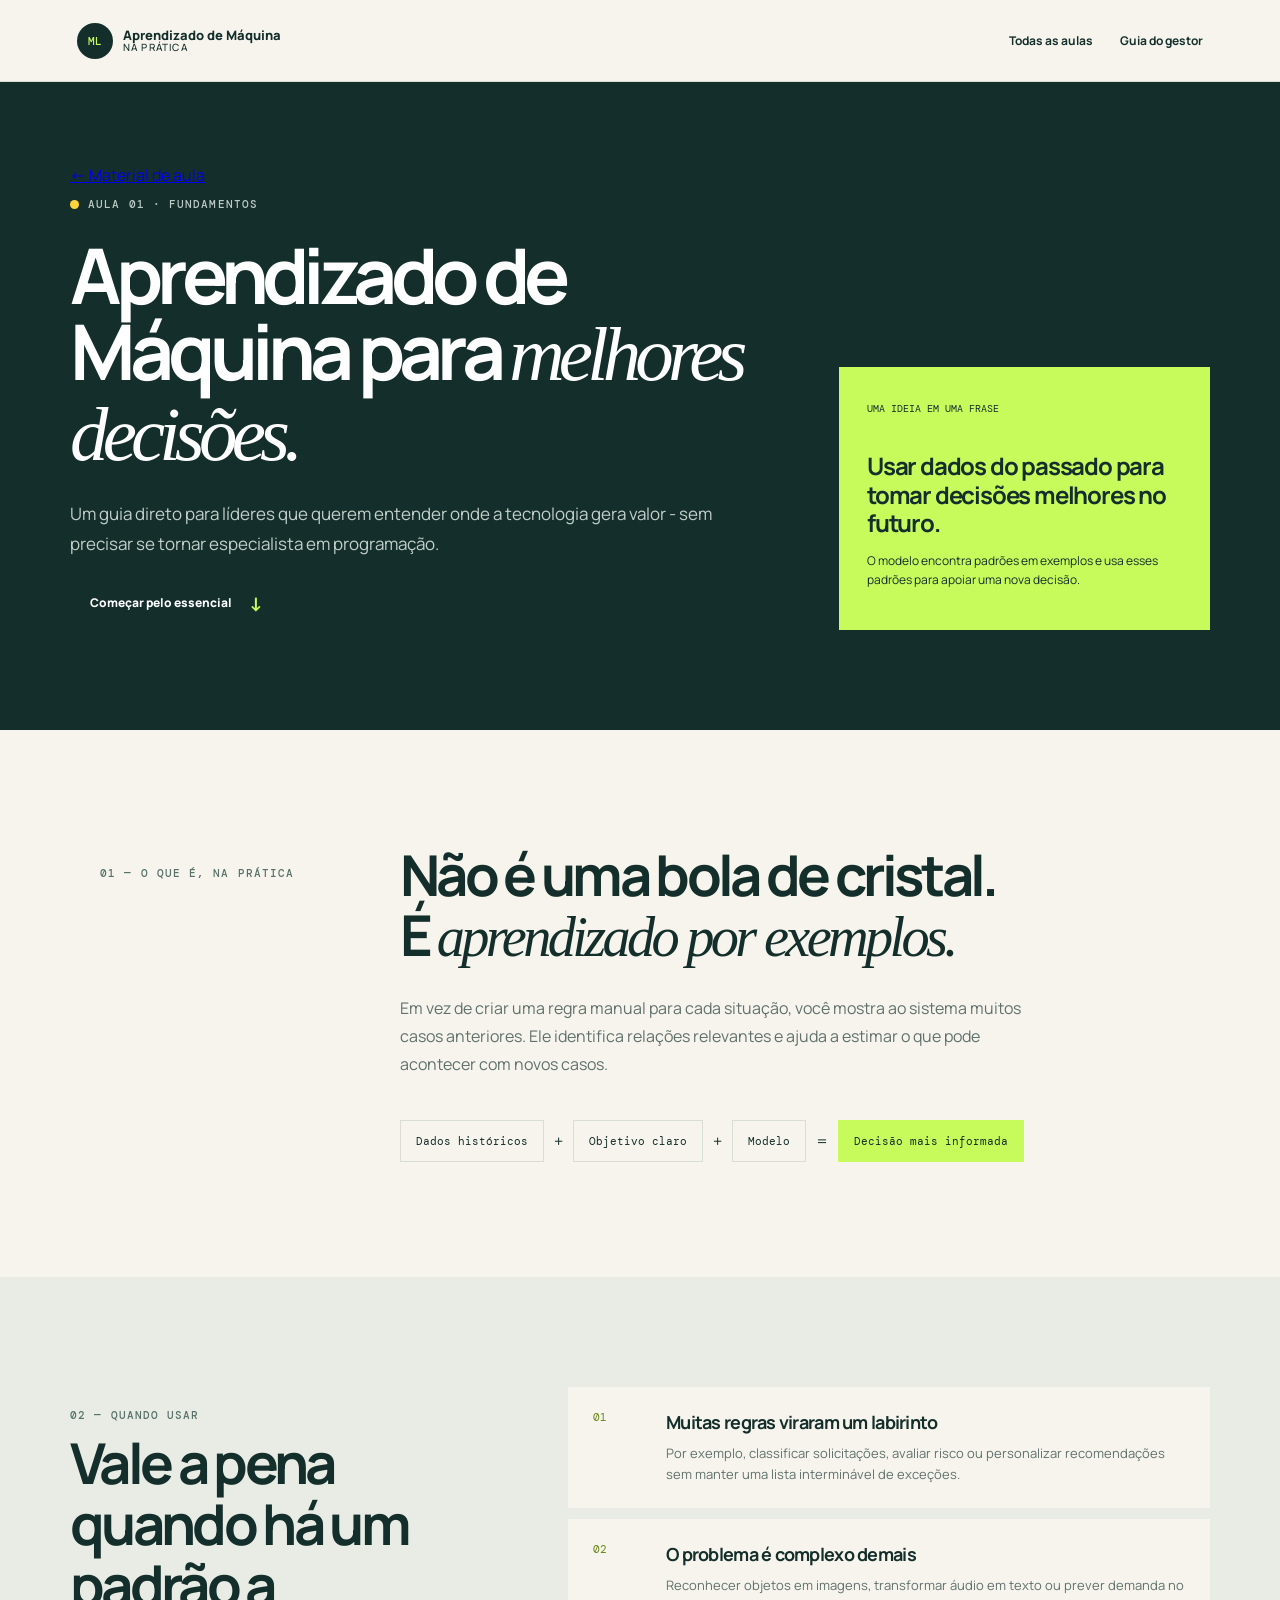
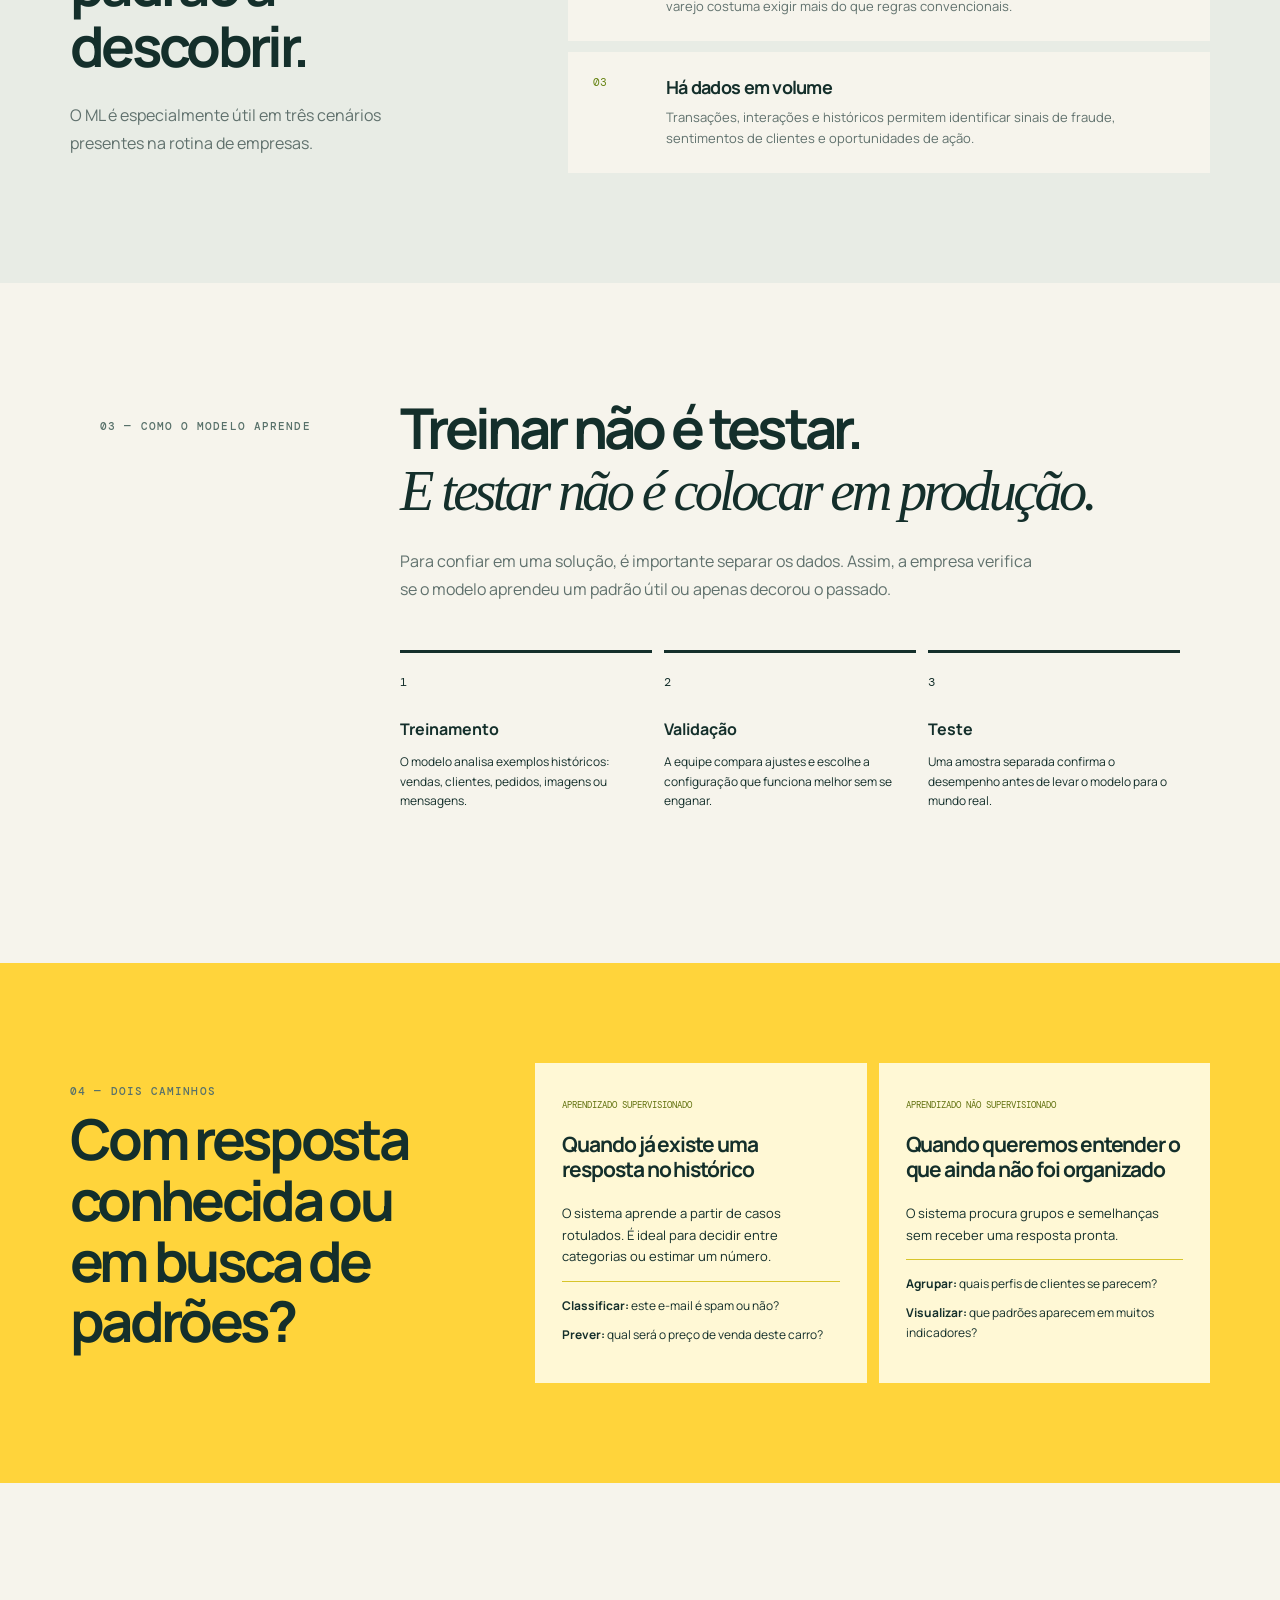
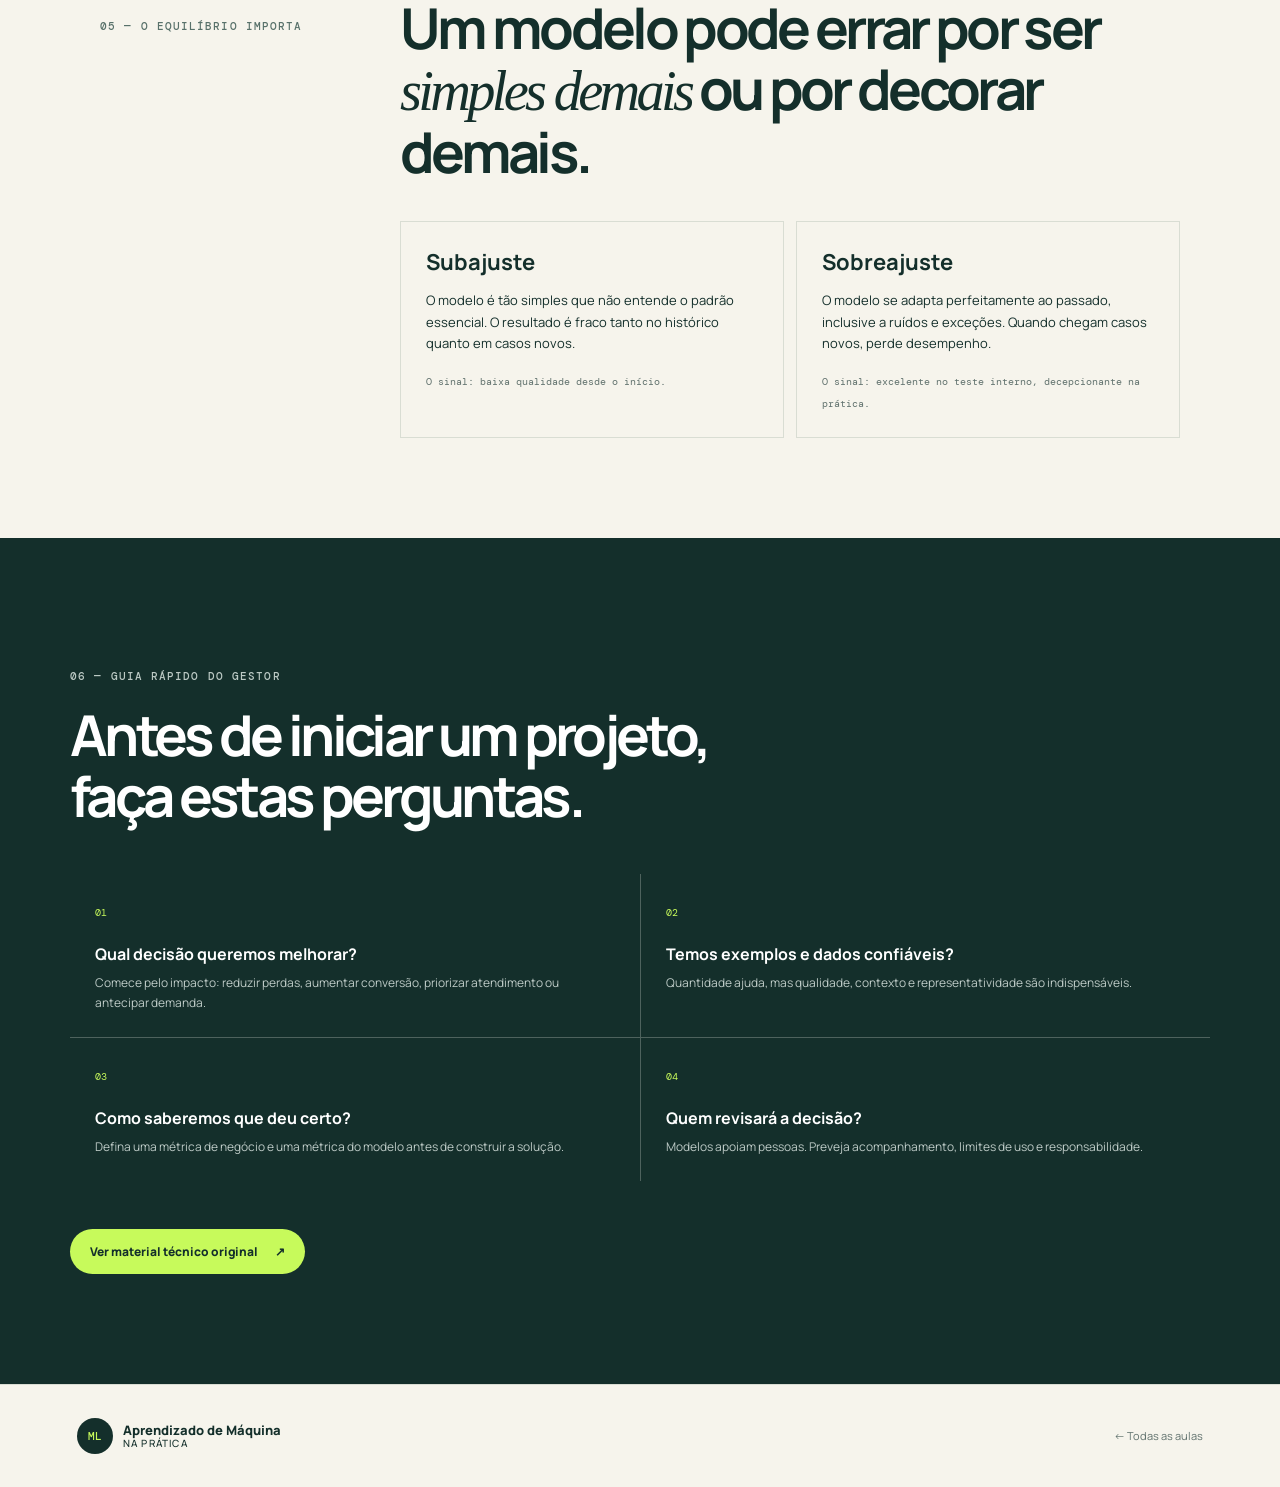
==== aulas/introducao.html @ e21bf269 "Criando um site html para o curso" ====
<!doctype html><html lang="pt-BR"><head><meta charset="UTF-8"><meta name="viewport" content="width=device-width, initial-scale=1.0"><meta name="description" content="Uma introdução prática ao aprendizado de máquina para gestores e líderes de negócio."><title>Introdução ao Aprendizado de Máquina</title><link rel="preconnect" href="https://fonts.googleapis.com"><link rel="preconnect" href="https://fonts.gstatic.com" crossorigin><link href="https://fonts.googleapis.com/css2?family=DM+Mono:wght@400;500&family=Manrope:wght@400;500;600;700;800&display=swap" rel="stylesheet"><link rel="stylesheet" href="../styles.css"><link rel="stylesheet" href="introducao.css"></head><body><header class="topbar"><a class="brand" href="../index.html"><span class="brand-mark">ML</span><span>Aprendizado de Máquina <small>na prática</small></span></a><nav class="menu always-open"><a href="index.html">Todas as aulas</a><a href="#guia">Guia do gestor</a></nav></header><main><section class="intro-hero"><div><a class="back-link" href="index.html">← Material de aula</a><p class="eyebrow"><span></span> AULA 01 · FUNDAMENTOS</p><h1>Aprendizado de Máquina para <em>melhores decisões.</em></h1><p>Um guia direto para líderes que querem entender onde a tecnologia gera valor - sem precisar se tornar especialista em programação.</p><a class="button primary" href="#essencia">Começar pelo essencial <span>↓</span></a></div><aside><span>UMA IDEIA EM UMA FRASE</span><b>Usar dados do passado para tomar decisões melhores no futuro.</b><p>O modelo encontra padrões em exemplos e usa esses padrões para apoiar uma nova decisão.</p></aside></section><section id="essencia" class="business-section"><p class="section-label">01 — O QUE É, NA PRÁTICA</p><div><h2>Não é uma bola de cristal.<br>É <em>aprendizado por exemplos.</em></h2><p>Em vez de criar uma regra manual para cada situação, você mostra ao sistema muitos casos anteriores. Ele identifica relações relevantes e ajuda a estimar o que pode acontecer com novos casos.</p><div class="formula"><span>Dados históricos</span><i>+</i><span>Objetivo claro</span><i>+</i><span>Modelo</span><i>=</i><strong>Decisão mais informada</strong></div></div></section><section class="use-cases"><div class="use-title"><p class="section-label">02 — QUANDO USAR</p><h2>Vale a pena quando há um padrão a descobrir.</h2><p>O ML é especialmente útil em três cenários presentes na rotina de empresas.</p></div><div class="use-cards"><article><b>01</b><h3>Muitas regras viraram um labirinto</h3><p>Por exemplo, classificar solicitações, avaliar risco ou personalizar recomendações sem manter uma lista interminável de exceções.</p></article><article><b>02</b><h3>O problema é complexo demais</h3><p>Reconhecer objetos em imagens, transformar áudio em texto ou prever demanda no varejo costuma exigir mais do que regras convencionais.</p></article><article><b>03</b><h3>Há dados em volume</h3><p>Transações, interações e históricos permitem identificar sinais de fraude, sentimentos de clientes e oportunidades de ação.</p></article></div></section><section class="business-section process"><p class="section-label">03 — COMO O MODELO APRENDE</p><div><h2>Treinar não é testar.<br><em>E testar não é colocar em produção.</em></h2><p>Para confiar em uma solução, é importante separar os dados. Assim, a empresa verifica se o modelo aprendeu um padrão útil ou apenas decorou o passado.</p><div class="steps"><article><span>1</span><b>Treinamento</b><p>O modelo analisa exemplos históricos: vendas, clientes, pedidos, imagens ou mensagens.</p></article><article><span>2</span><b>Validação</b><p>A equipe compara ajustes e escolhe a configuração que funciona melhor sem se enganar.</p></article><article><span>3</span><b>Teste</b><p>Uma amostra separada confirma o desempenho antes de levar o modelo para o mundo real.</p></article></div></div></section><section class="learning-types"><div><p class="section-label">04 — DOIS CAMINHOS</p><h2>Com resposta conhecida ou em busca de padrões?</h2></div><div class="type-grid"><article><p>APRENDIZADO SUPERVISIONADO</p><h3>Quando já existe uma resposta no histórico</h3><p>O sistema aprende a partir de casos rotulados. É ideal para decidir entre categorias ou estimar um número.</p><ul><li><b>Classificar:</b> este e-mail é spam ou não?</li><li><b>Prever:</b> qual será o preço de venda deste carro?</li></ul></article><article><p>APRENDIZADO NÃO SUPERVISIONADO</p><h3>Quando queremos entender o que ainda não foi organizado</h3><p>O sistema procura grupos e semelhanças sem receber uma resposta pronta.</p><ul><li><b>Agrupar:</b> quais perfis de clientes se parecem?</li><li><b>Visualizar:</b> que padrões aparecem em muitos indicadores?</li></ul></article></div></section><section class="business-section risks"><p class="section-label">05 — O EQUILÍBRIO IMPORTA</p><div><h2>Um modelo pode errar por ser <em>simples demais</em> ou por decorar demais.</h2><div class="risk-grid"><article><h3>Subajuste</h3><p>O modelo é tão simples que não entende o padrão essencial. O resultado é fraco tanto no histórico quanto em casos novos.</p><span>O sinal: baixa qualidade desde o início.</span></article><article><h3>Sobreajuste</h3><p>O modelo se adapta perfeitamente ao passado, inclusive a ruídos e exceções. Quando chegam casos novos, perde desempenho.</p><span>O sinal: excelente no teste interno, decepcionante na prática.</span></article></div></div></section><section id="guia" class="manager-guide"><p class="section-label">06 — GUIA RÁPIDO DO GESTOR</p><h2>Antes de iniciar um projeto, faça estas perguntas.</h2><ol><li><span>01</span><b>Qual decisão queremos melhorar?</b><p>Comece pelo impacto: reduzir perdas, aumentar conversão, priorizar atendimento ou antecipar demanda.</p></li><li><span>02</span><b>Temos exemplos e dados confiáveis?</b><p>Quantidade ajuda, mas qualidade, contexto e representatividade são indispensáveis.</p></li><li><span>03</span><b>Como saberemos que deu certo?</b><p>Defina uma métrica de negócio e uma métrica do modelo antes de construir a solução.</p></li><li><span>04</span><b>Quem revisará a decisão?</b><p>Modelos apoiam pessoas. Preveja acompanhamento, limites de uso e responsabilidade.</p></li></ol><a class="button light" href="https://github.com/orivaldosantana/curso_ml_pratico/blob/main/aulas/introducao.md" target="_blank" rel="noreferrer">Ver material técnico original <span>↗</span></a></section></main><footer><a class="brand" href="../index.html"><span class="brand-mark">ML</span><span>Aprendizado de Máquina <small>na prática</small></span></a><a href="index.html">← Todas as aulas</a></footer></body></html>
---- styles.css ----
:root{--ink:#142f2b;--paper:#f6f4ec;--lime:#c7fa5b;--yellow:#ffd43b;--muted:#60716d;--line:#d9ddd3}*{box-sizing:border-box}html{scroll-behavior:smooth}body{margin:0;background:var(--paper);color:var(--ink);font-family:Manrope,Arial,sans-serif}.topbar{height:82px;padding:0 clamp(24px,6vw,92px);display:flex;align-items:center;justify-content:space-between;border-bottom:1px solid var(--line);position:sticky;top:0;background:rgb(246 244 236/.95);backdrop-filter:blur(10px);z-index:10}.brand{color:var(--ink);font-size:13px;line-height:1.1;font-weight:800;text-decoration:none;display:flex;align-items:center;gap:10px}.brand small{display:block;font-size:10px;text-transform:uppercase;letter-spacing:.12em;font-weight:500}.brand-mark{width:36px;height:36px;display:grid;place-items:center;border-radius:50%;background:var(--ink);color:var(--lime);font:500 11px 'DM Mono',monospace}.menu{display:flex;align-items:center;gap:27px}.menu a{font-size:12px;color:var(--ink);text-decoration:none;font-weight:700}.nav-github{background:var(--ink);color:#fff!important;border-radius:999px;padding:11px 15px}.menu-button{display:none;background:none;border:0;font-size:24px;color:var(--ink)}.hero{min-height:620px;padding:clamp(58px,9vw,135px) clamp(24px,11vw,170px) 88px;display:grid;grid-template-columns:1.08fr .92fr;gap:50px;overflow:hidden}.eyebrow,.section-label,.track-type{font:500 11px 'DM Mono',monospace;letter-spacing:.1em}.eyebrow{display:flex;align-items:center;gap:9px}.eyebrow span{width:9px;height:9px;background:var(--lime);border-radius:50%;display:inline-block}.hero h1{font-size:clamp(48px,6.2vw,92px);line-height:.99;letter-spacing:-.075em;max-width:720px;margin:28px 0 24px}.hero h1 em,.final-project em{font-family:Georgia,serif;font-weight:400}.intro{font-size:17px;line-height:1.65;max-width:530px;color:var(--muted)}.actions{display:flex;gap:12px;flex-wrap:wrap;margin-top:38px}.button{border-radius:999px;padding:14px 20px;text-decoration:none;font-size:12px;font-weight:800;display:inline-flex;gap:17px;align-items:center}.primary{background:var(--ink);color:#fff}.primary span{color:var(--lime);font-size:19px}.secondary{border:1px solid #b9c0b7;color:var(--ink)}.hero-art{position:relative;min-height:335px;align-self:center;background:var(--lime);border-radius:48% 52% 44% 56% / 53% 42% 58% 47%;isolation:isolate;transform:rotate(-4deg)}.orbit{border:1px solid rgb(20 47 43/.22);position:absolute;border-radius:50%;left:10%;right:10%;top:18%;bottom:18%}.orbit-two{left:26%;right:26%;top:0;bottom:0;transform:rotate(72deg)}.node{width:14px;height:14px;border:3px solid var(--ink);background:var(--yellow);border-radius:50%;position:absolute;z-index:2}.n1{top:18%;left:20%}.n2{top:46%;left:37%}.n3{top:20%;left:53%}.n4{top:68%;left:68%}.n5{top:41%;left:75%}.n6{top:74%;left:30%}.n7{top:11%;left:76%}.signal{height:1px;background:var(--ink);position:absolute;transform-origin:left;opacity:.75}.signal-a{width:37%;top:22%;left:24%;transform:rotate(25deg)}.signal-b{width:46%;top:49%;left:39%;transform:rotate(-12deg)}.signal-c{width:40%;top:66%;left:34%;transform:rotate(12deg)}.art-label{position:absolute;right:8%;bottom:10%;font:500 10px/1.6 'DM Mono',monospace;letter-spacing:.1em;transform:rotate(4deg)}.metrics{background:var(--ink);color:#f8f7f1;padding:27px clamp(24px,11vw,170px);display:grid;grid-template-columns:repeat(4,1fr);gap:25px}.metrics div+div{border-left:1px solid #4d625d;padding-left:25px}.metrics strong{font-size:23px;letter-spacing:-.05em;display:block}.metrics strong sup{color:var(--lime)}.metrics span{font:10px 'DM Mono',monospace;color:#bdc9c4;letter-spacing:.04em}.section{max-width:1200px;margin:0 auto;padding:125px 30px;display:grid;grid-template-columns:220px 1fr;gap:30px}.section-label{color:#58716a;padding-top:10px}.section-content h2,.final-project h2{font-size:clamp(33px,4vw,58px);line-height:1.08;letter-spacing:-.06em;max-width:730px;margin:0 0 24px}.section-content>p{max-width:650px;font-size:16px;line-height:1.75;color:var(--muted)}.about{border-bottom:1px solid var(--line)}.pills{display:flex;gap:8px;flex-wrap:wrap;margin-top:29px}.pills span{border:1px solid var(--line);border-radius:99px;padding:9px 12px;font:11px 'DM Mono',monospace}.tracks{display:grid;grid-template-columns:repeat(3,1fr);gap:14px;margin-top:48px}.track{border:1px solid var(--line);min-height:330px;padding:24px;display:flex;flex-direction:column;align-items:flex-start}.track.featured{background:var(--yellow);border-color:var(--yellow)}.track-number{font:500 13px 'DM Mono',monospace}.track-type{margin:43px 0 9px;color:#5c6558;font-size:9px}.track h3{font-size:23px;letter-spacing:-.05em;margin:0}.track p:not(.track-type){font-size:13px;line-height:1.65;color:#53635e}.track a{color:var(--ink);font-size:12px;font-weight:800;text-decoration:none;margin-top:auto}.track a span{color:#568a00;font-size:18px;margin-left:8px}.projects{background:#e8ece5;max-width:none;padding-left:max(30px,calc((100vw - 1140px)/2));padding-right:max(30px,calc((100vw - 1140px)/2))}.project-grid{display:grid;grid-template-columns:repeat(2,1fr);margin-top:42px;border-left:1px solid #cbd2c9;border-top:1px solid #cbd2c9}.project-grid span{padding:18px;font:12px 'DM Mono',monospace;border-right:1px solid #cbd2c9;border-bottom:1px solid #cbd2c9}.project-grid span:before{content:'↗';color:#638f10;margin-right:11px}.final-project{background:var(--ink);color:#fff;display:grid;grid-template-columns:1fr 1fr;gap:70px;padding:100px max(30px,calc((100vw - 1140px)/2));align-items:end}.final-project .eyebrow{color:#cbd5d1}.final-project .eyebrow span{background:var(--yellow)}.final-project h2{margin:21px 0 0}.final-project>div>p:not(.eyebrow){color:#bfcbc6;line-height:1.7;max-width:390px}.light{background:var(--lime);color:var(--ink);margin-top:20px}.references{padding-bottom:140px}.reading-list{margin-top:43px;border-top:1px solid var(--line)}.reading-list a{display:grid;grid-template-columns:1.2fr 1fr;padding:19px 0;border-bottom:1px solid var(--line);color:var(--ink);text-decoration:none;gap:15px}.reading-list b{font-size:14px}.reading-list span{font:11px 'DM Mono',monospace;color:var(--muted)}footer{border-top:1px solid var(--line);padding:33px clamp(24px,6vw,92px);display:flex;justify-content:space-between;align-items:center;gap:20px}footer p,footer>a{font-size:11px;color:var(--muted);text-decoration:none}@media(max-width:760px){.topbar{height:68px;padding:0 22px}.menu-button{display:block}.menu{display:none;position:absolute;top:68px;left:0;right:0;padding:20px 22px;background:var(--paper);border-bottom:1px solid var(--line);align-items:flex-start;gap:18px;flex-direction:column}.menu.open{display:flex}.hero{min-height:auto;padding:70px 24px 60px;display:block}.hero-art{margin:48px auto 0;max-width:400px;min-height:270px}.metrics{padding:23px 24px;grid-template-columns:1fr 1fr;gap:20px}.metrics div+div{border-left:0;padding-left:0}.section{padding:74px 24px;display:block}.section-label{margin-bottom:30px}.tracks{grid-template-columns:1fr;margin-top:35px}.track{min-height:260px}.track-type{margin-top:25px}.projects{padding-left:24px;padding-right:24px}.project-grid{grid-template-columns:1fr;margin-top:30px}.final-project{display:block;padding:70px 24px}.final-project>div+div{margin-top:35px}.references{padding-bottom:80px}.reading-list a{display:block}.reading-list span{display:block;margin-top:6px}footer{padding:28px 24px;display:block}footer p{margin:20px 0} }
---- aulas/introducao.css ----
.intro-hero{background:var(--ink);color:#fff;padding:82px max(30px,calc((100vw - 1140px)/2)) 100px;display:grid;grid-template-columns:1.3fr .7fr;gap:80px;align-items:end}.intro-hero .back-link{margin-bottom:64px}.intro-hero .eyebrow{color:#bdcac5}.intro-hero .eyebrow span{background:var(--yellow)}.intro-hero h1{font-size:clamp(48px,6vw,84px);line-height:.99;letter-spacing:-.075em;margin:26px 0}.intro-hero h1 em,.business-section h2 em{font-family:Georgia,serif;font-weight:400}.intro-hero>div>p:not(.eyebrow){max-width:680px;line-height:1.75;color:#c2cfca;font-size:17px}.intro-hero aside{background:var(--lime);color:var(--ink);padding:28px}.intro-hero aside span{font:10px 'DM Mono',monospace}.intro-hero aside b{display:block;font-size:24px;letter-spacing:-.05em;line-height:1.2;margin:35px 0 13px}.intro-hero aside p{font-size:12px;line-height:1.6}.business-section{max-width:1140px;margin:auto;padding:115px 30px;display:grid;grid-template-columns:270px 1fr;gap:30px}.business-section h2,.use-cases h2,.learning-types h2,.manager-guide h2{font-size:clamp(33px,4.4vw,59px);letter-spacing:-.065em;line-height:1.08;margin:0 0 26px;max-width:760px}.business-section>div>p{font-size:16px;line-height:1.75;color:var(--muted);max-width:650px}.formula{display:flex;align-items:center;flex-wrap:wrap;gap:10px;margin-top:42px}.formula span,.formula strong{font:11px 'DM Mono',monospace;border:1px solid var(--line);padding:13px 15px}.formula strong{background:var(--lime);border-color:var(--lime)}.formula i{font-style:normal}.use-cases{background:#e8ece5;padding:110px max(30px,calc((100vw - 1140px)/2));display:grid;grid-template-columns:.8fr 1.2fr;gap:70px}.use-title>p:last-child{line-height:1.7;color:var(--muted);max-width:340px}.use-cards{display:grid;gap:11px}.use-cards article{background:var(--paper);padding:23px 25px;display:grid;grid-template-columns:55px 1fr;column-gap:18px}.use-cards article>b{font:11px 'DM Mono',monospace;color:#678414}.use-cards h3{font-size:18px;letter-spacing:-.04em;margin:0}.use-cards p{grid-column:2;font-size:13px;line-height:1.6;color:var(--muted);margin:8px 0 0}.process{padding-bottom:125px}.steps{display:grid;grid-template-columns:repeat(3,1fr);gap:12px;margin-top:47px}.steps article{border-top:3px solid var(--ink);padding:16px 0}.steps span{font:12px 'DM Mono',monospace}.steps b{display:block;font-size:16px;margin:27px 0 6px}.steps p{font-size:12px!important;line-height:1.6!important}.learning-types{background:var(--yellow);padding:100px max(30px,calc((100vw - 1140px)/2));display:grid;grid-template-columns:.75fr 1.25fr;gap:60px}.type-grid{display:grid;grid-template-columns:1fr 1fr;gap:12px}.type-grid article{background:#fff8d5;padding:27px}.type-grid article>p:first-child{font:9px 'DM Mono',monospace;color:#60700d}.type-grid h3{font-size:21px;line-height:1.2;letter-spacing:-.05em}.type-grid p{font-size:13px;line-height:1.65}.type-grid ul{list-style:none;padding:14px 0 0;border-top:1px solid #d7c52b;font-size:12px;line-height:1.6}.type-grid li+li{margin-top:10px}.risks{padding-bottom:100px}.risk-grid{display:grid;grid-template-columns:1fr 1fr;gap:12px;margin-top:39px}.risk-grid article{border:1px solid var(--line);padding:25px}.risk-grid h3{font-size:22px;margin:0}.risk-grid p{font-size:13px!important;line-height:1.65!important}.risk-grid span{font:10px 'DM Mono',monospace;color:#60716d}.manager-guide{background:var(--ink);color:#fff;padding:110px max(30px,calc((100vw - 1140px)/2))}.manager-guide .section-label{color:#bbc9c4}.manager-guide h2{max-width:680px;margin-top:22px}.manager-guide ol{padding:0;margin:48px 0;list-style:none;display:grid;grid-template-columns:1fr 1fr;gap:1px;background:#4e625d}.manager-guide li{background:var(--ink);padding:25px}.manager-guide li span{font:10px 'DM Mono',monospace;color:var(--lime)}.manager-guide li b{display:block;margin:22px 0 8px;font-size:16px}.manager-guide li p{color:#bdcac6;line-height:1.6;font-size:12px;margin:0}.manager-guide .light{margin:0}@media(max-width:760px){.intro-hero,.use-cases,.learning-types{display:block;padding:62px 24px}.intro-hero aside{margin-top:45px}.business-section{display:block;padding:72px 24px}.business-section .section-label{margin-bottom:28px}.use-title{margin-bottom:42px}.use-cards article{display:block}.use-cards article>b{display:block;margin-bottom:20px}.use-cards p{margin-top:8px}.steps,.type-grid,.risk-grid,.manager-guide ol{grid-template-columns:1fr}.learning-types>div:first-child{margin-bottom:36px}.manager-guide{padding:72px 24px}}
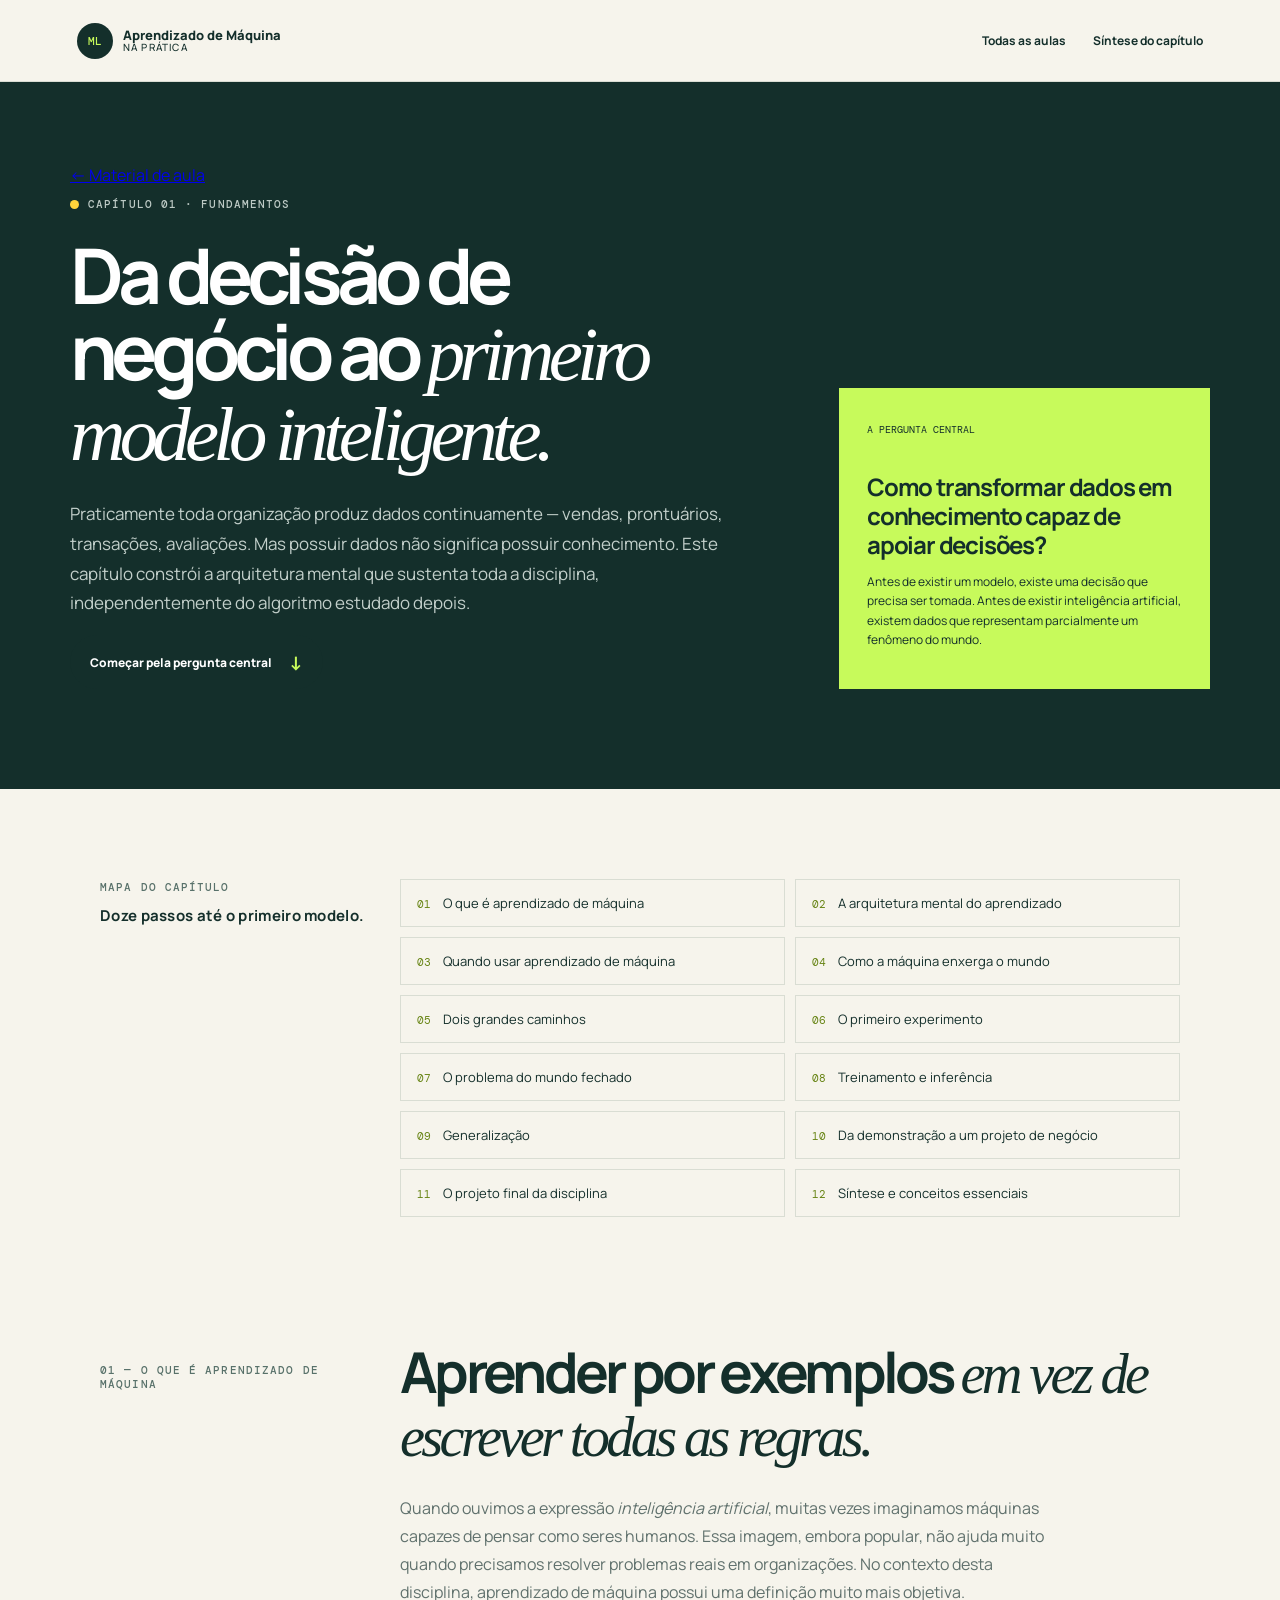
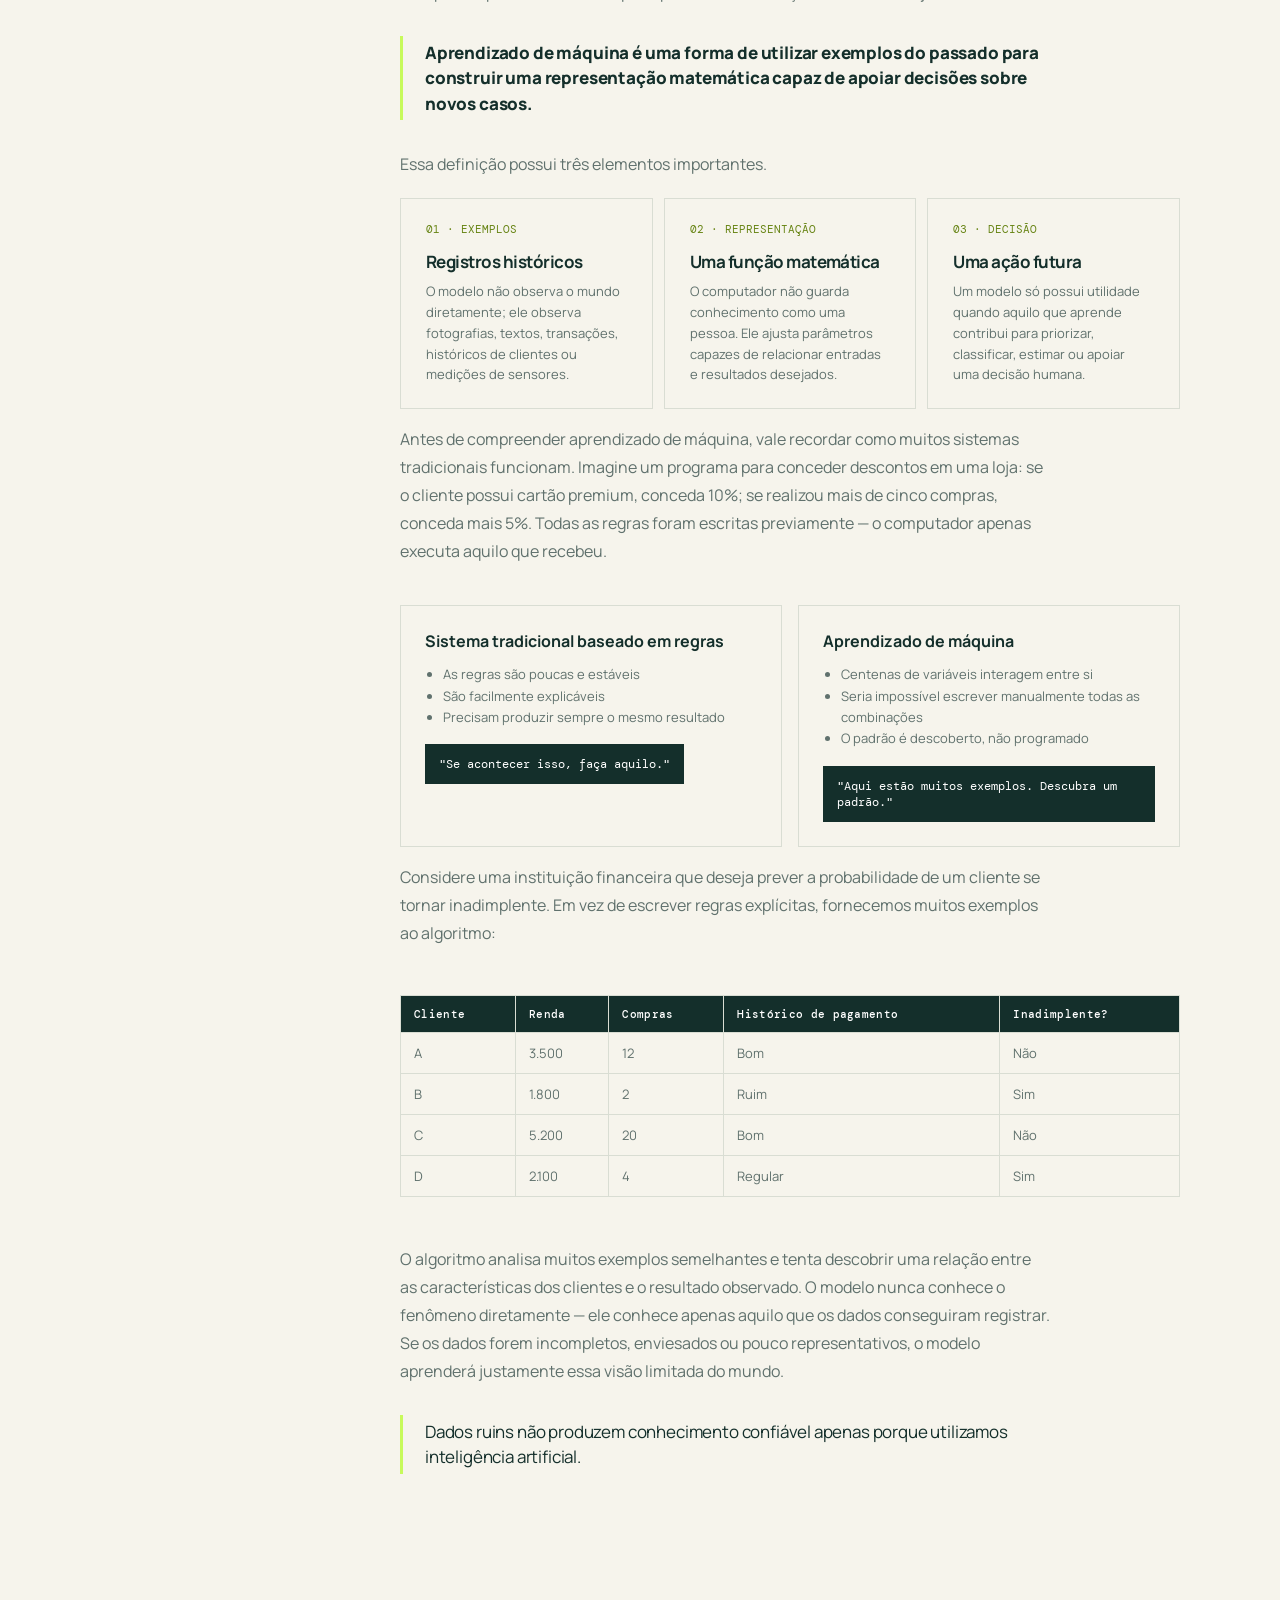
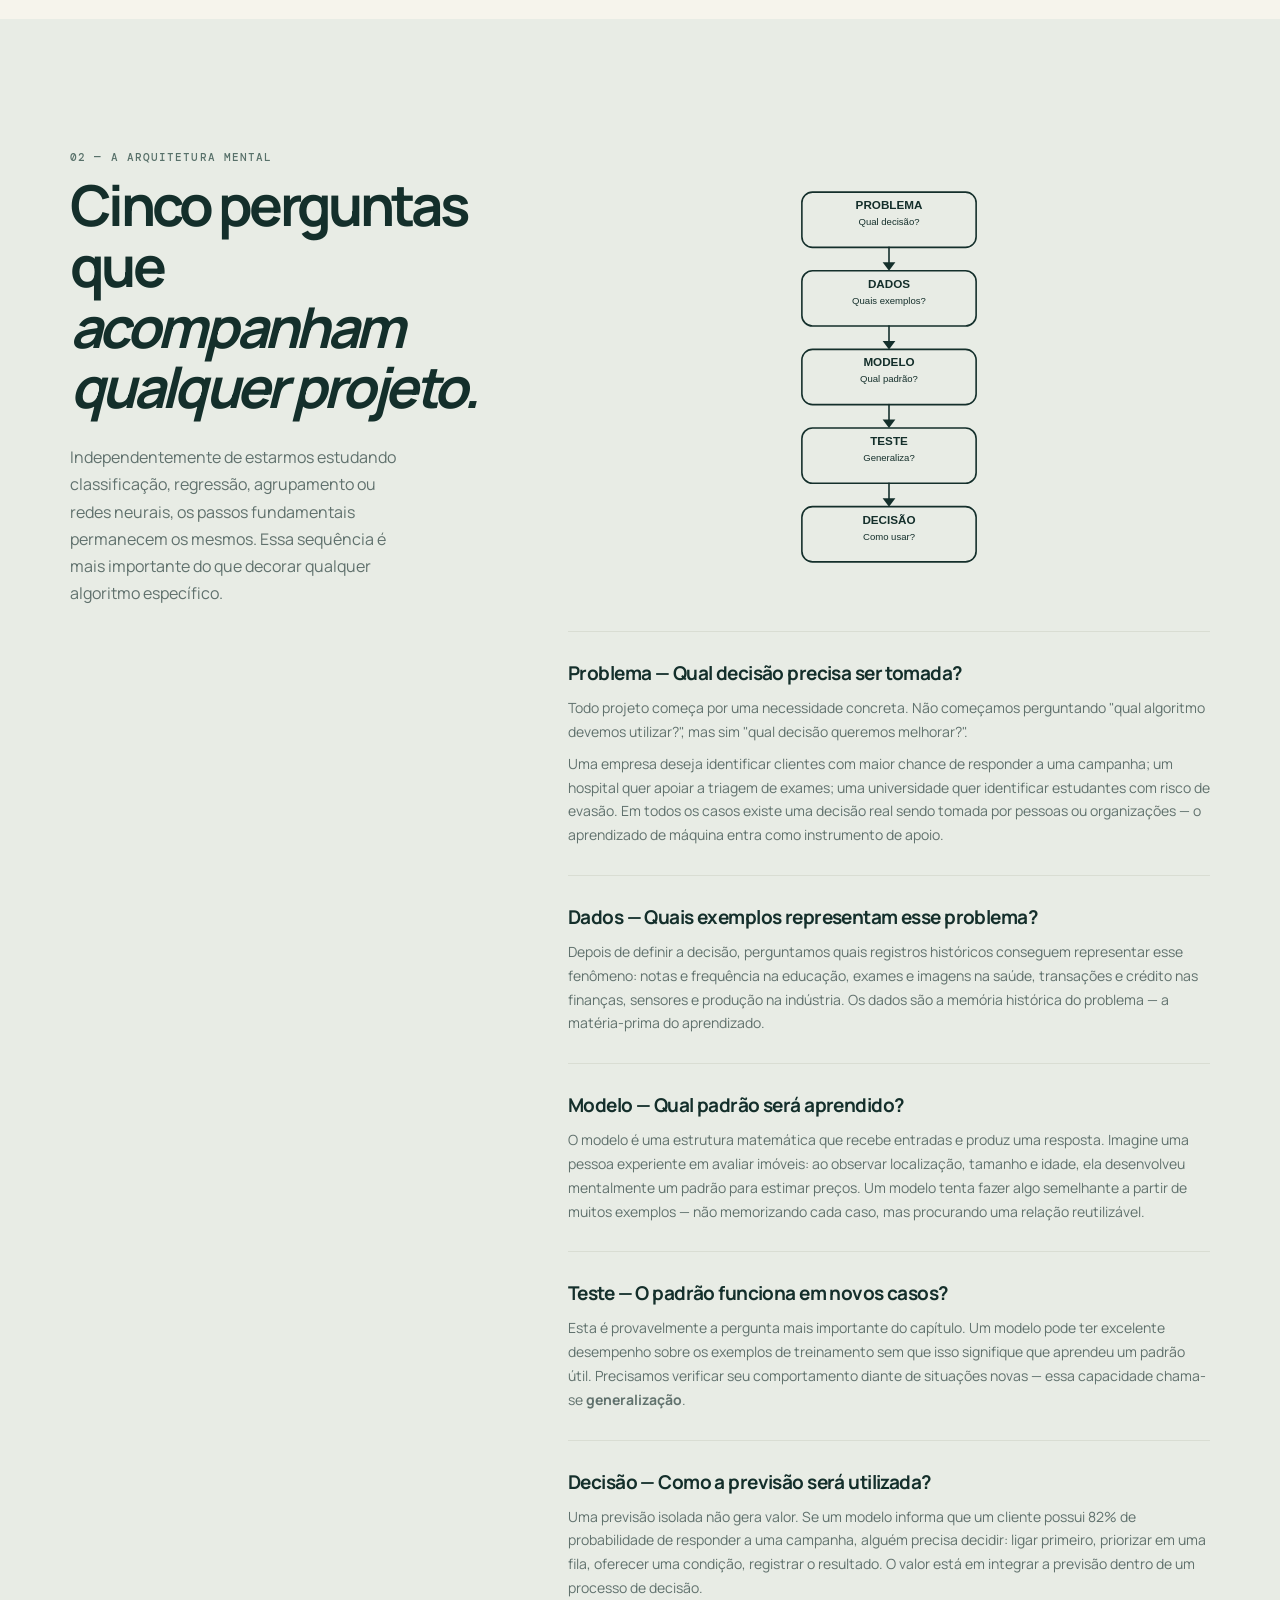
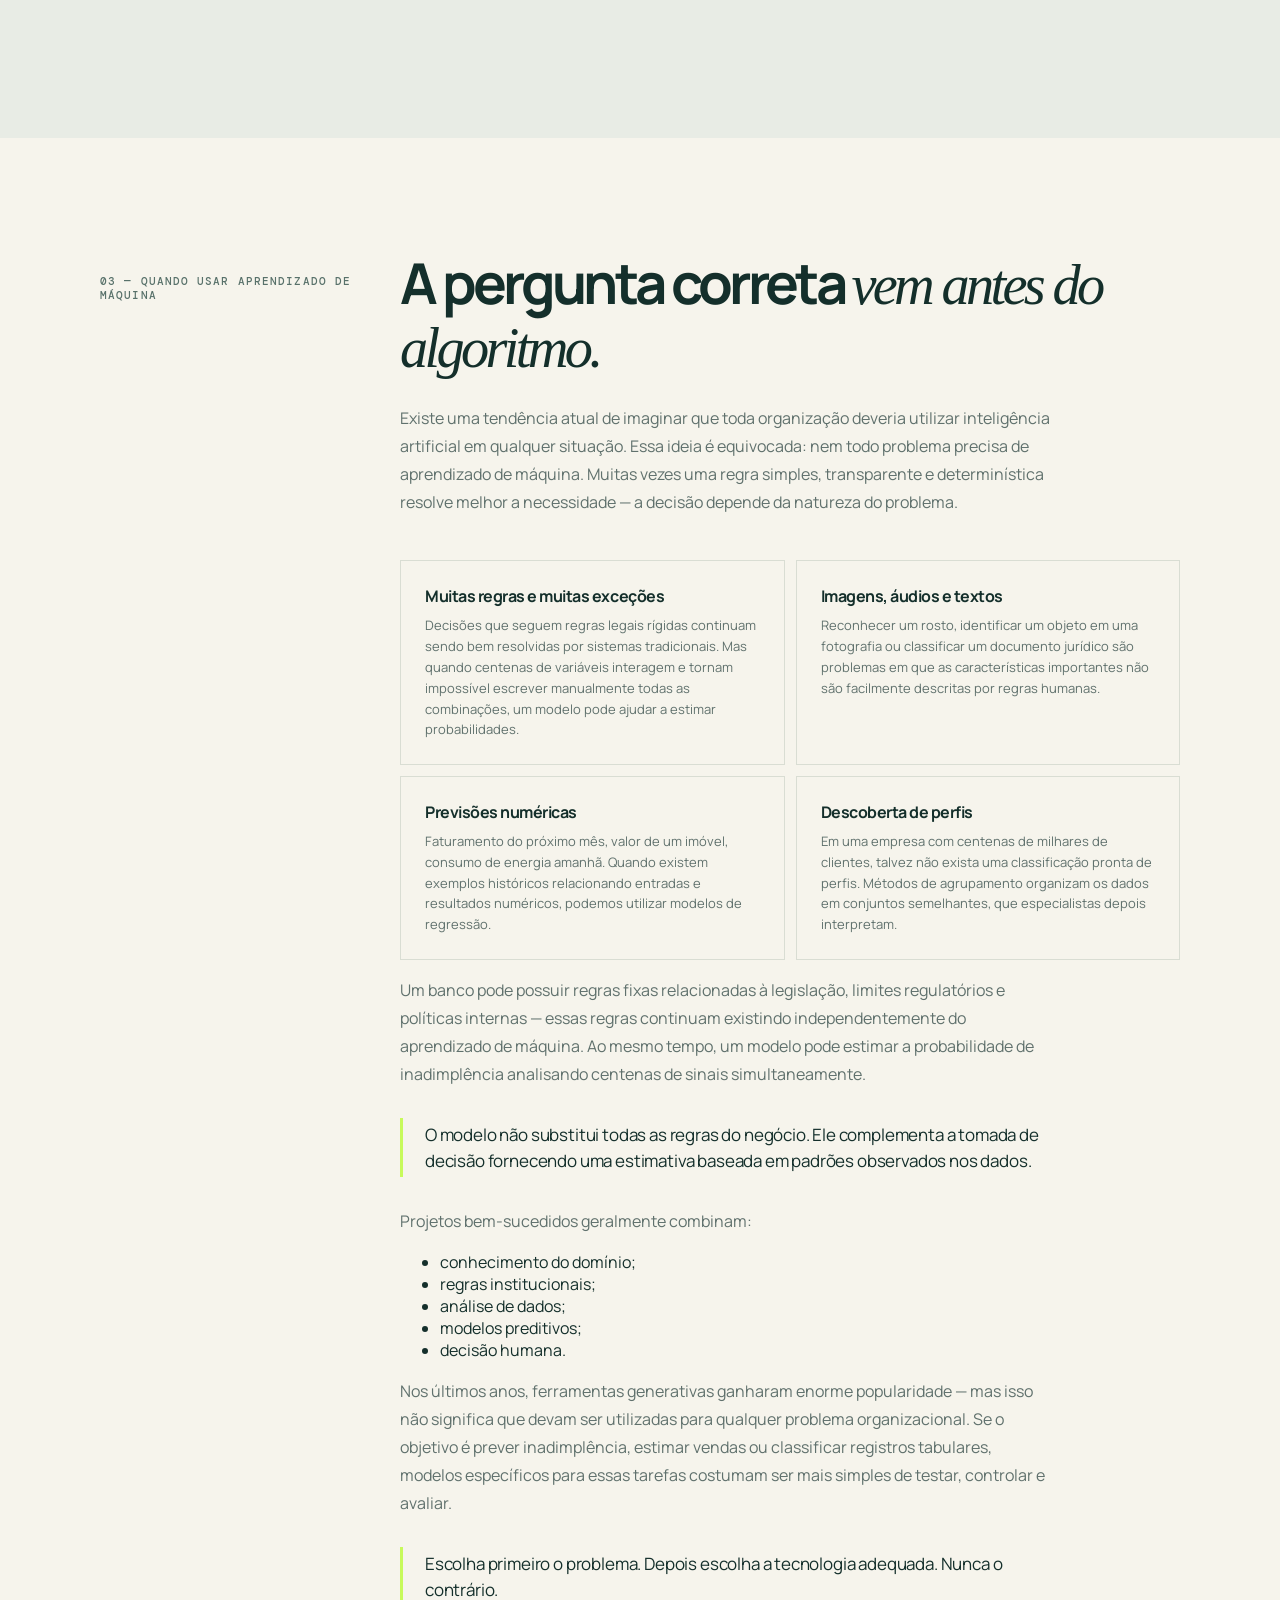
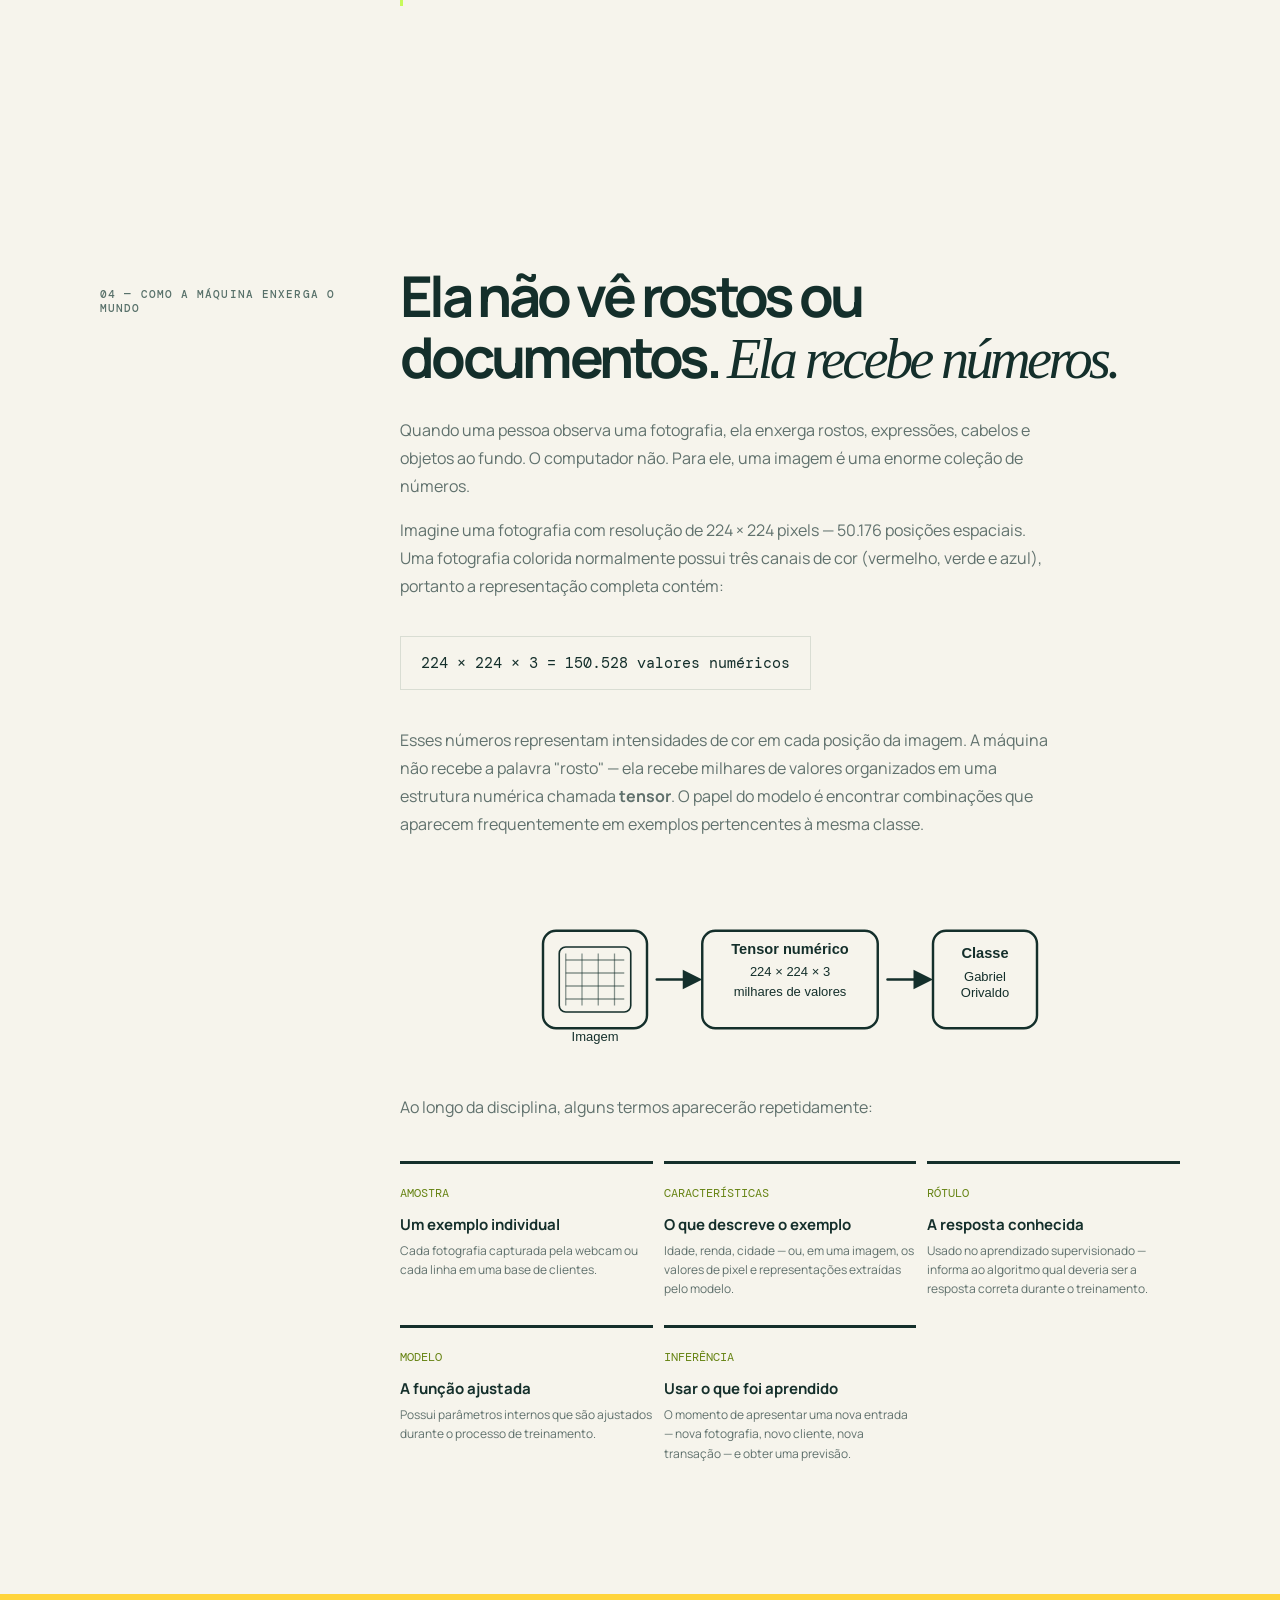
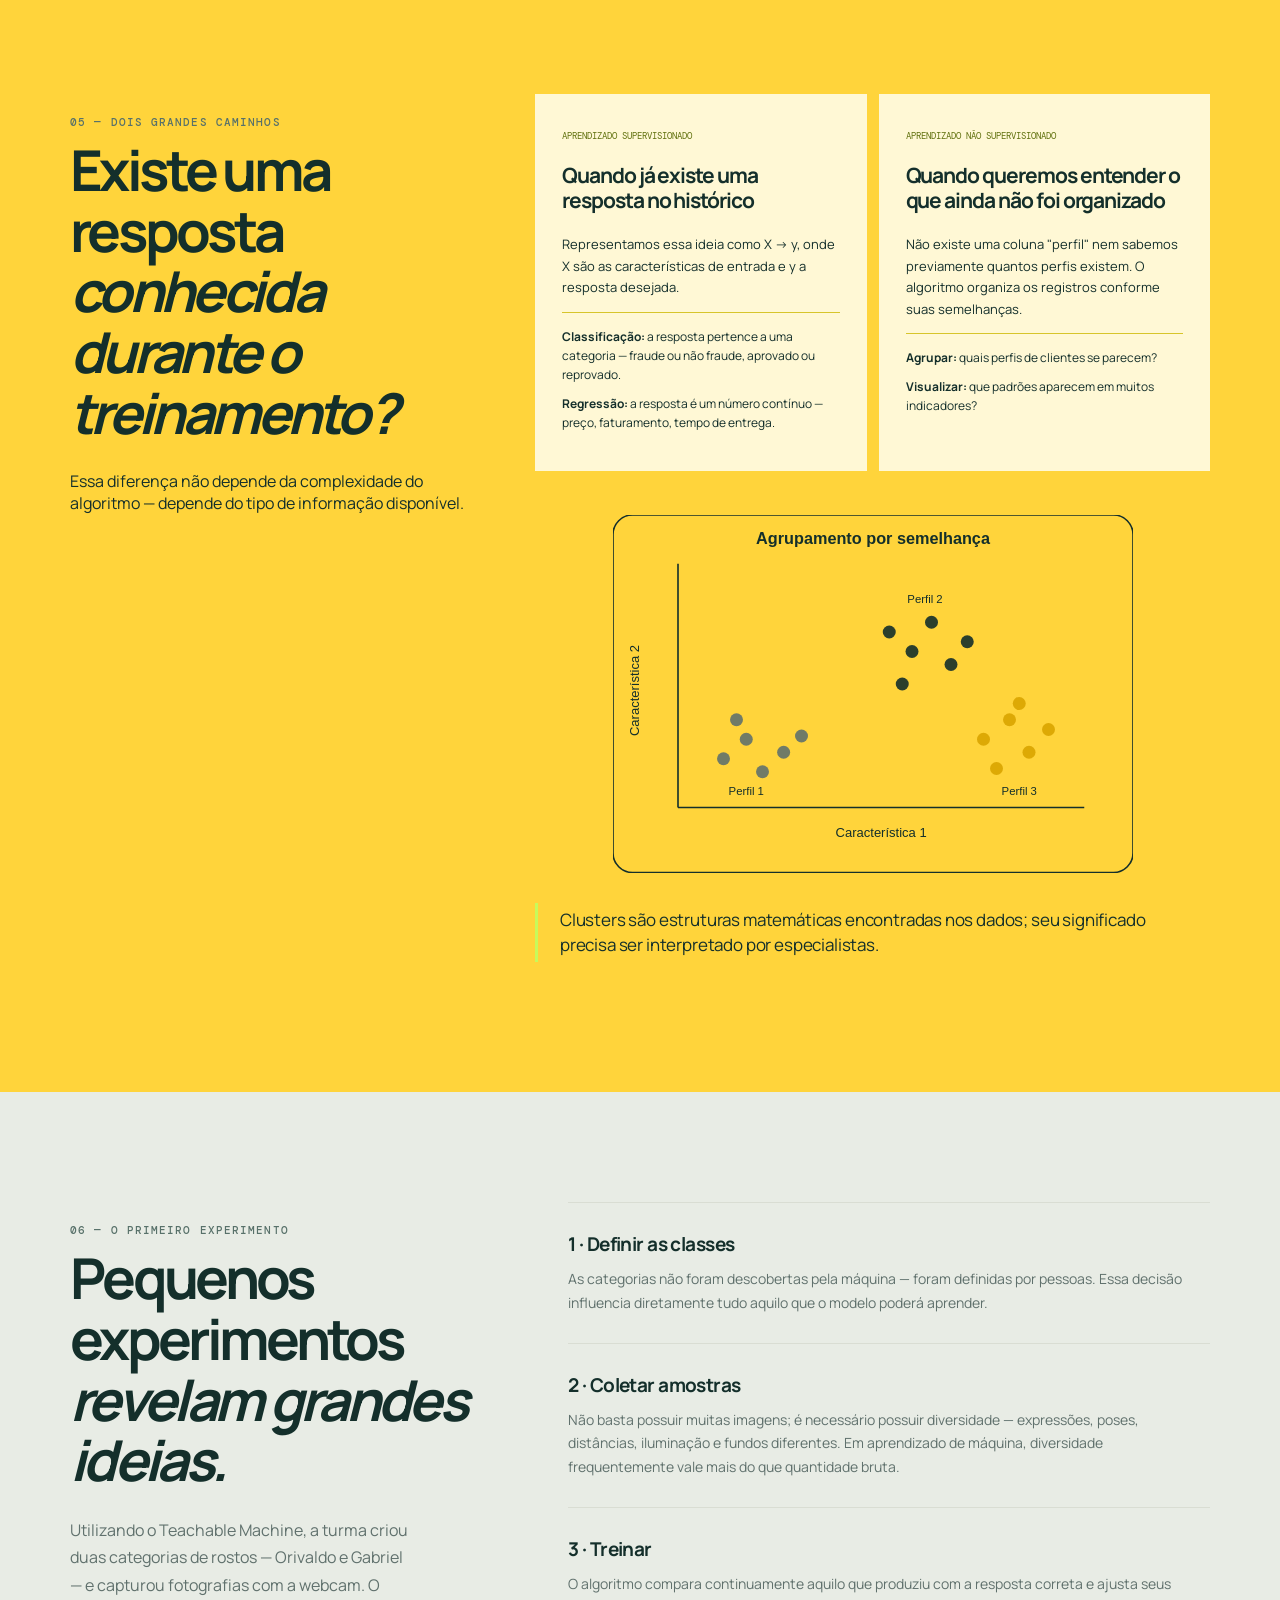
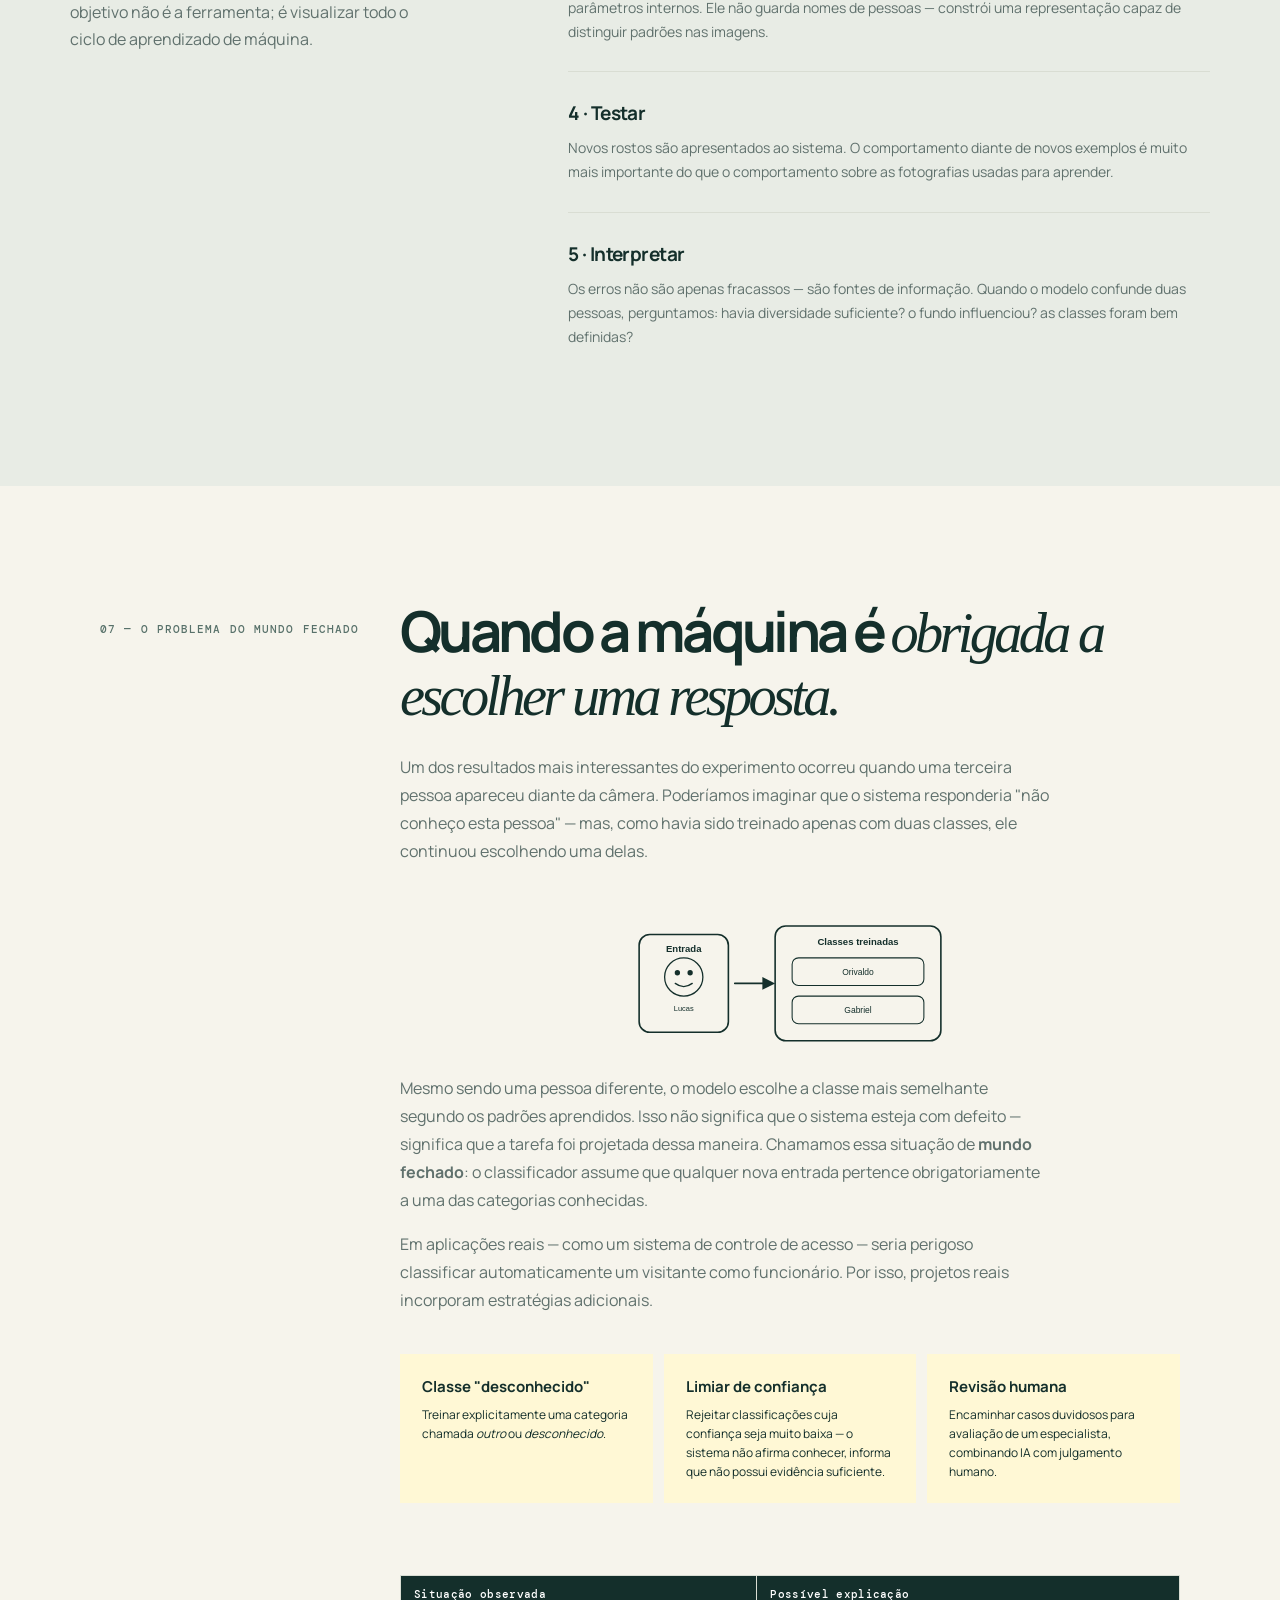
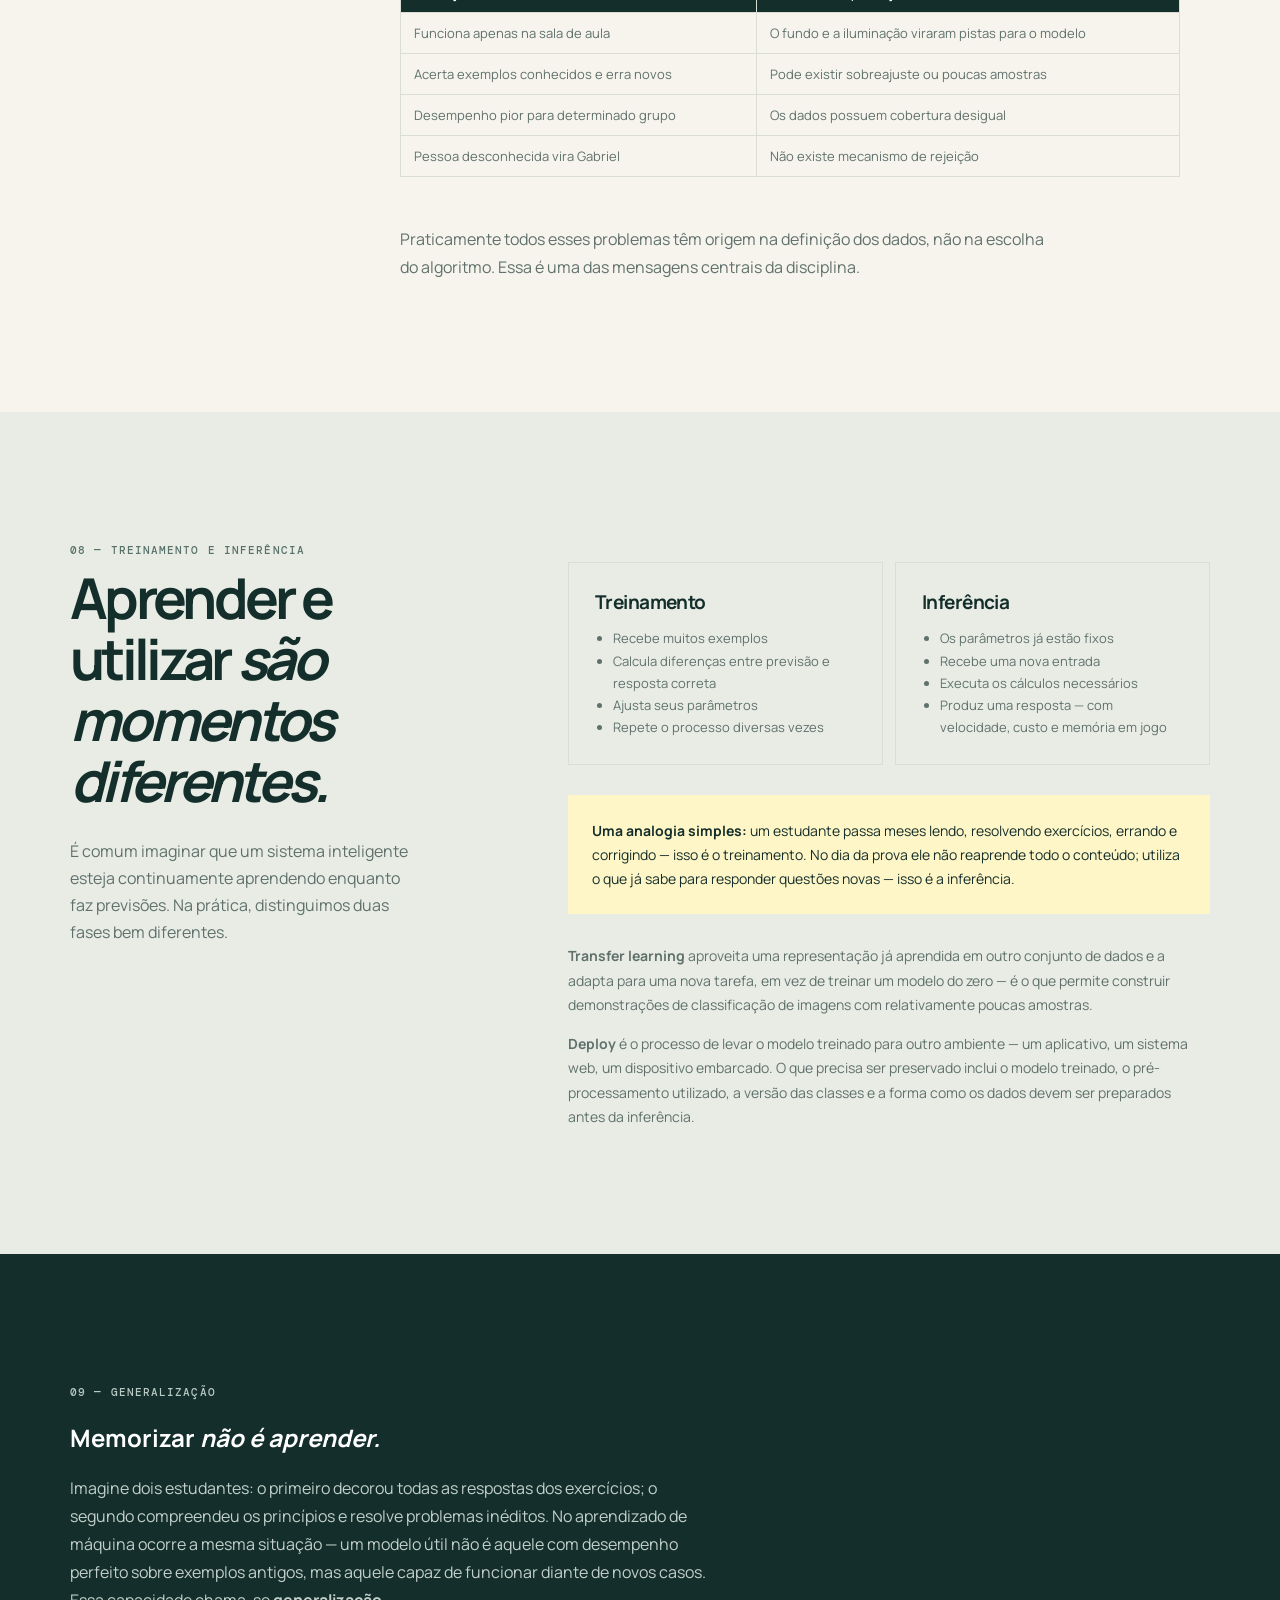
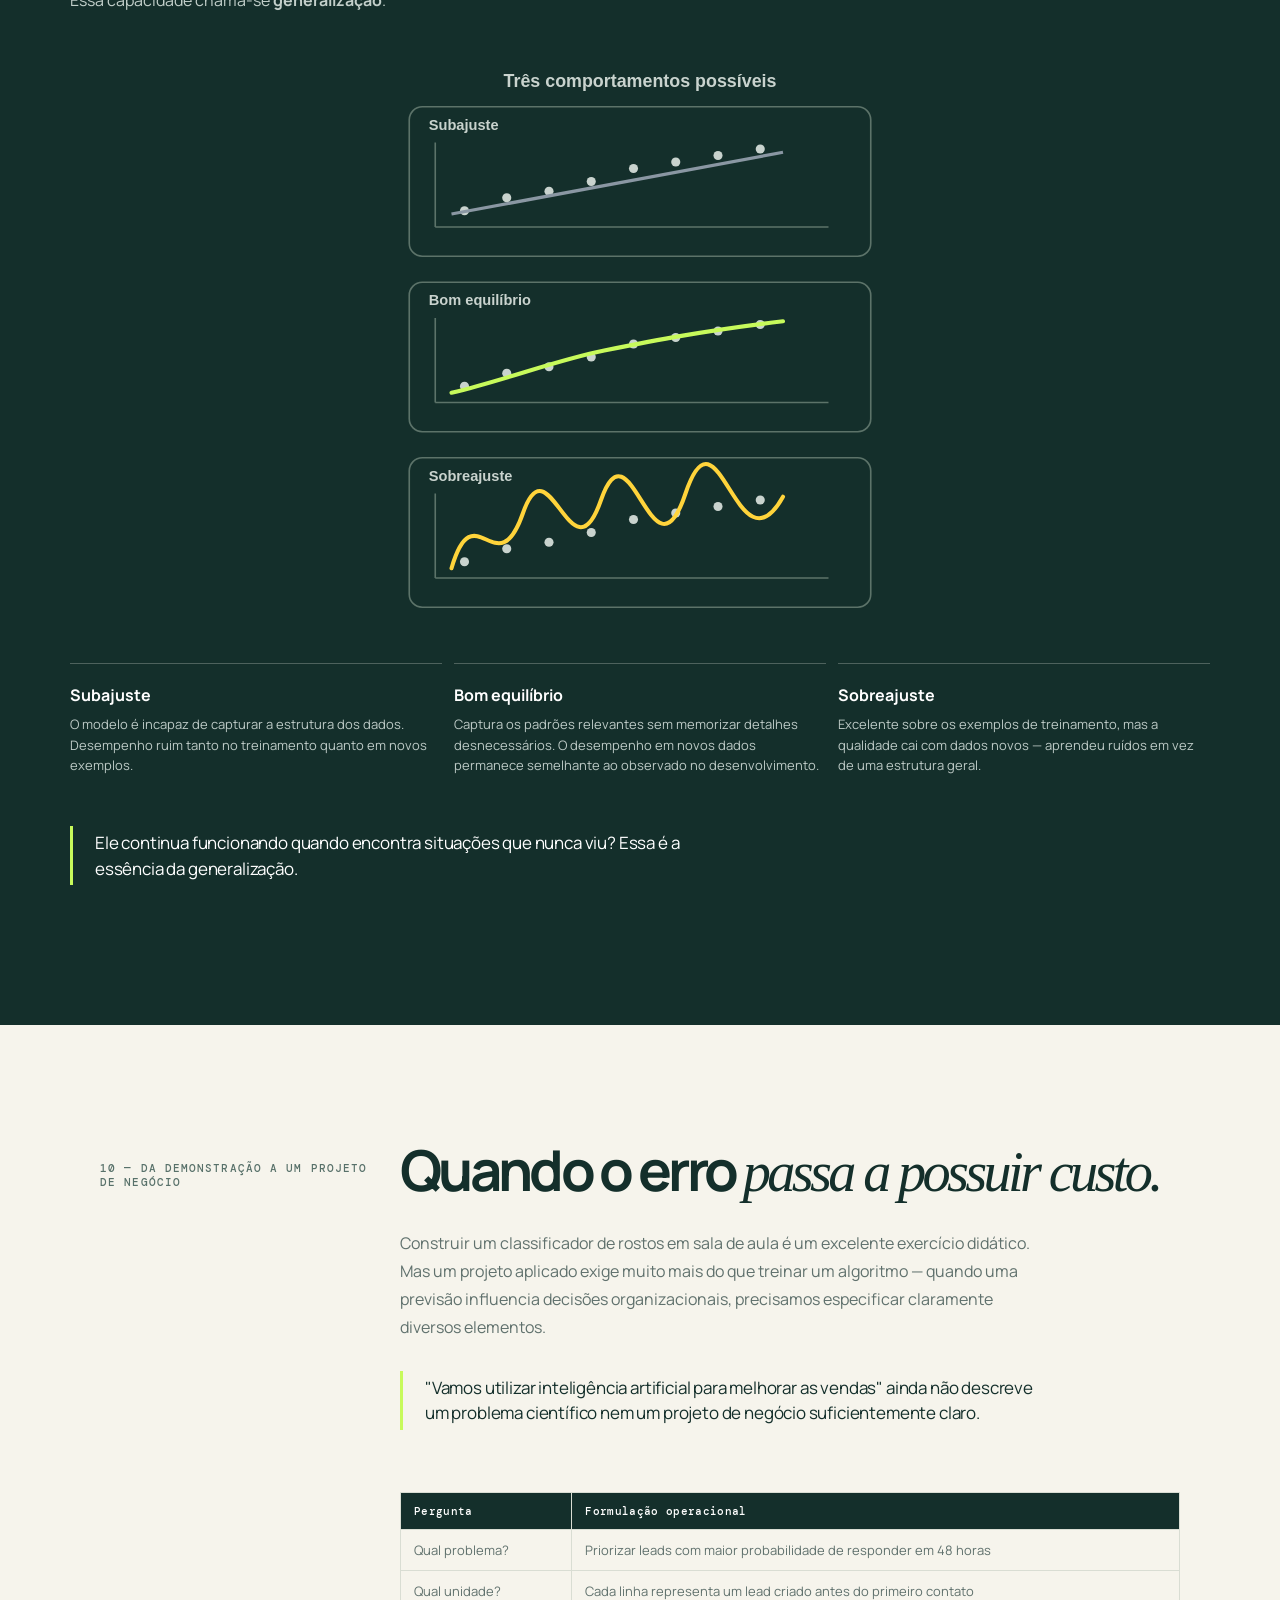
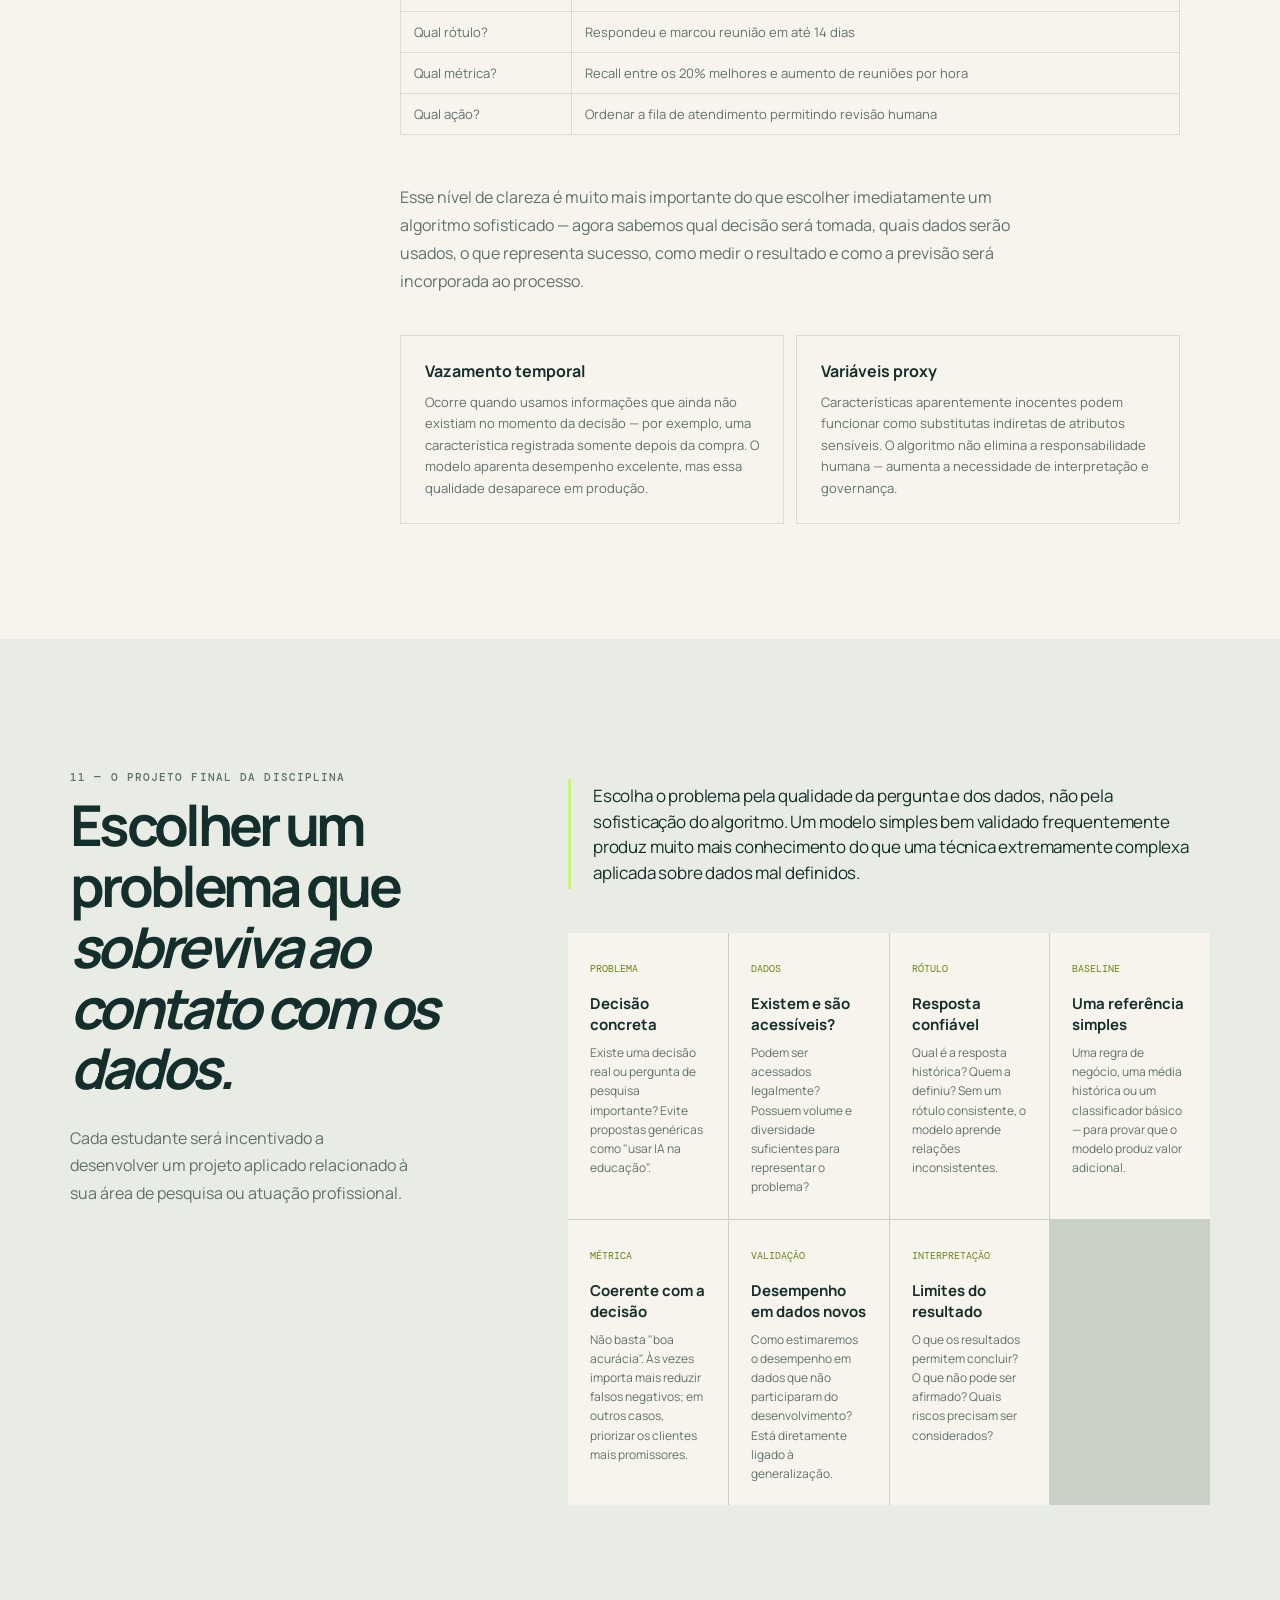
==== commit e2c41035: "Reescreve introducao.html com o capítulo completo de fundamentos Substitui o conteúdo resumido pela " ====
--- a/aulas/introducao.html
+++ b/aulas/introducao.html
@@ -1 +1,513 @@
-<!doctype html><html lang="pt-BR"><head><meta charset="UTF-8"><meta name="viewport" content="width=device-width, initial-scale=1.0"><meta name="description" content="Uma introdução prática ao aprendizado de máquina para gestores e líderes de negócio."><title>Introdução ao Aprendizado de Máquina</title><link rel="preconnect" href="https://fonts.googleapis.com"><link rel="preconnect" href="https://fonts.gstatic.com" crossorigin><link href="https://fonts.googleapis.com/css2?family=DM+Mono:wght@400;500&family=Manrope:wght@400;500;600;700;800&display=swap" rel="stylesheet"><link rel="stylesheet" href="../styles.css"><link rel="stylesheet" href="introducao.css"></head><body><header class="topbar"><a class="brand" href="../index.html"><span class="brand-mark">ML</span><span>Aprendizado de Máquina <small>na prática</small></span></a><nav class="menu always-open"><a href="index.html">Todas as aulas</a><a href="#guia">Guia do gestor</a></nav></header><main><section class="intro-hero"><div><a class="back-link" href="index.html">← Material de aula</a><p class="eyebrow"><span></span> AULA 01 · FUNDAMENTOS</p><h1>Aprendizado de Máquina para <em>melhores decisões.</em></h1><p>Um guia direto para líderes que querem entender onde a tecnologia gera valor - sem precisar se tornar especialista em programação.</p><a class="button primary" href="#essencia">Começar pelo essencial <span>↓</span></a></div><aside><span>UMA IDEIA EM UMA FRASE</span><b>Usar dados do passado para tomar decisões melhores no futuro.</b><p>O modelo encontra padrões em exemplos e usa esses padrões para apoiar uma nova decisão.</p></aside></section><section id="essencia" class="business-section"><p class="section-label">01 — O QUE É, NA PRÁTICA</p><div><h2>Não é uma bola de cristal.<br>É <em>aprendizado por exemplos.</em></h2><p>Em vez de criar uma regra manual para cada situação, você mostra ao sistema muitos casos anteriores. Ele identifica relações relevantes e ajuda a estimar o que pode acontecer com novos casos.</p><div class="formula"><span>Dados históricos</span><i>+</i><span>Objetivo claro</span><i>+</i><span>Modelo</span><i>=</i><strong>Decisão mais informada</strong></div></div></section><section class="use-cases"><div class="use-title"><p class="section-label">02 — QUANDO USAR</p><h2>Vale a pena quando há um padrão a descobrir.</h2><p>O ML é especialmente útil em três cenários presentes na rotina de empresas.</p></div><div class="use-cards"><article><b>01</b><h3>Muitas regras viraram um labirinto</h3><p>Por exemplo, classificar solicitações, avaliar risco ou personalizar recomendações sem manter uma lista interminável de exceções.</p></article><article><b>02</b><h3>O problema é complexo demais</h3><p>Reconhecer objetos em imagens, transformar áudio em texto ou prever demanda no varejo costuma exigir mais do que regras convencionais.</p></article><article><b>03</b><h3>Há dados em volume</h3><p>Transações, interações e históricos permitem identificar sinais de fraude, sentimentos de clientes e oportunidades de ação.</p></article></div></section><section class="business-section process"><p class="section-label">03 — COMO O MODELO APRENDE</p><div><h2>Treinar não é testar.<br><em>E testar não é colocar em produção.</em></h2><p>Para confiar em uma solução, é importante separar os dados. Assim, a empresa verifica se o modelo aprendeu um padrão útil ou apenas decorou o passado.</p><div class="steps"><article><span>1</span><b>Treinamento</b><p>O modelo analisa exemplos históricos: vendas, clientes, pedidos, imagens ou mensagens.</p></article><article><span>2</span><b>Validação</b><p>A equipe compara ajustes e escolhe a configuração que funciona melhor sem se enganar.</p></article><article><span>3</span><b>Teste</b><p>Uma amostra separada confirma o desempenho antes de levar o modelo para o mundo real.</p></article></div></div></section><section class="learning-types"><div><p class="section-label">04 — DOIS CAMINHOS</p><h2>Com resposta conhecida ou em busca de padrões?</h2></div><div class="type-grid"><article><p>APRENDIZADO SUPERVISIONADO</p><h3>Quando já existe uma resposta no histórico</h3><p>O sistema aprende a partir de casos rotulados. É ideal para decidir entre categorias ou estimar um número.</p><ul><li><b>Classificar:</b> este e-mail é spam ou não?</li><li><b>Prever:</b> qual será o preço de venda deste carro?</li></ul></article><article><p>APRENDIZADO NÃO SUPERVISIONADO</p><h3>Quando queremos entender o que ainda não foi organizado</h3><p>O sistema procura grupos e semelhanças sem receber uma resposta pronta.</p><ul><li><b>Agrupar:</b> quais perfis de clientes se parecem?</li><li><b>Visualizar:</b> que padrões aparecem em muitos indicadores?</li></ul></article></div></section><section class="business-section risks"><p class="section-label">05 — O EQUILÍBRIO IMPORTA</p><div><h2>Um modelo pode errar por ser <em>simples demais</em> ou por decorar demais.</h2><div class="risk-grid"><article><h3>Subajuste</h3><p>O modelo é tão simples que não entende o padrão essencial. O resultado é fraco tanto no histórico quanto em casos novos.</p><span>O sinal: baixa qualidade desde o início.</span></article><article><h3>Sobreajuste</h3><p>O modelo se adapta perfeitamente ao passado, inclusive a ruídos e exceções. Quando chegam casos novos, perde desempenho.</p><span>O sinal: excelente no teste interno, decepcionante na prática.</span></article></div></div></section><section id="guia" class="manager-guide"><p class="section-label">06 — GUIA RÁPIDO DO GESTOR</p><h2>Antes de iniciar um projeto, faça estas perguntas.</h2><ol><li><span>01</span><b>Qual decisão queremos melhorar?</b><p>Comece pelo impacto: reduzir perdas, aumentar conversão, priorizar atendimento ou antecipar demanda.</p></li><li><span>02</span><b>Temos exemplos e dados confiáveis?</b><p>Quantidade ajuda, mas qualidade, contexto e representatividade são indispensáveis.</p></li><li><span>03</span><b>Como saberemos que deu certo?</b><p>Defina uma métrica de negócio e uma métrica do modelo antes de construir a solução.</p></li><li><span>04</span><b>Quem revisará a decisão?</b><p>Modelos apoiam pessoas. Preveja acompanhamento, limites de uso e responsabilidade.</p></li></ol><a class="button light" href="https://github.com/orivaldosantana/curso_ml_pratico/blob/main/aulas/introducao.md" target="_blank" rel="noreferrer">Ver material técnico original <span>↗</span></a></section></main><footer><a class="brand" href="../index.html"><span class="brand-mark">ML</span><span>Aprendizado de Máquina <small>na prática</small></span></a><a href="index.html">← Todas as aulas</a></footer></body></html>
+<!doctype html>
+<html lang="pt-BR">
+<head>
+<meta charset="UTF-8">
+<meta name="viewport" content="width=device-width, initial-scale=1.0">
+<meta name="description" content="Capítulo 1 da disciplina: da decisão de negócio ao primeiro modelo inteligente — fundamentos de aprendizado de máquina.">
+<title>Capítulo 1 — Fundamentos de Aprendizado de Máquina</title>
+<link rel="preconnect" href="https://fonts.googleapis.com">
+<link rel="preconnect" href="https://fonts.gstatic.com" crossorigin>
+<link href="https://fonts.googleapis.com/css2?family=DM+Mono:wght@400;500&family=Manrope:wght@400;500;600;700;800&display=swap" rel="stylesheet">
+<link rel="stylesheet" href="../styles.css">
+<link rel="stylesheet" href="introducao.css">
+</head>
+<body>
+<header class="topbar">
+<a class="brand" href="../index.html"><span class="brand-mark">ML</span><span>Aprendizado de Máquina <small>na prática</small></span></a>
+<nav class="menu always-open"><a href="index.html">Todas as aulas</a><a href="#sintese">Síntese do capítulo</a></nav>
+</header>
+
+<main>
+
+<section class="intro-hero">
+<div>
+<a class="back-link" href="index.html">← Material de aula</a>
+<p class="eyebrow"><span></span> CAPÍTULO 01 · FUNDAMENTOS</p>
+<h1>Da decisão de negócio ao <em>primeiro modelo inteligente.</em></h1>
+<p>Praticamente toda organização produz dados continuamente — vendas, prontuários, transações, avaliações. Mas possuir dados não significa possuir conhecimento. Este capítulo constrói a arquitetura mental que sustenta toda a disciplina, independentemente do algoritmo estudado depois.</p>
+<a class="button primary" href="#conceito">Começar pela pergunta central <span>↓</span></a>
+</div>
+<aside>
+<span>A PERGUNTA CENTRAL</span>
+<b>Como transformar dados em conhecimento capaz de apoiar decisões?</b>
+<p>Antes de existir um modelo, existe uma decisão que precisa ser tomada. Antes de existir inteligência artificial, existem dados que representam parcialmente um fenômeno do mundo.</p>
+</aside>
+</section>
+
+<section class="toc">
+<div>
+<p class="section-label">MAPA DO CAPÍTULO</p>
+<h2>Doze passos até o primeiro modelo.</h2>
+</div>
+<ol class="toc-list">
+<li><a href="#conceito"><b>01</b> O que é aprendizado de máquina</a></li>
+<li><a href="#arquitetura"><b>02</b> A arquitetura mental do aprendizado</a></li>
+<li><a href="#quando-usar"><b>03</b> Quando usar aprendizado de máquina</a></li>
+<li><a href="#representacao"><b>04</b> Como a máquina enxerga o mundo</a></li>
+<li><a href="#caminhos"><b>05</b> Dois grandes caminhos</a></li>
+<li><a href="#experimento"><b>06</b> O primeiro experimento</a></li>
+<li><a href="#mundo-fechado"><b>07</b> O problema do mundo fechado</a></li>
+<li><a href="#treinamento"><b>08</b> Treinamento e inferência</a></li>
+<li><a href="#generalizacao"><b>09</b> Generalização</a></li>
+<li><a href="#negocio"><b>10</b> Da demonstração a um projeto de negócio</a></li>
+<li><a href="#projeto-final"><b>11</b> O projeto final da disciplina</a></li>
+<li><a href="#sintese"><b>12</b> Síntese e conceitos essenciais</a></li>
+</ol>
+</section>
+
+<section id="conceito" class="business-section">
+<p class="section-label">01 — O QUE É APRENDIZADO DE MÁQUINA</p>
+<div>
+<h2>Aprender por exemplos <em>em vez de escrever todas as regras.</em></h2>
+<p>Quando ouvimos a expressão <em>inteligência artificial</em>, muitas vezes imaginamos máquinas capazes de pensar como seres humanos. Essa imagem, embora popular, não ajuda muito quando precisamos resolver problemas reais em organizações. No contexto desta disciplina, aprendizado de máquina possui uma definição muito mais objetiva.</p>
+<blockquote class="pull"><b>Aprendizado de máquina é uma forma de utilizar exemplos do passado para construir uma representação matemática capaz de apoiar decisões sobre novos casos.</b></blockquote>
+<p>Essa definição possui três elementos importantes.</p>
+<div class="info-cards cols-3">
+<article><b>01 · EXEMPLOS</b><h3>Registros históricos</h3><p>O modelo não observa o mundo diretamente; ele observa fotografias, textos, transações, históricos de clientes ou medições de sensores.</p></article>
+<article><b>02 · REPRESENTAÇÃO</b><h3>Uma função matemática</h3><p>O computador não guarda conhecimento como uma pessoa. Ele ajusta parâmetros capazes de relacionar entradas e resultados desejados.</p></article>
+<article><b>03 · DECISÃO</b><h3>Uma ação futura</h3><p>Um modelo só possui utilidade quando aquilo que aprende contribui para priorizar, classificar, estimar ou apoiar uma decisão humana.</p></article>
+</div>
+
+<p>Antes de compreender aprendizado de máquina, vale recordar como muitos sistemas tradicionais funcionam. Imagine um programa para conceder descontos em uma loja: se o cliente possui cartão premium, conceda 10%; se realizou mais de cinco compras, conceda mais 5%. Todas as regras foram escritas previamente — o computador apenas executa aquilo que recebeu.</p>
+
+<div class="rules-compare">
+<article><h3>Sistema tradicional baseado em regras</h3><ul><li>As regras são poucas e estáveis</li><li>São facilmente explicáveis</li><li>Precisam produzir sempre o mesmo resultado</li></ul><span class="say">"Se acontecer isso, faça aquilo."</span></article>
+<article><h3>Aprendizado de máquina</h3><ul><li>Centenas de variáveis interagem entre si</li><li>Seria impossível escrever manualmente todas as combinações</li><li>O padrão é descoberto, não programado</li></ul><span class="say">"Aqui estão muitos exemplos. Descubra um padrão."</span></article>
+</div>
+
+<p>Considere uma instituição financeira que deseja prever a probabilidade de um cliente se tornar inadimplente. Em vez de escrever regras explícitas, fornecemos muitos exemplos ao algoritmo:</p>
+
+<div class="table-wrap"><table class="data-table">
+<thead><tr><th>Cliente</th><th>Renda</th><th>Compras</th><th>Histórico de pagamento</th><th>Inadimplente?</th></tr></thead>
+<tbody>
+<tr><td>A</td><td>3.500</td><td>12</td><td>Bom</td><td>Não</td></tr>
+<tr><td>B</td><td>1.800</td><td>2</td><td>Ruim</td><td>Sim</td></tr>
+<tr><td>C</td><td>5.200</td><td>20</td><td>Bom</td><td>Não</td></tr>
+<tr><td>D</td><td>2.100</td><td>4</td><td>Regular</td><td>Sim</td></tr>
+</tbody>
+</table></div>
+
+<p>O algoritmo analisa muitos exemplos semelhantes e tenta descobrir uma relação entre as características dos clientes e o resultado observado. O modelo nunca conhece o fenômeno diretamente — ele conhece apenas aquilo que os dados conseguiram registrar. Se os dados forem incompletos, enviesados ou pouco representativos, o modelo aprenderá justamente essa visão limitada do mundo.</p>
+<blockquote class="pull">Dados ruins não produzem conhecimento confiável apenas porque utilizamos inteligência artificial.</blockquote>
+</div>
+</section>
+
+<section id="arquitetura" class="use-cases">
+<div class="use-title">
+<p class="section-label">02 — A ARQUITETURA MENTAL</p>
+<h2>Cinco perguntas que <em>acompanham qualquer projeto.</em></h2>
+<p>Independentemente de estarmos estudando classificação, regressão, agrupamento ou redes neurais, os passos fundamentais permanecem os mesmos. Essa sequência é mais importante do que decorar qualquer algoritmo específico.</p>
+</div>
+<div>
+<div class="diagram-wrap">
+<svg viewBox="0 0 320 420" xmlns="http://www.w3.org/2000/svg">
+<rect x="78" y="18" width="164" height="52" rx="10" fill="none" stroke="currentColor" stroke-width="1.5"/>
+<text x="160" y="34" font-family="Arial, Helvetica, sans-serif" font-size="11" text-anchor="middle" font-weight="bold" fill="currentColor">PROBLEMA</text>
+<text x="160" y="49" font-family="Arial, Helvetica, sans-serif" font-size="9" text-anchor="middle" fill="currentColor">Qual decisão?</text>
+<path d="M160 70 V88" stroke="currentColor" stroke-width="1.5" stroke-linecap="round"/>
+<polygon points="154,84 166,84 160,92" fill="currentColor"/>
+<rect x="78" y="92" width="164" height="52" rx="10" fill="none" stroke="currentColor" stroke-width="1.5"/>
+<text x="160" y="108" font-family="Arial, Helvetica, sans-serif" font-size="11" text-anchor="middle" font-weight="bold" fill="currentColor">DADOS</text>
+<text x="160" y="123" font-family="Arial, Helvetica, sans-serif" font-size="9" text-anchor="middle" fill="currentColor">Quais exemplos?</text>
+<path d="M160 144 V162" stroke="currentColor" stroke-width="1.5" stroke-linecap="round"/>
+<polygon points="154,158 166,158 160,166" fill="currentColor"/>
+<rect x="78" y="166" width="164" height="52" rx="10" fill="none" stroke="currentColor" stroke-width="1.5"/>
+<text x="160" y="182" font-family="Arial, Helvetica, sans-serif" font-size="11" text-anchor="middle" font-weight="bold" fill="currentColor">MODELO</text>
+<text x="160" y="197" font-family="Arial, Helvetica, sans-serif" font-size="9" text-anchor="middle" fill="currentColor">Qual padrão?</text>
+<path d="M160 218 V236" stroke="currentColor" stroke-width="1.5" stroke-linecap="round"/>
+<polygon points="154,232 166,232 160,240" fill="currentColor"/>
+<rect x="78" y="240" width="164" height="52" rx="10" fill="none" stroke="currentColor" stroke-width="1.5"/>
+<text x="160" y="256" font-family="Arial, Helvetica, sans-serif" font-size="11" text-anchor="middle" font-weight="bold" fill="currentColor">TESTE</text>
+<text x="160" y="271" font-family="Arial, Helvetica, sans-serif" font-size="9" text-anchor="middle" fill="currentColor">Generaliza?</text>
+<path d="M160 292 V310" stroke="currentColor" stroke-width="1.5" stroke-linecap="round"/>
+<polygon points="154,306 166,306 160,314" fill="currentColor"/>
+<rect x="78" y="314" width="164" height="52" rx="10" fill="none" stroke="currentColor" stroke-width="1.5"/>
+<text x="160" y="330" font-family="Arial, Helvetica, sans-serif" font-size="11" text-anchor="middle" font-weight="bold" fill="currentColor">DECISÃO</text>
+<text x="160" y="345" font-family="Arial, Helvetica, sans-serif" font-size="9" text-anchor="middle" fill="currentColor">Como usar?</text>
+</svg>
+</div>
+<div class="step-details">
+<article><h3>Problema — Qual decisão precisa ser tomada?</h3><p>Todo projeto começa por uma necessidade concreta. Não começamos perguntando "qual algoritmo devemos utilizar?", mas sim "qual decisão queremos melhorar?".</p><p>Uma empresa deseja identificar clientes com maior chance de responder a uma campanha; um hospital quer apoiar a triagem de exames; uma universidade quer identificar estudantes com risco de evasão. Em todos os casos existe uma decisão real sendo tomada por pessoas ou organizações — o aprendizado de máquina entra como instrumento de apoio.</p></article>
+<article><h3>Dados — Quais exemplos representam esse problema?</h3><p>Depois de definir a decisão, perguntamos quais registros históricos conseguem representar esse fenômeno: notas e frequência na educação, exames e imagens na saúde, transações e crédito nas finanças, sensores e produção na indústria. Os dados são a memória histórica do problema — a matéria-prima do aprendizado.</p></article>
+<article><h3>Modelo — Qual padrão será aprendido?</h3><p>O modelo é uma estrutura matemática que recebe entradas e produz uma resposta. Imagine uma pessoa experiente em avaliar imóveis: ao observar localização, tamanho e idade, ela desenvolveu mentalmente um padrão para estimar preços. Um modelo tenta fazer algo semelhante a partir de muitos exemplos — não memorizando cada caso, mas procurando uma relação reutilizável.</p></article>
+<article><h3>Teste — O padrão funciona em novos casos?</h3><p>Esta é provavelmente a pergunta mais importante do capítulo. Um modelo pode ter excelente desempenho sobre os exemplos de treinamento sem que isso signifique que aprendeu um padrão útil. Precisamos verificar seu comportamento diante de situações novas — essa capacidade chama-se <b>generalização</b>.</p></article>
+<article><h3>Decisão — Como a previsão será utilizada?</h3><p>Uma previsão isolada não gera valor. Se um modelo informa que um cliente possui 82% de probabilidade de responder a uma campanha, alguém precisa decidir: ligar primeiro, priorizar em uma fila, oferecer uma condição, registrar o resultado. O valor está em integrar a previsão dentro de um processo de decisão.</p></article>
+</div>
+</div>
+</section>
+
+<section id="quando-usar" class="business-section">
+<p class="section-label">03 — QUANDO USAR APRENDIZADO DE MÁQUINA</p>
+<div>
+<h2>A pergunta correta <em>vem antes do algoritmo.</em></h2>
+<p>Existe uma tendência atual de imaginar que toda organização deveria utilizar inteligência artificial em qualquer situação. Essa ideia é equivocada: nem todo problema precisa de aprendizado de máquina. Muitas vezes uma regra simples, transparente e determinística resolve melhor a necessidade — a decisão depende da natureza do problema.</p>
+
+<div class="criteria-cards">
+<article><h3>Muitas regras e muitas exceções</h3><p>Decisões que seguem regras legais rígidas continuam sendo bem resolvidas por sistemas tradicionais. Mas quando centenas de variáveis interagem e tornam impossível escrever manualmente todas as combinações, um modelo pode ajudar a estimar probabilidades.</p></article>
+<article><h3>Imagens, áudios e textos</h3><p>Reconhecer um rosto, identificar um objeto em uma fotografia ou classificar um documento jurídico são problemas em que as características importantes não são facilmente descritas por regras humanas.</p></article>
+<article><h3>Previsões numéricas</h3><p>Faturamento do próximo mês, valor de um imóvel, consumo de energia amanhã. Quando existem exemplos históricos relacionando entradas e resultados numéricos, podemos utilizar modelos de regressão.</p></article>
+<article><h3>Descoberta de perfis</h3><p>Em uma empresa com centenas de milhares de clientes, talvez não exista uma classificação pronta de perfis. Métodos de agrupamento organizam os dados em conjuntos semelhantes, que especialistas depois interpretam.</p></article>
+</div>
+
+<p>Um banco pode possuir regras fixas relacionadas à legislação, limites regulatórios e políticas internas — essas regras continuam existindo independentemente do aprendizado de máquina. Ao mesmo tempo, um modelo pode estimar a probabilidade de inadimplência analisando centenas de sinais simultaneamente.</p>
+<blockquote class="pull">O modelo não substitui todas as regras do negócio. Ele complementa a tomada de decisão fornecendo uma estimativa baseada em padrões observados nos dados.</blockquote>
+<p>Projetos bem-sucedidos geralmente combinam:</p>
+<ul><li>conhecimento do domínio;</li><li>regras institucionais;</li><li>análise de dados;</li><li>modelos preditivos;</li><li>decisão humana.</li></ul>
+
+<p>Nos últimos anos, ferramentas generativas ganharam enorme popularidade — mas isso não significa que devam ser utilizadas para qualquer problema organizacional. Se o objetivo é prever inadimplência, estimar vendas ou classificar registros tabulares, modelos específicos para essas tarefas costumam ser mais simples de testar, controlar e avaliar.</p>
+<blockquote class="pull">Escolha primeiro o problema. Depois escolha a tecnologia adequada. Nunca o contrário.</blockquote>
+</div>
+</section>
+
+<section id="representacao" class="business-section">
+<p class="section-label">04 — COMO A MÁQUINA ENXERGA O MUNDO</p>
+<div>
+<h2>Ela não vê rostos ou documentos. <em>Ela recebe números.</em></h2>
+<p>Quando uma pessoa observa uma fotografia, ela enxerga rostos, expressões, cabelos e objetos ao fundo. O computador não. Para ele, uma imagem é uma enorme coleção de números.</p>
+<p>Imagine uma fotografia com resolução de 224 × 224 pixels — 50.176 posições espaciais. Uma fotografia colorida normalmente possui três canais de cor (vermelho, verde e azul), portanto a representação completa contém:</p>
+<div class="math-block">224 × 224 × 3 = 150.528 valores numéricos</div>
+<p>Esses números representam intensidades de cor em cada posição da imagem. A máquina não recebe a palavra "rosto" — ela recebe milhares de valores organizados em uma estrutura numérica chamada <b>tensor</b>. O papel do modelo é encontrar combinações que aparecem frequentemente em exemplos pertencentes à mesma classe.</p>
+
+<div class="diagram-wrap wide">
+<svg viewBox="0 0 320 120" xmlns="http://www.w3.org/2000/svg">
+<rect x="8" y="30" width="64" height="60" rx="8" fill="none" stroke="currentColor" stroke-width="1.5"/>
+<rect x="18" y="40" width="44" height="40" rx="4" fill="none" stroke="currentColor"/>
+<line x1="22" y1="44" x2="22" y2="76" stroke="currentColor" stroke-width="0.8" opacity="0.5"/>
+<line x1="32" y1="44" x2="32" y2="76" stroke="currentColor" stroke-width="0.8" opacity="0.5"/>
+<line x1="42" y1="44" x2="42" y2="76" stroke="currentColor" stroke-width="0.8" opacity="0.5"/>
+<line x1="52" y1="44" x2="52" y2="76" stroke="currentColor" stroke-width="0.8" opacity="0.5"/>
+<line x1="22" y1="48" x2="58" y2="48" stroke="currentColor" stroke-width="0.8" opacity="0.5"/>
+<line x1="22" y1="56" x2="58" y2="56" stroke="currentColor" stroke-width="0.8" opacity="0.5"/>
+<line x1="22" y1="64" x2="58" y2="64" stroke="currentColor" stroke-width="0.8" opacity="0.5"/>
+<line x1="22" y1="72" x2="58" y2="72" stroke="currentColor" stroke-width="0.8" opacity="0.5"/>
+<text x="40" y="98" font-family="Arial, Helvetica, sans-serif" font-size="8" text-anchor="middle" fill="currentColor">Imagem</text>
+<path d="M78 60 H98" stroke="currentColor" stroke-width="1.5" stroke-linecap="round"/>
+<polygon points="94,54 106,60 94,66" fill="currentColor"/>
+<rect x="106" y="30" width="108" height="60" rx="8" fill="none" stroke="currentColor" stroke-width="1.5"/>
+<text x="160" y="44" font-family="Arial, Helvetica, sans-serif" font-size="9" text-anchor="middle" font-weight="bold" fill="currentColor">Tensor numérico</text>
+<text x="160" y="58" font-family="Arial, Helvetica, sans-serif" font-size="8" text-anchor="middle" fill="currentColor">224 × 224 × 3</text>
+<text x="160" y="70" font-family="Arial, Helvetica, sans-serif" font-size="8" text-anchor="middle" fill="currentColor">milhares de valores</text>
+<path d="M220 60 H240" stroke="currentColor" stroke-width="1.5" stroke-linecap="round"/>
+<polygon points="236,54 248,60 236,66" fill="currentColor"/>
+<rect x="248" y="30" width="64" height="60" rx="8" fill="none" stroke="currentColor" stroke-width="1.5"/>
+<text x="280" y="47" font-family="Arial, Helvetica, sans-serif" font-size="9" text-anchor="middle" font-weight="bold" fill="currentColor">Classe</text>
+<text x="280" y="61" font-family="Arial, Helvetica, sans-serif" font-size="8" text-anchor="middle" fill="currentColor">Gabriel</text>
+<text x="280" y="71" font-family="Arial, Helvetica, sans-serif" font-size="8" text-anchor="middle" fill="currentColor">Orivaldo</text>
+</svg>
+</div>
+
+<p>Ao longo da disciplina, alguns termos aparecerão repetidamente:</p>
+<div class="concept-grid">
+<article><span>AMOSTRA</span><h3>Um exemplo individual</h3><p>Cada fotografia capturada pela webcam ou cada linha em uma base de clientes.</p></article>
+<article><span>CARACTERÍSTICAS</span><h3>O que descreve o exemplo</h3><p>Idade, renda, cidade — ou, em uma imagem, os valores de pixel e representações extraídas pelo modelo.</p></article>
+<article><span>RÓTULO</span><h3>A resposta conhecida</h3><p>Usado no aprendizado supervisionado — informa ao algoritmo qual deveria ser a resposta correta durante o treinamento.</p></article>
+<article><span>MODELO</span><h3>A função ajustada</h3><p>Possui parâmetros internos que são ajustados durante o processo de treinamento.</p></article>
+<article><span>INFERÊNCIA</span><h3>Usar o que foi aprendido</h3><p>O momento de apresentar uma nova entrada — nova fotografia, novo cliente, nova transação — e obter uma previsão.</p></article>
+</div>
+</div>
+</section>
+
+<section id="caminhos" class="learning-types">
+<div>
+<p class="section-label">05 — DOIS GRANDES CAMINHOS</p>
+<h2>Existe uma resposta <em>conhecida durante o treinamento?</em></h2>
+<p>Essa diferença não depende da complexidade do algoritmo — depende do tipo de informação disponível.</p>
+</div>
+<div>
+<div class="type-grid">
+<article><p>APRENDIZADO SUPERVISIONADO</p><h3>Quando já existe uma resposta no histórico</h3><p>Representamos essa ideia como X → y, onde X são as características de entrada e y a resposta desejada.</p><ul><li><b>Classificação:</b> a resposta pertence a uma categoria — fraude ou não fraude, aprovado ou reprovado.</li><li><b>Regressão:</b> a resposta é um número contínuo — preço, faturamento, tempo de entrega.</li></ul></article>
+<article><p>APRENDIZADO NÃO SUPERVISIONADO</p><h3>Quando queremos entender o que ainda não foi organizado</h3><p>Não existe uma coluna "perfil" nem sabemos previamente quantos perfis existem. O algoritmo organiza os registros conforme suas semelhanças.</p><ul><li><b>Agrupar:</b> quais perfis de clientes se parecem?</li><li><b>Visualizar:</b> que padrões aparecem em muitos indicadores?</li></ul></article>
+</div>
+
+<div class="diagram-wrap wide">
+<svg viewBox="0 0 320 220" xmlns="http://www.w3.org/2000/svg">
+<rect width="320" height="220" rx="12" fill="none" stroke="currentColor" stroke-width="1"/>
+<text x="160" y="18" font-family="Arial, Helvetica, sans-serif" font-size="10" text-anchor="middle" font-weight="bold" fill="currentColor">Agrupamento por semelhança</text>
+<line x1="40" y1="30" x2="40" y2="180" stroke="currentColor" stroke-width="1"/>
+<line x1="40" y1="180" x2="290" y2="180" stroke="currentColor" stroke-width="1"/>
+<text x="165" y="198" font-family="Arial, Helvetica, sans-serif" font-size="8" text-anchor="middle" fill="currentColor">Característica 1</text>
+<text x="16" y="108" font-family="Arial, Helvetica, sans-serif" font-size="8" text-anchor="middle" transform="rotate(-90 16,108)" fill="currentColor">Característica 2</text>
+<circle cx="68" cy="150" r="4" fill="#60716d" opacity="0.9"/>
+<circle cx="82" cy="138" r="4" fill="#60716d" opacity="0.9"/>
+<circle cx="92" cy="158" r="4" fill="#60716d" opacity="0.9"/>
+<circle cx="105" cy="146" r="4" fill="#60716d" opacity="0.9"/>
+<circle cx="76" cy="126" r="4" fill="#60716d" opacity="0.9"/>
+<circle cx="116" cy="136" r="4" fill="#60716d" opacity="0.9"/>
+<circle cx="170" cy="72" r="4" fill="#142f2b" opacity="0.9"/>
+<circle cx="184" cy="84" r="4" fill="#142f2b" opacity="0.9"/>
+<circle cx="196" cy="66" r="4" fill="#142f2b" opacity="0.9"/>
+<circle cx="208" cy="92" r="4" fill="#142f2b" opacity="0.9"/>
+<circle cx="178" cy="104" r="4" fill="#142f2b" opacity="0.9"/>
+<circle cx="218" cy="78" r="4" fill="#142f2b" opacity="0.9"/>
+<circle cx="228" cy="138" r="4" fill="#d9a400" opacity="0.9"/>
+<circle cx="244" cy="126" r="4" fill="#d9a400" opacity="0.9"/>
+<circle cx="256" cy="146" r="4" fill="#d9a400" opacity="0.9"/>
+<circle cx="268" cy="132" r="4" fill="#d9a400" opacity="0.9"/>
+<circle cx="236" cy="156" r="4" fill="#d9a400" opacity="0.9"/>
+<circle cx="250" cy="116" r="4" fill="#d9a400" opacity="0.9"/>
+<text x="82" y="172" font-family="Arial, Helvetica, sans-serif" font-size="7" text-anchor="middle" fill="currentColor">Perfil 1</text>
+<text x="192" y="54" font-family="Arial, Helvetica, sans-serif" font-size="7" text-anchor="middle" fill="currentColor">Perfil 2</text>
+<text x="250" y="172" font-family="Arial, Helvetica, sans-serif" font-size="7" text-anchor="middle" fill="currentColor">Perfil 3</text>
+</svg>
+</div>
+<blockquote class="pull">Clusters são estruturas matemáticas encontradas nos dados; seu significado precisa ser interpretado por especialistas.</blockquote>
+</div>
+</section>
+
+<section id="experimento" class="use-cases">
+<div class="use-title">
+<p class="section-label">06 — O PRIMEIRO EXPERIMENTO</p>
+<h2>Pequenos experimentos <em>revelam grandes ideias.</em></h2>
+<p>Utilizando o Teachable Machine, a turma criou duas categorias de rostos — Orivaldo e Gabriel — e capturou fotografias com a webcam. O objetivo não é a ferramenta; é visualizar todo o ciclo de aprendizado de máquina.</p>
+</div>
+<div>
+<div class="step-details" style="margin-top:0">
+<article><h3>1 · Definir as classes</h3><p>As categorias não foram descobertas pela máquina — foram definidas por pessoas. Essa decisão influencia diretamente tudo aquilo que o modelo poderá aprender.</p></article>
+<article><h3>2 · Coletar amostras</h3><p>Não basta possuir muitas imagens; é necessário possuir diversidade — expressões, poses, distâncias, iluminação e fundos diferentes. Em aprendizado de máquina, diversidade frequentemente vale mais do que quantidade bruta.</p></article>
+<article><h3>3 · Treinar</h3><p>O algoritmo compara continuamente aquilo que produziu com a resposta correta e ajusta seus parâmetros internos. Ele não guarda nomes de pessoas — constrói uma representação capaz de distinguir padrões nas imagens.</p></article>
+<article><h3>4 · Testar</h3><p>Novos rostos são apresentados ao sistema. O comportamento diante de novos exemplos é muito mais importante do que o comportamento sobre as fotografias usadas para aprender.</p></article>
+<article><h3>5 · Interpretar</h3><p>Os erros não são apenas fracassos — são fontes de informação. Quando o modelo confunde duas pessoas, perguntamos: havia diversidade suficiente? o fundo influenciou? as classes foram bem definidas?</p></article>
+</div>
+</div>
+</section>
+
+<section id="mundo-fechado" class="business-section">
+<p class="section-label">07 — O PROBLEMA DO MUNDO FECHADO</p>
+<div>
+<h2>Quando a máquina é <em>obrigada a escolher uma resposta.</em></h2>
+<p>Um dos resultados mais interessantes do experimento ocorreu quando uma terceira pessoa apareceu diante da câmera. Poderíamos imaginar que o sistema responderia "não conheço esta pessoa" — mas, como havia sido treinado apenas com duas classes, ele continuou escolhendo uma delas.</p>
+
+<div class="diagram-wrap">
+<svg viewBox="0 0 320 140" xmlns="http://www.w3.org/2000/svg">
+<rect x="18" y="24" width="84" height="92" rx="10" fill="none" stroke="currentColor" stroke-width="1.5"/>
+<text x="60" y="40" font-family="Arial, Helvetica, sans-serif" font-size="9" text-anchor="middle" font-weight="bold" fill="currentColor">Entrada</text>
+<circle cx="60" cy="64" r="18" fill="none" stroke="currentColor" stroke-width="1.2"/>
+<circle cx="54" cy="60" r="2.5" fill="currentColor"/>
+<circle cx="66" cy="60" r="2.5" fill="currentColor"/>
+<path d="M52 70 Q60 76 68 70" stroke="currentColor" stroke-width="1.2" fill="none" stroke-linecap="round"/>
+<text x="60" y="96" font-family="Arial, Helvetica, sans-serif" font-size="7" text-anchor="middle" fill="currentColor">Lucas</text>
+<path d="M108 70 H138" stroke="currentColor" stroke-width="1.5" stroke-linecap="round"/>
+<polygon points="134,64 146,70 134,76" fill="currentColor"/>
+<rect x="146" y="16" width="156" height="108" rx="10" fill="none" stroke="currentColor" stroke-width="1.5"/>
+<text x="224" y="34" font-family="Arial, Helvetica, sans-serif" font-size="9" text-anchor="middle" font-weight="bold" fill="currentColor">Classes treinadas</text>
+<rect x="162" y="46" width="124" height="26" rx="6" fill="none" stroke="currentColor"/>
+<text x="224" y="62" font-family="Arial, Helvetica, sans-serif" font-size="8" text-anchor="middle" fill="currentColor">Orivaldo</text>
+<rect x="162" y="82" width="124" height="26" rx="6" fill="none" stroke="currentColor"/>
+<text x="224" y="98" font-family="Arial, Helvetica, sans-serif" font-size="8" text-anchor="middle" fill="currentColor">Gabriel</text>
+</svg>
+</div>
+
+<p>Mesmo sendo uma pessoa diferente, o modelo escolhe a classe mais semelhante segundo os padrões aprendidos. Isso não significa que o sistema esteja com defeito — significa que a tarefa foi projetada dessa maneira. Chamamos essa situação de <b>mundo fechado</b>: o classificador assume que qualquer nova entrada pertence obrigatoriamente a uma das categorias conhecidas.</p>
+<p>Em aplicações reais — como um sistema de controle de acesso — seria perigoso classificar automaticamente um visitante como funcionário. Por isso, projetos reais incorporam estratégias adicionais.</p>
+
+<div class="strategy-cards">
+<article><h3>Classe "desconhecido"</h3><p>Treinar explicitamente uma categoria chamada <em>outro</em> ou <em>desconhecido</em>.</p></article>
+<article><h3>Limiar de confiança</h3><p>Rejeitar classificações cuja confiança seja muito baixa — o sistema não afirma conhecer, informa que não possui evidência suficiente.</p></article>
+<article><h3>Revisão humana</h3><p>Encaminhar casos duvidosos para avaliação de um especialista, combinando IA com julgamento humano.</p></article>
+</div>
+
+<div class="table-wrap"><table class="data-table">
+<thead><tr><th>Situação observada</th><th>Possível explicação</th></tr></thead>
+<tbody>
+<tr><td>Funciona apenas na sala de aula</td><td>O fundo e a iluminação viraram pistas para o modelo</td></tr>
+<tr><td>Acerta exemplos conhecidos e erra novos</td><td>Pode existir sobreajuste ou poucas amostras</td></tr>
+<tr><td>Desempenho pior para determinado grupo</td><td>Os dados possuem cobertura desigual</td></tr>
+<tr><td>Pessoa desconhecida vira Gabriel</td><td>Não existe mecanismo de rejeição</td></tr>
+</tbody>
+</table></div>
+<p>Praticamente todos esses problemas têm origem na definição dos dados, não na escolha do algoritmo. Essa é uma das mensagens centrais da disciplina.</p>
+</div>
+</section>
+
+<section id="treinamento" class="use-cases">
+<div class="use-title">
+<p class="section-label">08 — TREINAMENTO E INFERÊNCIA</p>
+<h2>Aprender e utilizar <em>são momentos diferentes.</em></h2>
+<p>É comum imaginar que um sistema inteligente esteja continuamente aprendendo enquanto faz previsões. Na prática, distinguimos duas fases bem diferentes.</p>
+</div>
+<div>
+<div class="compare-2">
+<article><h3>Treinamento</h3><ul><li>Recebe muitos exemplos</li><li>Calcula diferenças entre previsão e resposta correta</li><li>Ajusta seus parâmetros</li><li>Repete o processo diversas vezes</li></ul></article>
+<article><h3>Inferência</h3><ul><li>Os parâmetros já estão fixos</li><li>Recebe uma nova entrada</li><li>Executa os cálculos necessários</li><li>Produz uma resposta — com velocidade, custo e memória em jogo</li></ul></article>
+</div>
+<div class="analogy"><b>Uma analogia simples:</b> um estudante passa meses lendo, resolvendo exercícios, errando e corrigindo — isso é o treinamento. No dia da prova ele não reaprende todo o conteúdo; utiliza o que já sabe para responder questões novas — isso é a inferência.</div>
+<p style="margin-top:30px;font-size:14px;line-height:1.75;color:var(--muted);max-width:650px"><b>Transfer learning</b> aproveita uma representação já aprendida em outro conjunto de dados e a adapta para uma nova tarefa, em vez de treinar um modelo do zero — é o que permite construir demonstrações de classificação de imagens com relativamente poucas amostras.</p>
+<p style="font-size:14px;line-height:1.75;color:var(--muted);max-width:650px"><b>Deploy</b> é o processo de levar o modelo treinado para outro ambiente — um aplicativo, um sistema web, um dispositivo embarcado. O que precisa ser preservado inclui o modelo treinado, o pré-processamento utilizado, a versão das classes e a forma como os dados devem ser preparados antes da inferência.</p>
+</div>
+</section>
+
+<section id="generalizacao" class="generalization-section">
+<p class="section-label">09 — GENERALIZAÇÃO</p>
+<div>
+<h2>Memorizar <em>não é aprender.</em></h2>
+<p>Imagine dois estudantes: o primeiro decorou todas as respostas dos exercícios; o segundo compreendeu os princípios e resolve problemas inéditos. No aprendizado de máquina ocorre a mesma situação — um modelo útil não é aquele com desempenho perfeito sobre exemplos antigos, mas aquele capaz de funcionar diante de novos casos. Essa capacidade chama-se <b>generalização</b>.</p>
+
+<div class="diagram-wrap wide on-dark">
+<svg viewBox="0 0 320 360" xmlns="http://www.w3.org/2000/svg">
+<text x="160" y="18" font-family="Arial, Helvetica, sans-serif" font-size="11" text-anchor="middle" font-weight="bold" fill="currentColor">Três comportamentos possíveis</text>
+<g transform="translate(0, 30)">
+<rect x="18" y="0" width="284" height="92" rx="8" fill="none" stroke="#5c7369" stroke-width="1"/>
+<text x="30" y="14" font-family="Arial, Helvetica, sans-serif" font-size="9" font-weight="bold" fill="currentColor">Subajuste</text>
+<line x1="34" y1="22" x2="34" y2="74" stroke="#5c7369" stroke-width="1"/>
+<line x1="34" y1="74" x2="276" y2="74" stroke="#5c7369" stroke-width="1"/>
+<circle cx="52" cy="64" r="2.8" fill="currentColor"/><circle cx="78" cy="56" r="2.8" fill="currentColor"/><circle cx="104" cy="52" r="2.8" fill="currentColor"/><circle cx="130" cy="46" r="2.8" fill="currentColor"/><circle cx="156" cy="38" r="2.8" fill="currentColor"/><circle cx="182" cy="34" r="2.8" fill="currentColor"/><circle cx="208" cy="30" r="2.8" fill="currentColor"/><circle cx="234" cy="26" r="2.8" fill="currentColor"/>
+<line x1="44" y1="66" x2="248" y2="28" stroke="#8a97a3" stroke-width="2"/>
+</g>
+<g transform="translate(0, 138)">
+<rect x="18" y="0" width="284" height="92" rx="8" fill="none" stroke="#5c7369" stroke-width="1"/>
+<text x="30" y="14" font-family="Arial, Helvetica, sans-serif" font-size="9" font-weight="bold" fill="currentColor">Bom equilíbrio</text>
+<line x1="34" y1="22" x2="34" y2="74" stroke="#5c7369" stroke-width="1"/>
+<line x1="34" y1="74" x2="276" y2="74" stroke="#5c7369" stroke-width="1"/>
+<circle cx="52" cy="64" r="2.8" fill="currentColor"/><circle cx="78" cy="56" r="2.8" fill="currentColor"/><circle cx="104" cy="52" r="2.8" fill="currentColor"/><circle cx="130" cy="46" r="2.8" fill="currentColor"/><circle cx="156" cy="38" r="2.8" fill="currentColor"/><circle cx="182" cy="34" r="2.8" fill="currentColor"/><circle cx="208" cy="30" r="2.8" fill="currentColor"/><circle cx="234" cy="26" r="2.8" fill="currentColor"/>
+<path d="M44,68 C78,60 108,48 138,42 S198,30 248,24" fill="none" stroke="#c7fa5b" stroke-width="2.5" stroke-linecap="round"/>
+</g>
+<g transform="translate(0, 246)">
+<rect x="18" y="0" width="284" height="92" rx="8" fill="none" stroke="#5c7369" stroke-width="1"/>
+<text x="30" y="14" font-family="Arial, Helvetica, sans-serif" font-size="9" font-weight="bold" fill="currentColor">Sobreajuste</text>
+<line x1="34" y1="22" x2="34" y2="74" stroke="#5c7369" stroke-width="1"/>
+<line x1="34" y1="74" x2="276" y2="74" stroke="#5c7369" stroke-width="1"/>
+<circle cx="52" cy="64" r="2.8" fill="currentColor"/><circle cx="78" cy="56" r="2.8" fill="currentColor"/><circle cx="104" cy="52" r="2.8" fill="currentColor"/><circle cx="130" cy="46" r="2.8" fill="currentColor"/><circle cx="156" cy="38" r="2.8" fill="currentColor"/><circle cx="182" cy="34" r="2.8" fill="currentColor"/><circle cx="208" cy="30" r="2.8" fill="currentColor"/><circle cx="234" cy="26" r="2.8" fill="currentColor"/>
+<path d="M44,68 C58,20 72,80 88,34 S118,78 136,26 S168,82 188,22 S220,74 248,24" fill="none" stroke="#ffd43b" stroke-width="2.5" stroke-linecap="round"/>
+</g>
+</svg>
+</div>
+
+<div class="trio-cards">
+<article><h3>Subajuste</h3><p>O modelo é incapaz de capturar a estrutura dos dados. Desempenho ruim tanto no treinamento quanto em novos exemplos.</p></article>
+<article><h3>Bom equilíbrio</h3><p>Captura os padrões relevantes sem memorizar detalhes desnecessários. O desempenho em novos dados permanece semelhante ao observado no desenvolvimento.</p></article>
+<article><h3>Sobreajuste</h3><p>Excelente sobre os exemplos de treinamento, mas a qualidade cai com dados novos — aprendeu ruídos em vez de uma estrutura geral.</p></article>
+</div>
+<blockquote class="pull">Ele continua funcionando quando encontra situações que nunca viu? Essa é a essência da generalização.</blockquote>
+</div>
+</section>
+
+<section id="negocio" class="business-section">
+<p class="section-label">10 — DA DEMONSTRAÇÃO A UM PROJETO DE NEGÓCIO</p>
+<div>
+<h2>Quando o erro <em>passa a possuir custo.</em></h2>
+<p>Construir um classificador de rostos em sala de aula é um excelente exercício didático. Mas um projeto aplicado exige muito mais do que treinar um algoritmo — quando uma previsão influencia decisões organizacionais, precisamos especificar claramente diversos elementos.</p>
+<blockquote class="pull">"Vamos utilizar inteligência artificial para melhorar as vendas" ainda não descreve um problema científico nem um projeto de negócio suficientemente claro.</blockquote>
+
+<div class="table-wrap"><table class="data-table">
+<thead><tr><th>Pergunta</th><th>Formulação operacional</th></tr></thead>
+<tbody>
+<tr><td>Qual problema?</td><td>Priorizar leads com maior probabilidade de responder em 48 horas</td></tr>
+<tr><td>Qual unidade?</td><td>Cada linha representa um lead criado antes do primeiro contato</td></tr>
+<tr><td>Qual rótulo?</td><td>Respondeu e marcou reunião em até 14 dias</td></tr>
+<tr><td>Qual métrica?</td><td>Recall entre os 20% melhores e aumento de reuniões por hora</td></tr>
+<tr><td>Qual ação?</td><td>Ordenar a fila de atendimento permitindo revisão humana</td></tr>
+</tbody>
+</table></div>
+
+<p>Esse nível de clareza é muito mais importante do que escolher imediatamente um algoritmo sofisticado — agora sabemos qual decisão será tomada, quais dados serão usados, o que representa sucesso, como medir o resultado e como a previsão será incorporada ao processo.</p>
+
+<div class="leak-cards">
+<article><h3>Vazamento temporal</h3><p>Ocorre quando usamos informações que ainda não existiam no momento da decisão — por exemplo, uma característica registrada somente depois da compra. O modelo aparenta desempenho excelente, mas essa qualidade desaparece em produção.</p></article>
+<article><h3>Variáveis proxy</h3><p>Características aparentemente inocentes podem funcionar como substitutas indiretas de atributos sensíveis. O algoritmo não elimina a responsabilidade humana — aumenta a necessidade de interpretação e governança.</p></article>
+</div>
+</div>
+</section>
+
+<section id="projeto-final" class="use-cases">
+<div class="use-title">
+<p class="section-label">11 — O PROJETO FINAL DA DISCIPLINA</p>
+<h2>Escolher um problema que <em>sobreviva ao contato com os dados.</em></h2>
+<p>Cada estudante será incentivado a desenvolver um projeto aplicado relacionado à sua área de pesquisa ou atuação profissional.</p>
+</div>
+<div>
+<blockquote class="pull">Escolha o problema pela qualidade da pergunta e dos dados, não pela sofisticação do algoritmo. Um modelo simples bem validado frequentemente produz muito mais conhecimento do que uma técnica extremamente complexa aplicada sobre dados mal definidos.</blockquote>
+<div class="checklist-grid">
+<article><b>PROBLEMA</b><h3>Decisão concreta</h3><p>Existe uma decisão real ou pergunta de pesquisa importante? Evite propostas genéricas como "usar IA na educação".</p></article>
+<article><b>DADOS</b><h3>Existem e são acessíveis?</h3><p>Podem ser acessados legalmente? Possuem volume e diversidade suficientes para representar o problema?</p></article>
+<article><b>RÓTULO</b><h3>Resposta confiável</h3><p>Qual é a resposta histórica? Quem a definiu? Sem um rótulo consistente, o modelo aprende relações inconsistentes.</p></article>
+<article><b>BASELINE</b><h3>Uma referência simples</h3><p>Uma regra de negócio, uma média histórica ou um classificador básico — para provar que o modelo produz valor adicional.</p></article>
+<article><b>MÉTRICA</b><h3>Coerente com a decisão</h3><p>Não basta "boa acurácia". Às vezes importa mais reduzir falsos negativos; em outros casos, priorizar os clientes mais promissores.</p></article>
+<article><b>VALIDAÇÃO</b><h3>Desempenho em dados novos</h3><p>Como estimaremos o desempenho em dados que não participaram do desenvolvimento? Está diretamente ligado à generalização.</p></article>
+<article><b>INTERPRETAÇÃO</b><h3>Limites do resultado</h3><p>O que os resultados permitem concluir? O que não pode ser afirmado? Quais riscos precisam ser considerados?</p></article>
+</div>
+</div>
+</section>
+
+<section id="sintese" class="manager-guide">
+<p class="section-label">12 — SÍNTESE DO CAPÍTULO</p>
+<h2>A arquitetura mental permanece <em>mesmo quando os algoritmos mudam.</em></h2>
+<p style="max-width:650px;color:#c2cfca;line-height:1.75;font-size:16px;margin-top:24px">Se você compreender esta sequência, terá construído o principal fundamento necessário para avançar nos próximos conteúdos. O algoritmo poderá mudar — hoje classificaremos imagens, depois estimaremos valores numéricos, mais adiante encontraremos grupos de clientes ou construiremos redes neurais. A lógica continuará praticamente idêntica.</p>
+
+<div class="diagram-wrap on-dark">
+<svg viewBox="0 0 340 84" xmlns="http://www.w3.org/2000/svg">
+<rect x="8" y="18" width="56" height="34" rx="8" fill="none" stroke="#c7fa5b" stroke-width="1.2"/>
+<text x="36" y="31" font-family="Arial, Helvetica, sans-serif" font-size="7" text-anchor="middle" font-weight="bold" fill="#eef2ee">Problema</text>
+<path d="M64 35 H74" stroke="#c7fa5b" stroke-width="1.2" stroke-linecap="round"/>
+<polygon points="70,31 78,35 70,39" fill="#c7fa5b"/>
+<rect x="74" y="18" width="56" height="34" rx="8" fill="none" stroke="#c7fa5b" stroke-width="1.2"/>
+<text x="102" y="31" font-family="Arial, Helvetica, sans-serif" font-size="7" text-anchor="middle" font-weight="bold" fill="#eef2ee">Dados</text>
+<path d="M130 35 H140" stroke="#c7fa5b" stroke-width="1.2" stroke-linecap="round"/>
+<polygon points="136,31 144,35 136,39" fill="#c7fa5b"/>
+<rect x="140" y="18" width="56" height="34" rx="8" fill="none" stroke="#c7fa5b" stroke-width="1.2"/>
+<text x="168" y="31" font-family="Arial, Helvetica, sans-serif" font-size="7" text-anchor="middle" font-weight="bold" fill="#eef2ee">Modelo</text>
+<path d="M196 35 H206" stroke="#c7fa5b" stroke-width="1.2" stroke-linecap="round"/>
+<polygon points="202,31 210,35 202,39" fill="#c7fa5b"/>
+<rect x="206" y="18" width="56" height="34" rx="8" fill="none" stroke="#c7fa5b" stroke-width="1.2"/>
+<text x="234" y="31" font-family="Arial, Helvetica, sans-serif" font-size="7" text-anchor="middle" font-weight="bold" fill="#eef2ee">Teste</text>
+<path d="M262 35 H272" stroke="#c7fa5b" stroke-width="1.2" stroke-linecap="round"/>
+<polygon points="268,31 276,35 268,39" fill="#c7fa5b"/>
+<rect x="272" y="18" width="56" height="34" rx="8" fill="none" stroke="#c7fa5b" stroke-width="1.2"/>
+<text x="300" y="31" font-family="Arial, Helvetica, sans-serif" font-size="7" text-anchor="middle" font-weight="bold" fill="#eef2ee">Decisão</text>
+<text x="170" y="68" font-family="Arial, Helvetica, sans-serif" font-size="8" text-anchor="middle" fill="#bdcac6">A lógica se repete mesmo quando os algoritmos mudam.</text>
+</svg>
+</div>
+
+<h3 class="chapter-subhead">Conceitos essenciais</h3>
+<p>Ao terminar este capítulo, você deve ser capaz de explicar, com suas próprias palavras, os seguintes conceitos.</p>
+<div class="glossary-grid">
+<article><h3>Aprendizado de máquina</h3><p>Processo de aprender padrões a partir de exemplos históricos para produzir previsões úteis em novos casos.</p></article>
+<article><h3>Amostra</h3><p>Um exemplo individual dentro de uma base de dados.</p></article>
+<article><h3>Características</h3><p>As informações que descrevem cada amostra e servem como entrada para o modelo.</p></article>
+<article><h3>Rótulo</h3><p>A resposta conhecida utilizada no aprendizado supervisionado.</p></article>
+<article><h3>Modelo</h3><p>A função matemática cujos parâmetros são ajustados durante o treinamento.</p></article>
+<article><h3>Treinamento</h3><p>A fase em que o modelo aprende utilizando exemplos.</p></article>
+<article><h3>Inferência</h3><p>A utilização do modelo treinado para produzir previsões sobre novos dados.</p></article>
+<article><h3>Generalização</h3><p>A capacidade de manter bom desempenho diante de situações que não participaram do treinamento.</p></article>
+<article><h3>Classificação</h3><p>Tarefa supervisionada cuja resposta pertence a uma categoria.</p></article>
+<article><h3>Regressão</h3><p>Tarefa supervisionada cuja resposta é um valor numérico contínuo.</p></article>
+<article><h3>Agrupamento</h3><p>Tarefa não supervisionada que organiza registros semelhantes sem categorias previamente definidas.</p></article>
+</div>
+
+<h3 class="chapter-subhead">Estudo de caso para reflexão</h3>
+<p>Uma empresa deseja classificar fotografias de produtos em duas categorias: <b>Danificado</b> e <b>Produto em boas condições</b>. Antes de pensar em qualquer algoritmo, responda:</p>
+<div class="case-study">
+<article><span>01</span><h3>Qual é a decisão que será apoiada?</h3><p>O sistema aprovará automaticamente produtos? Priorizará inspeções humanas? Separará mercadorias em uma linha de produção? A resposta modifica completamente o projeto.</p></article>
+<article><span>02</span><h3>Quais exemplos precisam existir na base?</h3><p>Não basta fotografar produtos em condições ideais. A base precisa representar diferentes iluminações, ângulos, câmeras, tipos de produto e intensidades de dano.</p></article>
+<article><span>03</span><h3>O que acontece com um produto nunca visto?</h3><p>Um modelo treinado com garrafas e caixas recebe a foto de um eletrônico. Ele deveria ser obrigado a classificá-lo, ou deveria reconhecer que está fora do universo conhecido? Em muitos projetos reais, saber dizer "não possuo evidência suficiente" é tão importante quanto acertar uma classificação.</p></article>
+</div>
+
+<h3 class="chapter-subhead">Perguntas de revisão</h3>
+<ol class="review-list">
+<li>Por que aprendizado de máquina é diferente de simplesmente escrever muitas regras em um sistema?</li>
+<li>Qual é a diferença entre uma amostra e uma característica?</li>
+<li>O que representa o rótulo em um problema supervisionado?</li>
+<li>Por que uma imagem precisa ser transformada em números antes de entrar em um modelo?</li>
+<li>Qual é a diferença entre classificação, regressão e agrupamento?</li>
+<li>Por que o classificador treinado apenas com Orivaldo e Gabriel foi obrigado a escolher uma dessas classes para uma terceira pessoa?</li>
+<li>Qual é a diferença entre treinamento e inferência?</li>
+<li>O que significa dizer que um modelo possui boa capacidade de generalização?</li>
+<li>Por que dados diversos são mais importantes do que simplesmente aumentar a quantidade de exemplos semelhantes?</li>
+<li>Ao desenvolver um projeto para negócios, por que devemos começar pelo problema e pela decisão antes de escolher o algoritmo?</li>
+</ol>
+
+<h3 class="chapter-subhead">Mensagem final</h3>
+<p>Se apenas quatro ideias deste capítulo permanecerem na memória, elas serão suficientes para orientar toda a disciplina.</p>
+<div class="final-quotes">
+<blockquote><b>Primeira:</b> aprendizado de máquina transforma exemplos em uma representação capaz de apoiar decisões sobre novos casos.</blockquote>
+<blockquote><b>Segunda:</b> um modelo conhece apenas o universo que os dados e as classes permitiram que ele conhecesse.</blockquote>
+<blockquote><b>Terceira:</b> o verdadeiro objetivo não é memorizar exemplos, mas generalizar para situações inéditas.</blockquote>
+<blockquote><b>Quarta:</b> em projetos de inovação e negócios, comece sempre pelo problema, pelos dados e pela métrica. O algoritmo vem depois.</blockquote>
+</div>
+
+<a class="button light" href="https://github.com/orivaldosantana/curso_ml_pratico/blob/main/aulas/introducao.md" target="_blank" rel="noreferrer">Ver material técnico original <span>↗</span></a>
+</section>
+
+</main>
+<footer><a class="brand" href="../index.html"><span class="brand-mark">ML</span><span>Aprendizado de Máquina <small>na prática</small></span></a><a href="index.html">← Todas as aulas</a></footer>
+</body>
+</html>
--- a/aulas/introducao.css
+++ b/aulas/introducao.css
@@ -1 +1,121 @@
-.intro-hero{background:var(--ink);color:#fff;padding:82px max(30px,calc((100vw - 1140px)/2)) 100px;display:grid;grid-template-columns:1.3fr .7fr;gap:80px;align-items:end}.intro-hero .back-link{margin-bottom:64px}.intro-hero .eyebrow{color:#bdcac5}.intro-hero .eyebrow span{background:var(--yellow)}.intro-hero h1{font-size:clamp(48px,6vw,84px);line-height:.99;letter-spacing:-.075em;margin:26px 0}.intro-hero h1 em,.business-section h2 em{font-family:Georgia,serif;font-weight:400}.intro-hero>div>p:not(.eyebrow){max-width:680px;line-height:1.75;color:#c2cfca;font-size:17px}.intro-hero aside{background:var(--lime);color:var(--ink);padding:28px}.intro-hero aside span{font:10px 'DM Mono',monospace}.intro-hero aside b{display:block;font-size:24px;letter-spacing:-.05em;line-height:1.2;margin:35px 0 13px}.intro-hero aside p{font-size:12px;line-height:1.6}.business-section{max-width:1140px;margin:auto;padding:115px 30px;display:grid;grid-template-columns:270px 1fr;gap:30px}.business-section h2,.use-cases h2,.learning-types h2,.manager-guide h2{font-size:clamp(33px,4.4vw,59px);letter-spacing:-.065em;line-height:1.08;margin:0 0 26px;max-width:760px}.business-section>div>p{font-size:16px;line-height:1.75;color:var(--muted);max-width:650px}.formula{display:flex;align-items:center;flex-wrap:wrap;gap:10px;margin-top:42px}.formula span,.formula strong{font:11px 'DM Mono',monospace;border:1px solid var(--line);padding:13px 15px}.formula strong{background:var(--lime);border-color:var(--lime)}.formula i{font-style:normal}.use-cases{background:#e8ece5;padding:110px max(30px,calc((100vw - 1140px)/2));display:grid;grid-template-columns:.8fr 1.2fr;gap:70px}.use-title>p:last-child{line-height:1.7;color:var(--muted);max-width:340px}.use-cards{display:grid;gap:11px}.use-cards article{background:var(--paper);padding:23px 25px;display:grid;grid-template-columns:55px 1fr;column-gap:18px}.use-cards article>b{font:11px 'DM Mono',monospace;color:#678414}.use-cards h3{font-size:18px;letter-spacing:-.04em;margin:0}.use-cards p{grid-column:2;font-size:13px;line-height:1.6;color:var(--muted);margin:8px 0 0}.process{padding-bottom:125px}.steps{display:grid;grid-template-columns:repeat(3,1fr);gap:12px;margin-top:47px}.steps article{border-top:3px solid var(--ink);padding:16px 0}.steps span{font:12px 'DM Mono',monospace}.steps b{display:block;font-size:16px;margin:27px 0 6px}.steps p{font-size:12px!important;line-height:1.6!important}.learning-types{background:var(--yellow);padding:100px max(30px,calc((100vw - 1140px)/2));display:grid;grid-template-columns:.75fr 1.25fr;gap:60px}.type-grid{display:grid;grid-template-columns:1fr 1fr;gap:12px}.type-grid article{background:#fff8d5;padding:27px}.type-grid article>p:first-child{font:9px 'DM Mono',monospace;color:#60700d}.type-grid h3{font-size:21px;line-height:1.2;letter-spacing:-.05em}.type-grid p{font-size:13px;line-height:1.65}.type-grid ul{list-style:none;padding:14px 0 0;border-top:1px solid #d7c52b;font-size:12px;line-height:1.6}.type-grid li+li{margin-top:10px}.risks{padding-bottom:100px}.risk-grid{display:grid;grid-template-columns:1fr 1fr;gap:12px;margin-top:39px}.risk-grid article{border:1px solid var(--line);padding:25px}.risk-grid h3{font-size:22px;margin:0}.risk-grid p{font-size:13px!important;line-height:1.65!important}.risk-grid span{font:10px 'DM Mono',monospace;color:#60716d}.manager-guide{background:var(--ink);color:#fff;padding:110px max(30px,calc((100vw - 1140px)/2))}.manager-guide .section-label{color:#bbc9c4}.manager-guide h2{max-width:680px;margin-top:22px}.manager-guide ol{padding:0;margin:48px 0;list-style:none;display:grid;grid-template-columns:1fr 1fr;gap:1px;background:#4e625d}.manager-guide li{background:var(--ink);padding:25px}.manager-guide li span{font:10px 'DM Mono',monospace;color:var(--lime)}.manager-guide li b{display:block;margin:22px 0 8px;font-size:16px}.manager-guide li p{color:#bdcac6;line-height:1.6;font-size:12px;margin:0}.manager-guide .light{margin:0}@media(max-width:760px){.intro-hero,.use-cases,.learning-types{display:block;padding:62px 24px}.intro-hero aside{margin-top:45px}.business-section{display:block;padding:72px 24px}.business-section .section-label{margin-bottom:28px}.use-title{margin-bottom:42px}.use-cards article{display:block}.use-cards article>b{display:block;margin-bottom:20px}.use-cards p{margin-top:8px}.steps,.type-grid,.risk-grid,.manager-guide ol{grid-template-columns:1fr}.learning-types>div:first-child{margin-bottom:36px}.manager-guide{padding:72px 24px}}
+.intro-hero{background:var(--ink);color:#fff;padding:82px max(30px,calc((100vw - 1140px)/2)) 100px;display:grid;grid-template-columns:1.3fr .7fr;gap:80px;align-items:end}.intro-hero .back-link{margin-bottom:64px}.intro-hero .eyebrow{color:#bdcac5}.intro-hero .eyebrow span{background:var(--yellow)}.intro-hero h1{font-size:clamp(48px,6vw,84px);line-height:.99;letter-spacing:-.075em;margin:26px 0}.intro-hero h1 em,.business-section h2 em{font-family:Georgia,serif;font-weight:400}.intro-hero>div>p:not(.eyebrow){max-width:680px;line-height:1.75;color:#c2cfca;font-size:17px}.intro-hero aside{background:var(--lime);color:var(--ink);padding:28px}.intro-hero aside span{font:10px 'DM Mono',monospace}.intro-hero aside b{display:block;font-size:24px;letter-spacing:-.05em;line-height:1.2;margin:35px 0 13px}.intro-hero aside p{font-size:12px;line-height:1.6}.business-section{max-width:1140px;margin:auto;padding:115px 30px;display:grid;grid-template-columns:270px 1fr;gap:30px}.business-section h2,.use-cases h2,.learning-types h2,.manager-guide h2{font-size:clamp(33px,4.4vw,59px);letter-spacing:-.065em;line-height:1.08;margin:0 0 26px;max-width:760px}.business-section>div>p{font-size:16px;line-height:1.75;color:var(--muted);max-width:650px}.formula{display:flex;align-items:center;flex-wrap:wrap;gap:10px;margin-top:42px}.formula span,.formula strong{font:11px 'DM Mono',monospace;border:1px solid var(--line);padding:13px 15px}.formula strong{background:var(--lime);border-color:var(--lime)}.formula i{font-style:normal}.use-cases{background:#e8ece5;padding:110px max(30px,calc((100vw - 1140px)/2));display:grid;grid-template-columns:.8fr 1.2fr;gap:70px}.use-title>p:last-child{line-height:1.7;color:var(--muted);max-width:340px}.use-cards{display:grid;gap:11px}.use-cards article{background:var(--paper);padding:23px 25px;display:grid;grid-template-columns:55px 1fr;column-gap:18px}.use-cards article>b{font:11px 'DM Mono',monospace;color:#678414}.use-cards h3{font-size:18px;letter-spacing:-.04em;margin:0}.use-cards p{grid-column:2;font-size:13px;line-height:1.6;color:var(--muted);margin:8px 0 0}.process{padding-bottom:125px}.steps{display:grid;grid-template-columns:repeat(3,1fr);gap:12px;margin-top:47px}.steps article{border-top:3px solid var(--ink);padding:16px 0}.steps span{font:12px 'DM Mono',monospace}.steps b{display:block;font-size:16px;margin:27px 0 6px}.steps p{font-size:12px!important;line-height:1.6!important}.learning-types{background:var(--yellow);padding:100px max(30px,calc((100vw - 1140px)/2));display:grid;grid-template-columns:.75fr 1.25fr;gap:60px}.type-grid{display:grid;grid-template-columns:1fr 1fr;gap:12px}.type-grid article{background:#fff8d5;padding:27px}.type-grid article>p:first-child{font:9px 'DM Mono',monospace;color:#60700d}.type-grid h3{font-size:21px;line-height:1.2;letter-spacing:-.05em}.type-grid p{font-size:13px;line-height:1.65}.type-grid ul{list-style:none;padding:14px 0 0;border-top:1px solid #d7c52b;font-size:12px;line-height:1.6}.type-grid li+li{margin-top:10px}.risks{padding-bottom:100px}.risk-grid{display:grid;grid-template-columns:1fr 1fr;gap:12px;margin-top:39px}.risk-grid article{border:1px solid var(--line);padding:25px}.risk-grid h3{font-size:22px;margin:0}.risk-grid p{font-size:13px!important;line-height:1.65!important}.risk-grid span{font:10px 'DM Mono',monospace;color:#60716d}.manager-guide{background:var(--ink);color:#fff;padding:110px max(30px,calc((100vw - 1140px)/2))}.manager-guide .section-label{color:#bbc9c4}.manager-guide h2{max-width:680px;margin-top:22px}.manager-guide ol{padding:0;margin:48px 0;list-style:none;display:grid;grid-template-columns:1fr 1fr;gap:1px;background:#4e625d}.manager-guide li{background:var(--ink);padding:25px}.manager-guide li span{font:10px 'DM Mono',monospace;color:var(--lime)}.manager-guide li b{display:block;margin:22px 0 8px;font-size:16px}.manager-guide li p{color:#bdcac6;line-height:1.6;font-size:12px;margin:0}.manager-guide .light{margin:0}
+
+/* === Capítulo 1 — componentes adicionais === */
+.toc{max-width:1140px;margin:0 auto;padding:70px 30px 10px;display:grid;grid-template-columns:270px 1fr;gap:30px}
+.toc h2{font-size:15px;letter-spacing:.02em;margin:0 0 4px;max-width:none}
+.toc-list{display:grid;grid-template-columns:1fr 1fr;gap:10px;list-style:none;padding:0;margin:20px 0 0}
+.toc-list li a{display:flex;gap:12px;align-items:baseline;padding:14px 16px;border:1px solid var(--line);color:var(--ink);text-decoration:none;font-size:13px}
+.toc-list li a b{font:11px 'DM Mono',monospace;color:#678414}
+.toc-list li a:hover{border-color:var(--ink)}
+
+.diagram-wrap{margin:44px 0 12px;display:flex;justify-content:center}
+.diagram-wrap svg{max-width:340px;width:100%;color:var(--ink)}
+.diagram-wrap.wide svg{max-width:520px}
+.diagram-wrap.on-dark svg{color:#c9d3ce}
+
+blockquote.pull{border-left:3px solid var(--lime);margin:30px 0;padding:4px 0 4px 22px;font-size:17px;line-height:1.5;max-width:640px;letter-spacing:-.01em}
+blockquote.pull b{font-weight:800}
+
+.info-cards{display:grid;gap:11px;margin-top:20px}
+.info-cards.cols-3{grid-template-columns:repeat(3,1fr)}
+.info-cards.cols-2{grid-template-columns:repeat(2,1fr)}
+.info-cards article{background:var(--paper);border:1px solid var(--line);padding:23px 25px}
+.info-cards article>b{font:11px 'DM Mono',monospace;color:#678414;display:block}
+.info-cards article h3{font-size:17px;letter-spacing:-.03em;margin:14px 0 8px}
+.info-cards article p{font-size:13px;line-height:1.6;color:var(--muted);margin:0}
+
+.rules-compare{display:grid;grid-template-columns:1fr 1fr;gap:16px;margin-top:40px}
+.rules-compare article{border:1px solid var(--line);padding:24px}
+.rules-compare h3{font-size:16px;margin:0 0 12px}
+.rules-compare ul{margin:0;padding-left:18px;font-size:13px;line-height:1.65;color:var(--muted)}
+.rules-compare .say{margin-top:16px;font:12px 'DM Mono',monospace;background:var(--ink);color:#fff;padding:12px 14px;display:inline-block}
+
+table.data-table{width:100%;border-collapse:collapse;margin:32px 0;font-size:13px}
+table.data-table th,table.data-table td{border:1px solid var(--line);padding:11px 13px;text-align:left}
+table.data-table th{background:var(--ink);color:#fff;font:11px 'DM Mono',monospace;font-weight:500;letter-spacing:.03em}
+table.data-table td{color:var(--muted)}
+.table-wrap{overflow-x:auto}
+
+.math-block{font:15px 'DM Mono',monospace;border:1px solid var(--line);padding:16px 20px;display:inline-block;margin:20px 0;background:var(--paper)}
+
+.criteria-cards{display:grid;grid-template-columns:repeat(2,1fr);gap:11px;margin-top:44px}
+.criteria-cards article{border:1px solid var(--line);padding:24px}
+.criteria-cards h3{font-size:16px;letter-spacing:-.03em;margin:0 0 8px}
+.criteria-cards p{font-size:13px;line-height:1.6;color:var(--muted);margin:0}
+
+.step-details{margin-top:10px}
+.step-details article{border-top:1px solid var(--line);padding:28px 0}
+.step-details h3{font-size:19px;letter-spacing:-.03em;margin:0 0 10px}
+.step-details p{font-size:14px;line-height:1.7;color:var(--muted);margin:0 0 8px}
+.step-details p:last-child{margin-bottom:0}
+.step-details ul{margin:8px 0;padding-left:20px;font-size:14px;line-height:1.7;color:var(--muted)}
+
+.concept-grid{display:grid;grid-template-columns:repeat(auto-fit,minmax(190px,1fr));gap:11px;margin-top:40px}
+.concept-grid article{border-top:3px solid var(--ink);padding:16px 0}
+.concept-grid span{font:12px 'DM Mono',monospace;color:#678414}
+.concept-grid h3{font-size:15px;margin:12px 0 6px}
+.concept-grid p{font-size:12px;line-height:1.6;color:var(--muted);margin:0}
+
+.strategy-cards{display:grid;grid-template-columns:repeat(3,1fr);gap:11px;margin:40px 0}
+.strategy-cards article{background:#fff8d5;padding:22px}
+.strategy-cards h3{font-size:15px;margin:0 0 8px}
+.strategy-cards p{font-size:12px;line-height:1.6;margin:0}
+
+.compare-2{display:grid;grid-template-columns:1fr 1fr;gap:12px;margin-top:40px}
+.compare-2 article{border:1px solid var(--line);padding:26px}
+.compare-2 h3{font-size:19px;margin:0 0 12px;letter-spacing:-.03em}
+.compare-2 ul{margin:0;padding-left:18px;font-size:13px;line-height:1.7;color:var(--muted)}
+
+.analogy{background:#fff6c7;padding:24px;margin-top:30px;font-size:14px;line-height:1.7;max-width:760px}
+
+.leak-cards{display:grid;grid-template-columns:1fr 1fr;gap:12px;margin-top:40px}
+.leak-cards article{border:1px solid var(--line);padding:24px}
+.leak-cards h3{font-size:16px;margin:0 0 10px}
+.leak-cards p{font-size:13px;line-height:1.65;color:var(--muted);margin:0}
+
+.checklist-grid{display:grid;grid-template-columns:repeat(4,1fr);gap:1px;background:#c9d0c6;margin:44px 0}
+.checklist-grid article{background:var(--paper);padding:22px}
+.checklist-grid b{font:10px 'DM Mono',monospace;color:#678414}
+.checklist-grid h3{font-size:15px;margin:16px 0 8px}
+.checklist-grid p{font-size:12px;line-height:1.6;color:var(--muted);margin:0}
+
+.generalization-section{background:var(--ink);color:#fff;padding:110px max(30px,calc((100vw - 1140px)/2))}
+.generalization-section .section-label{color:#bbc9c4}
+.generalization-section h2{max-width:760px;margin-top:22px}
+.generalization-section>div>p{font-size:16px;line-height:1.75;color:#c2cfca;max-width:650px}
+.trio-cards{display:grid;grid-template-columns:repeat(3,1fr);gap:12px;margin-top:20px}
+.trio-cards article{padding:20px 0;border-top:1px solid #4e625d}
+.trio-cards h3{font-size:16px;margin:0 0 8px}
+.trio-cards p{font-size:13px;line-height:1.6;color:#bdcac6;margin:0}
+
+.glossary-grid{display:grid;grid-template-columns:repeat(3,1fr);gap:1px;background:#4e625d;margin:44px 0}
+.glossary-grid article{background:var(--ink);padding:22px}
+.glossary-grid h3{font-size:15px;color:var(--lime);margin:0 0 8px}
+.glossary-grid p{font-size:12px;line-height:1.6;color:#bdcac6;margin:0}
+
+.case-study{margin-top:20px;display:grid;gap:1px;background:#4e625d}
+.case-study article{background:var(--ink);padding:26px}
+.case-study span{font:11px 'DM Mono',monospace;color:var(--lime)}
+.case-study h3{font-size:17px;margin:14px 0 8px}
+.case-study p{font-size:13px;line-height:1.65;color:#bdcac6;margin:0 0 8px}
+.case-study p:last-child{margin-bottom:0}
+
+.review-list{margin:20px 0 0;padding:0;list-style:none;counter-reset:q;display:grid;gap:1px;background:#4e625d}
+.review-list li{background:var(--ink);color:#dfe6e2;padding:16px 22px;font-size:13px;line-height:1.6;display:flex;gap:14px}
+.review-list li:before{counter-increment:q;content:counter(q);font:11px 'DM Mono',monospace;color:var(--lime);flex-shrink:0}
+
+.final-quotes{display:grid;gap:12px;margin:20px 0 0}
+.final-quotes blockquote{margin:0;border-left:3px solid var(--lime);padding:6px 0 6px 22px;font-size:16px;line-height:1.55;color:#eef2ee}
+.final-quotes blockquote b{color:var(--lime)}
+
+.chapter-subhead{font-size:26px;letter-spacing:-.04em;margin:70px 0 0}
+.chapter-subhead+p{color:#c2cfca;font-size:14px;line-height:1.7;margin-top:14px;max-width:650px}
+
+@media(max-width:760px){.intro-hero,.use-cases,.learning-types{display:block;padding:62px 24px}.intro-hero aside{margin-top:45px}.business-section{display:block;padding:72px 24px}.business-section .section-label{margin-bottom:28px}.use-title{margin-bottom:42px}.use-cards article{display:block}.use-cards article>b{display:block;margin-bottom:20px}.use-cards p{margin-top:8px}.steps,.type-grid,.risk-grid,.manager-guide ol{grid-template-columns:1fr}.learning-types>div:first-child{margin-bottom:36px}.manager-guide{padding:72px 24px}
+.toc,.info-cards.cols-3,.info-cards.cols-2,.rules-compare,.criteria-cards,.strategy-cards,.compare-2,.leak-cards,.checklist-grid,.glossary-grid,.trio-cards{grid-template-columns:1fr;display:grid}
+.toc{display:block}
+.toc-list{grid-template-columns:1fr}
+.generalization-section{padding:72px 24px}
+.case-study,.review-list,.final-quotes{margin-top:16px}
+table.data-table{font-size:12px}
+}
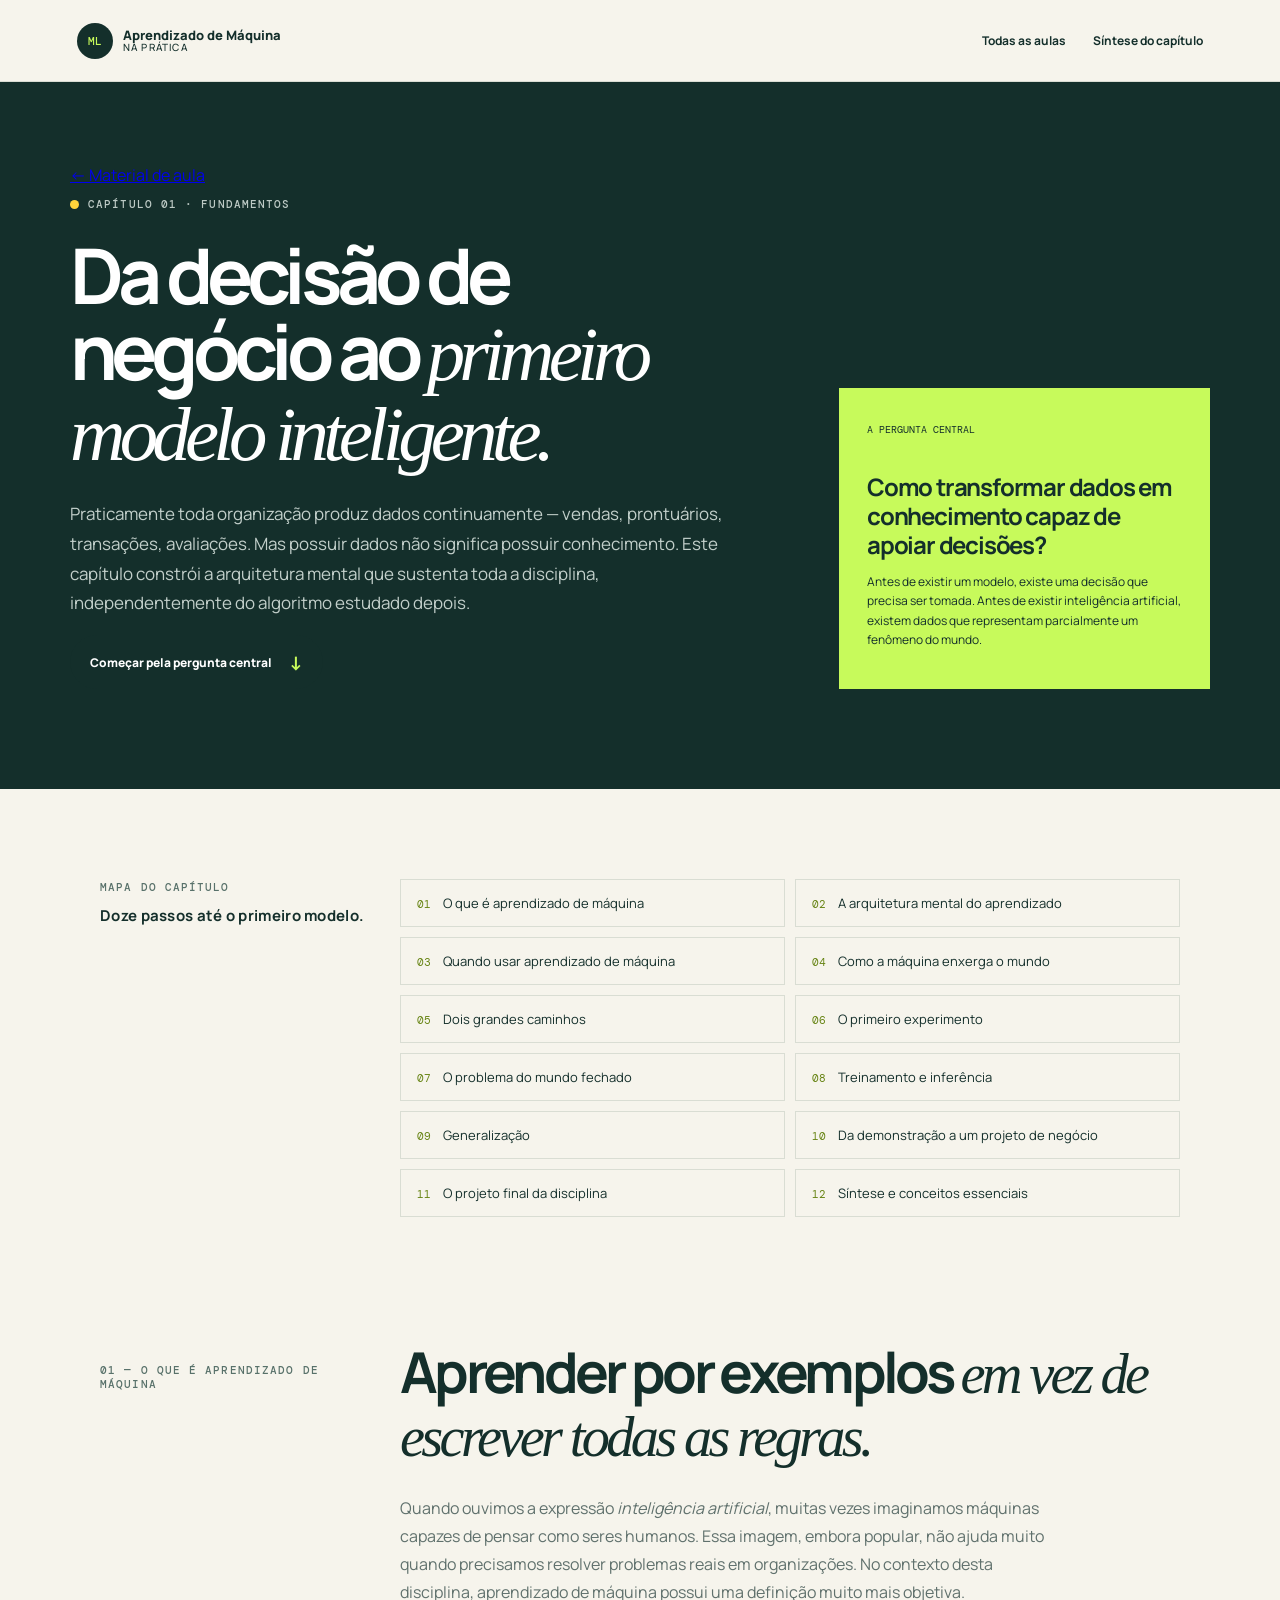
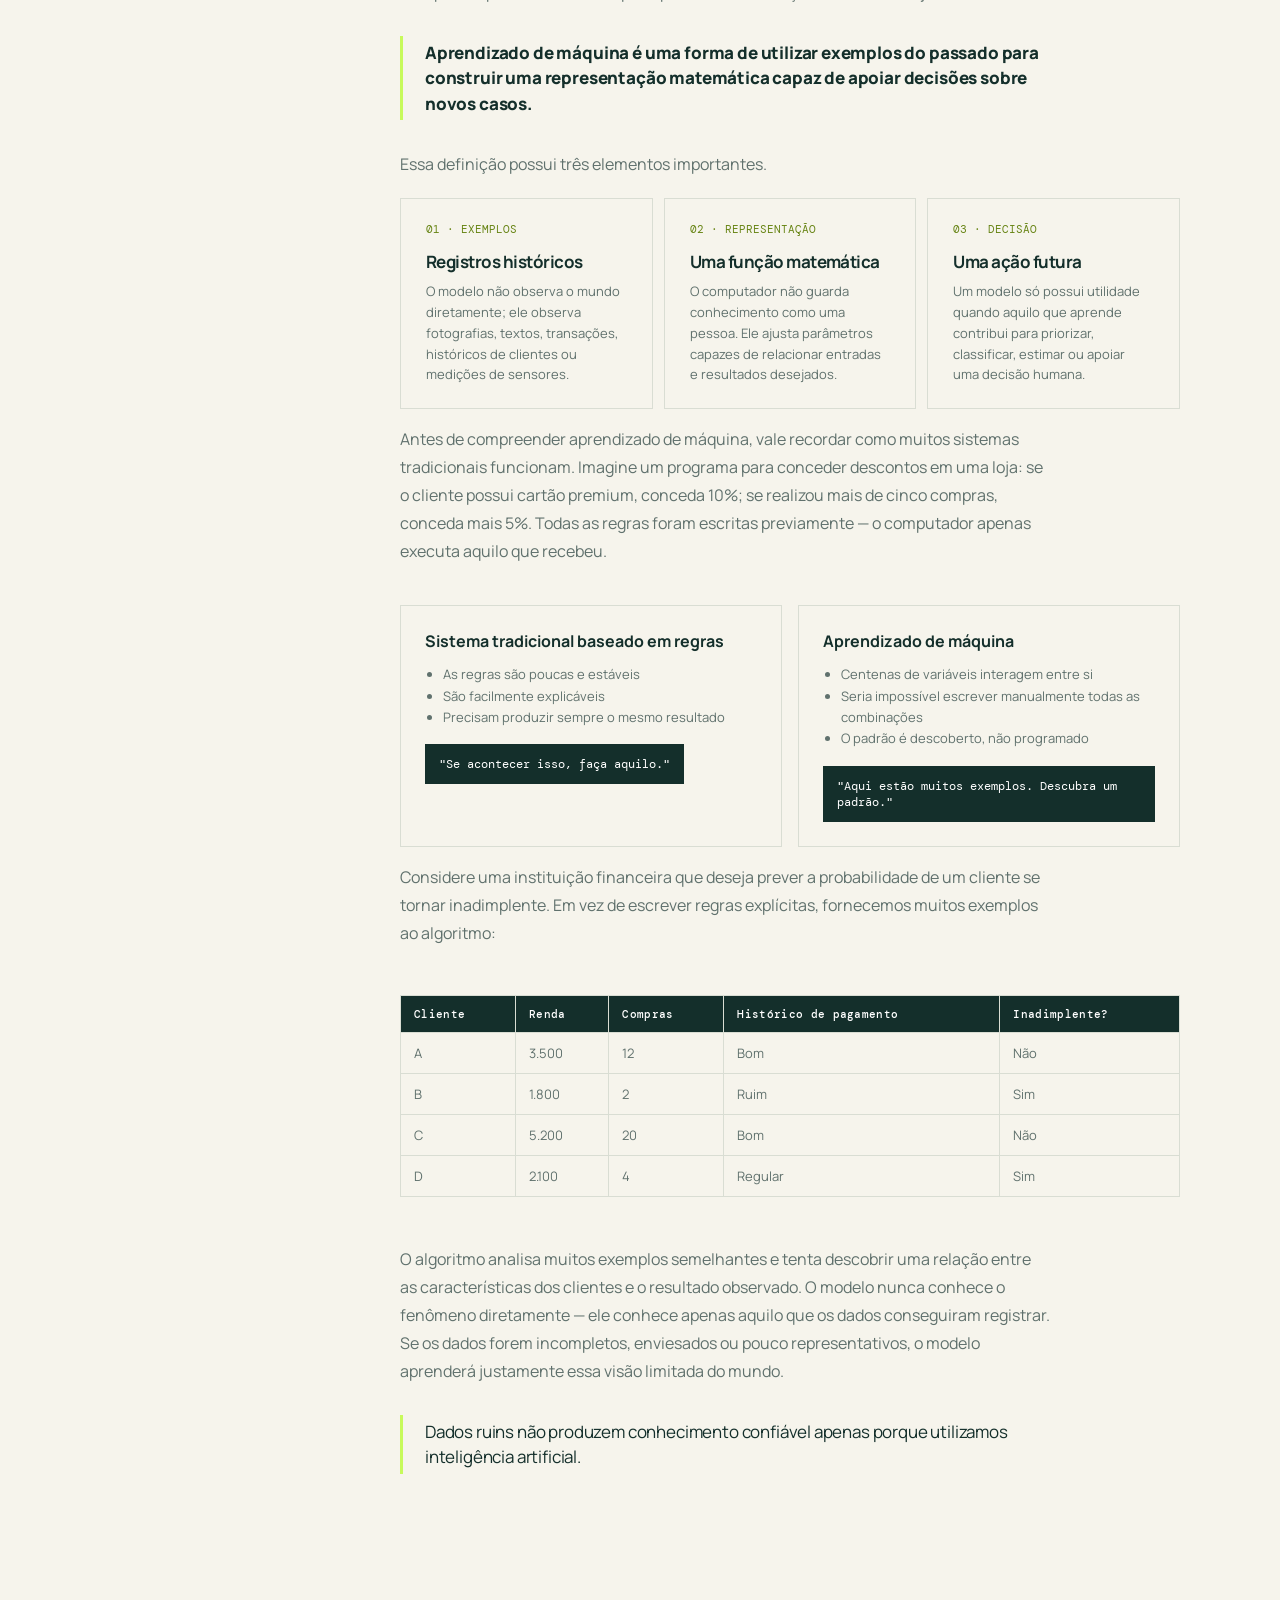
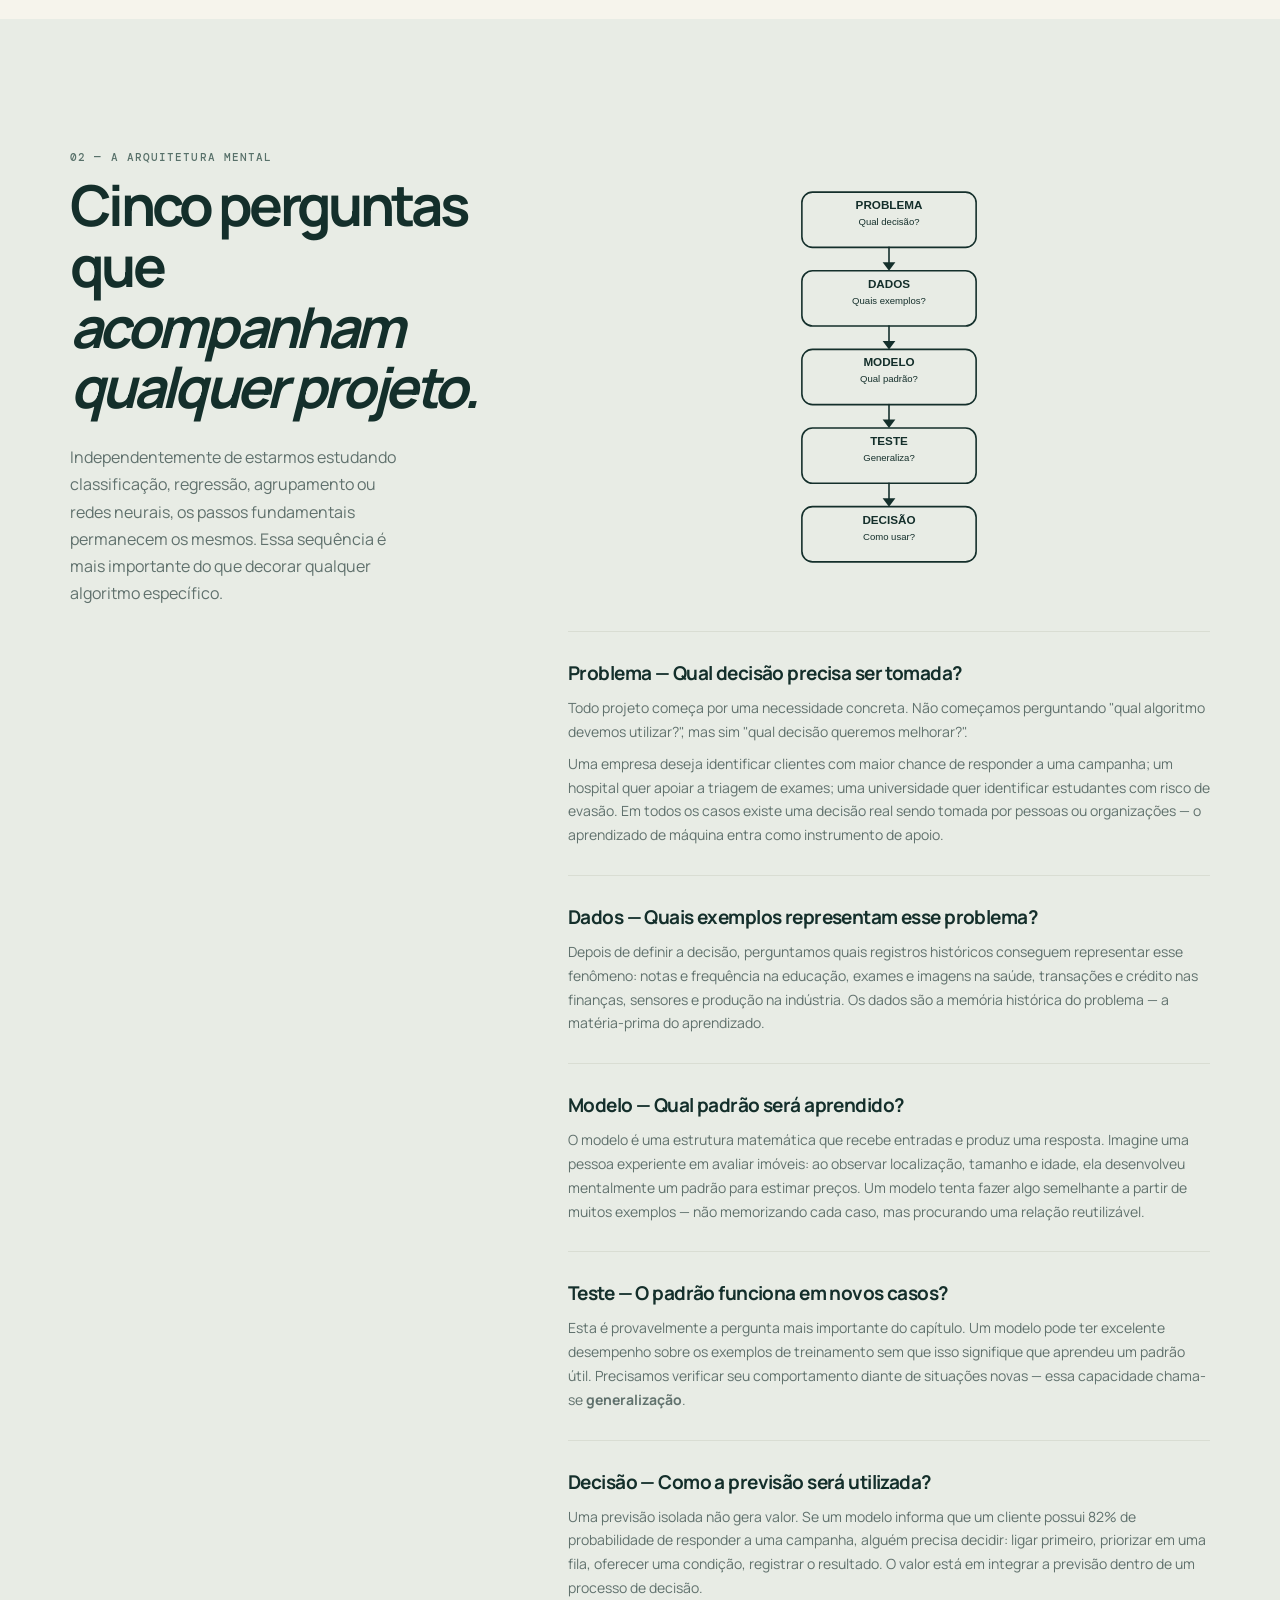
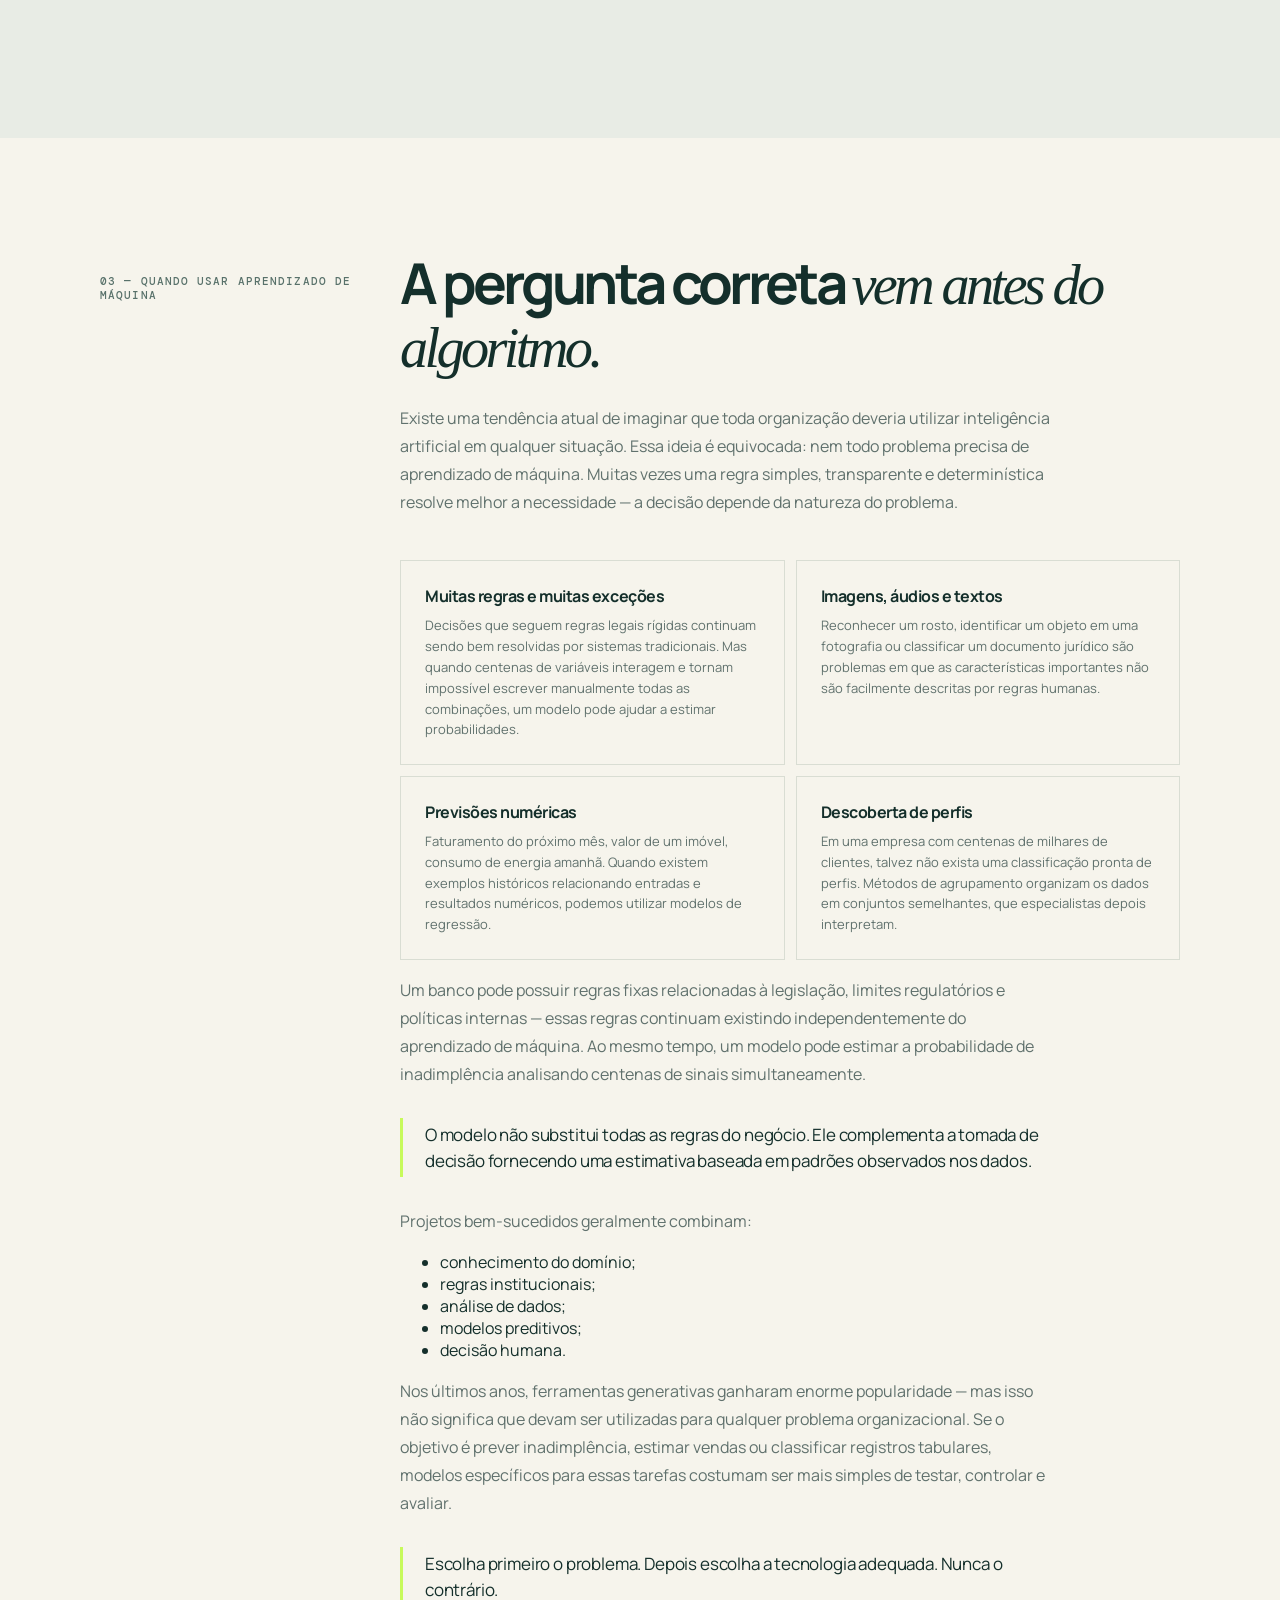
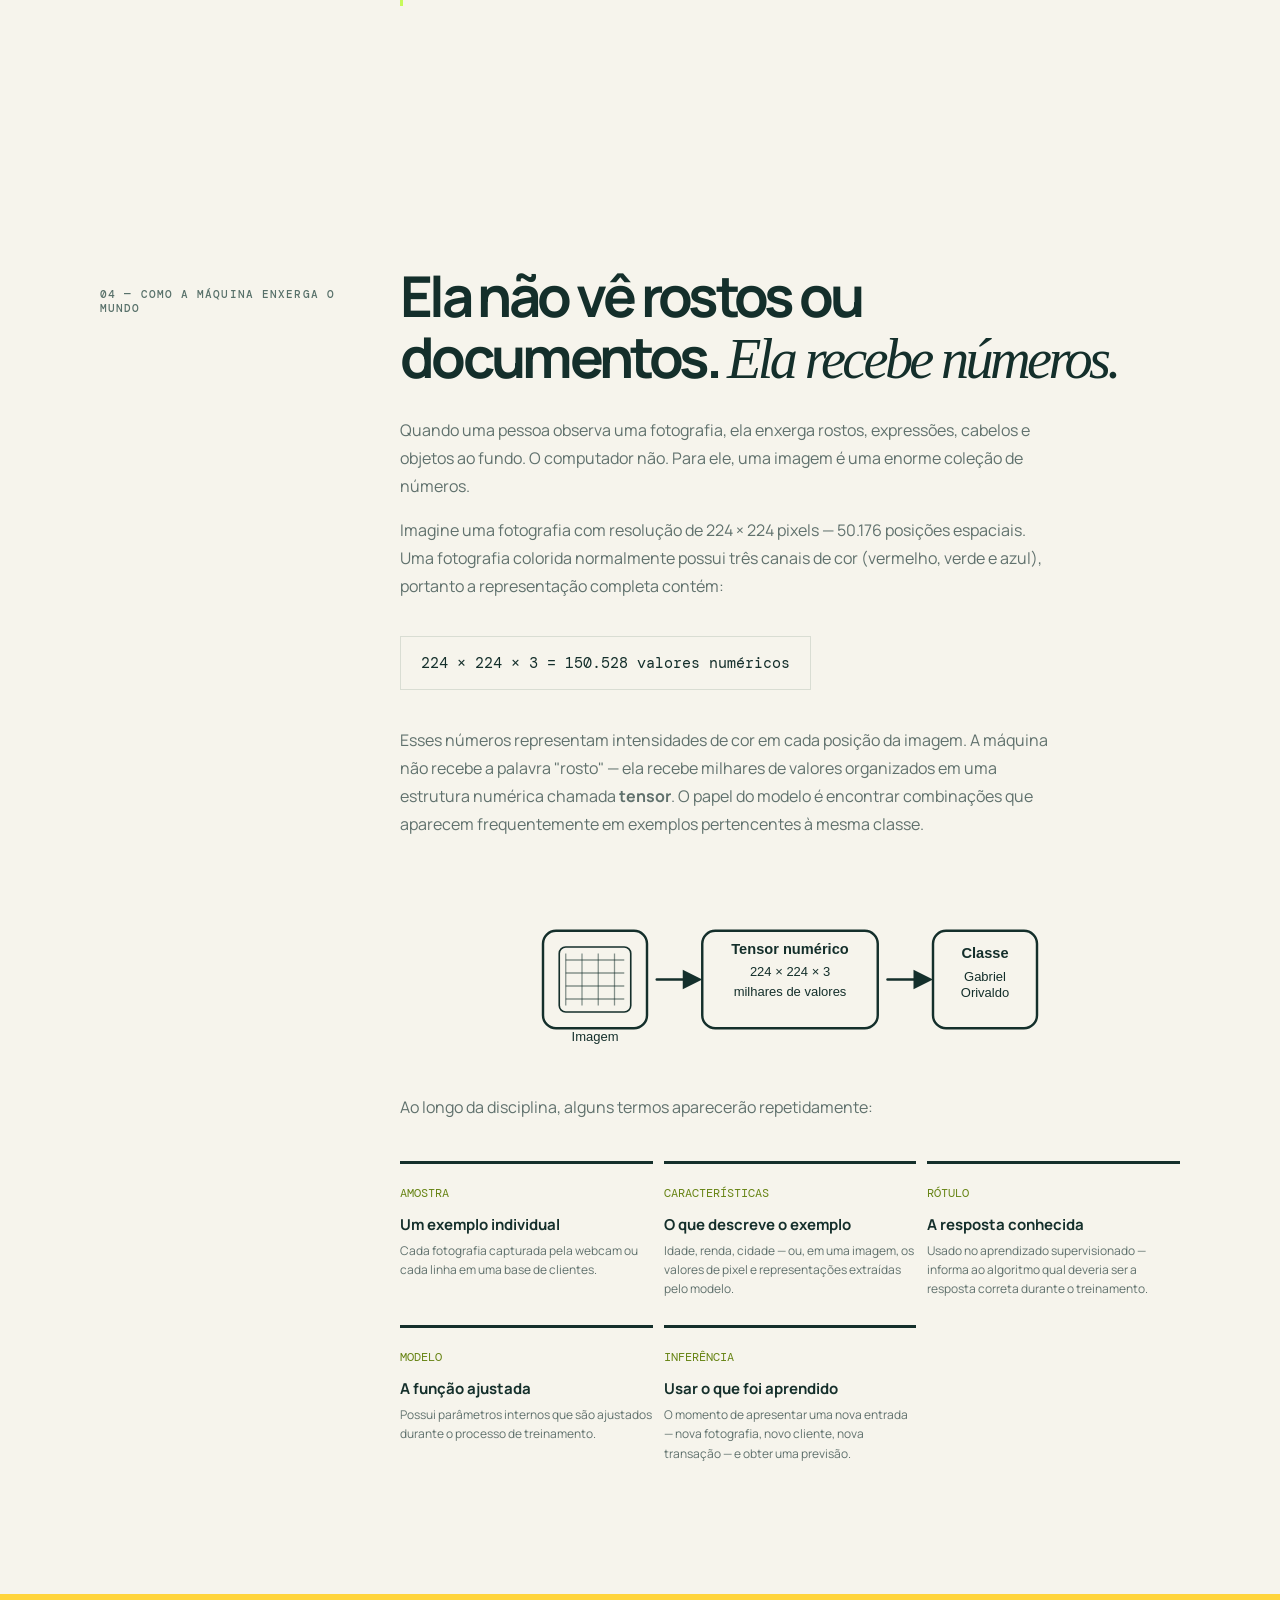
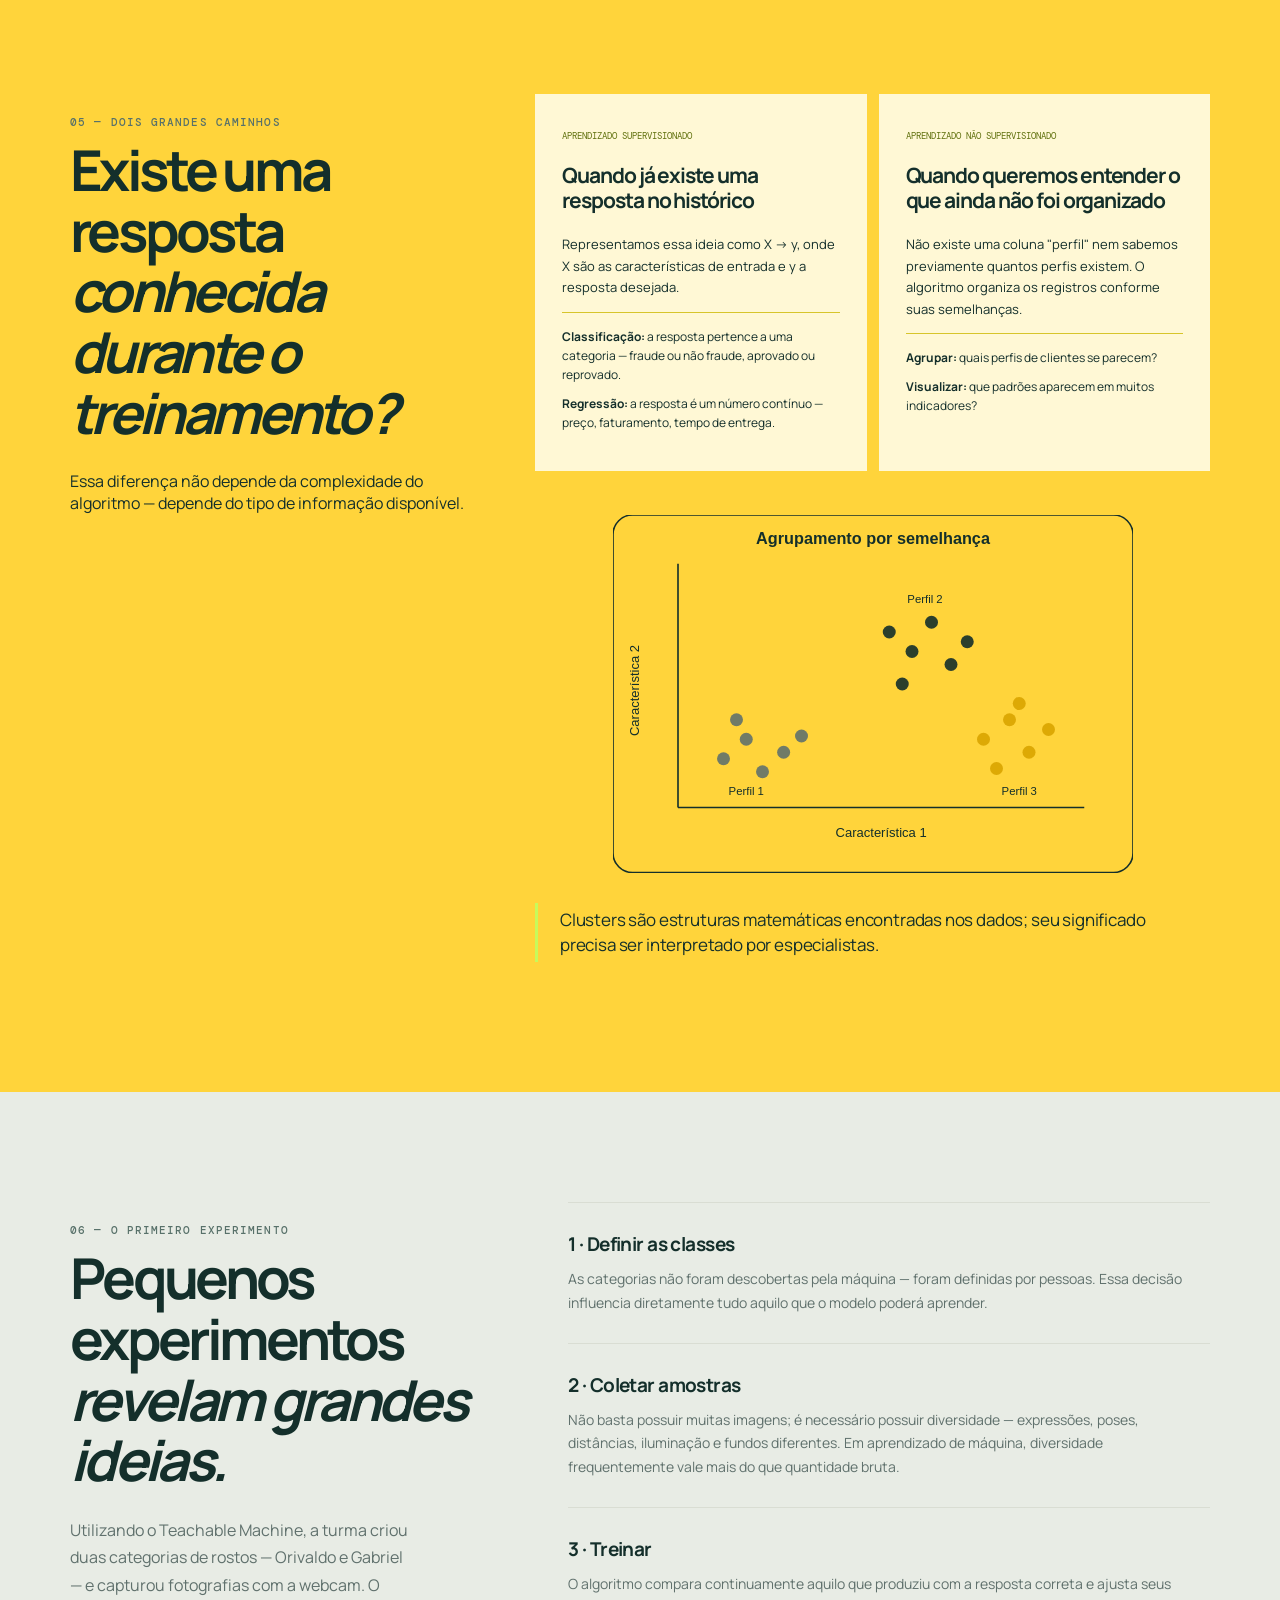
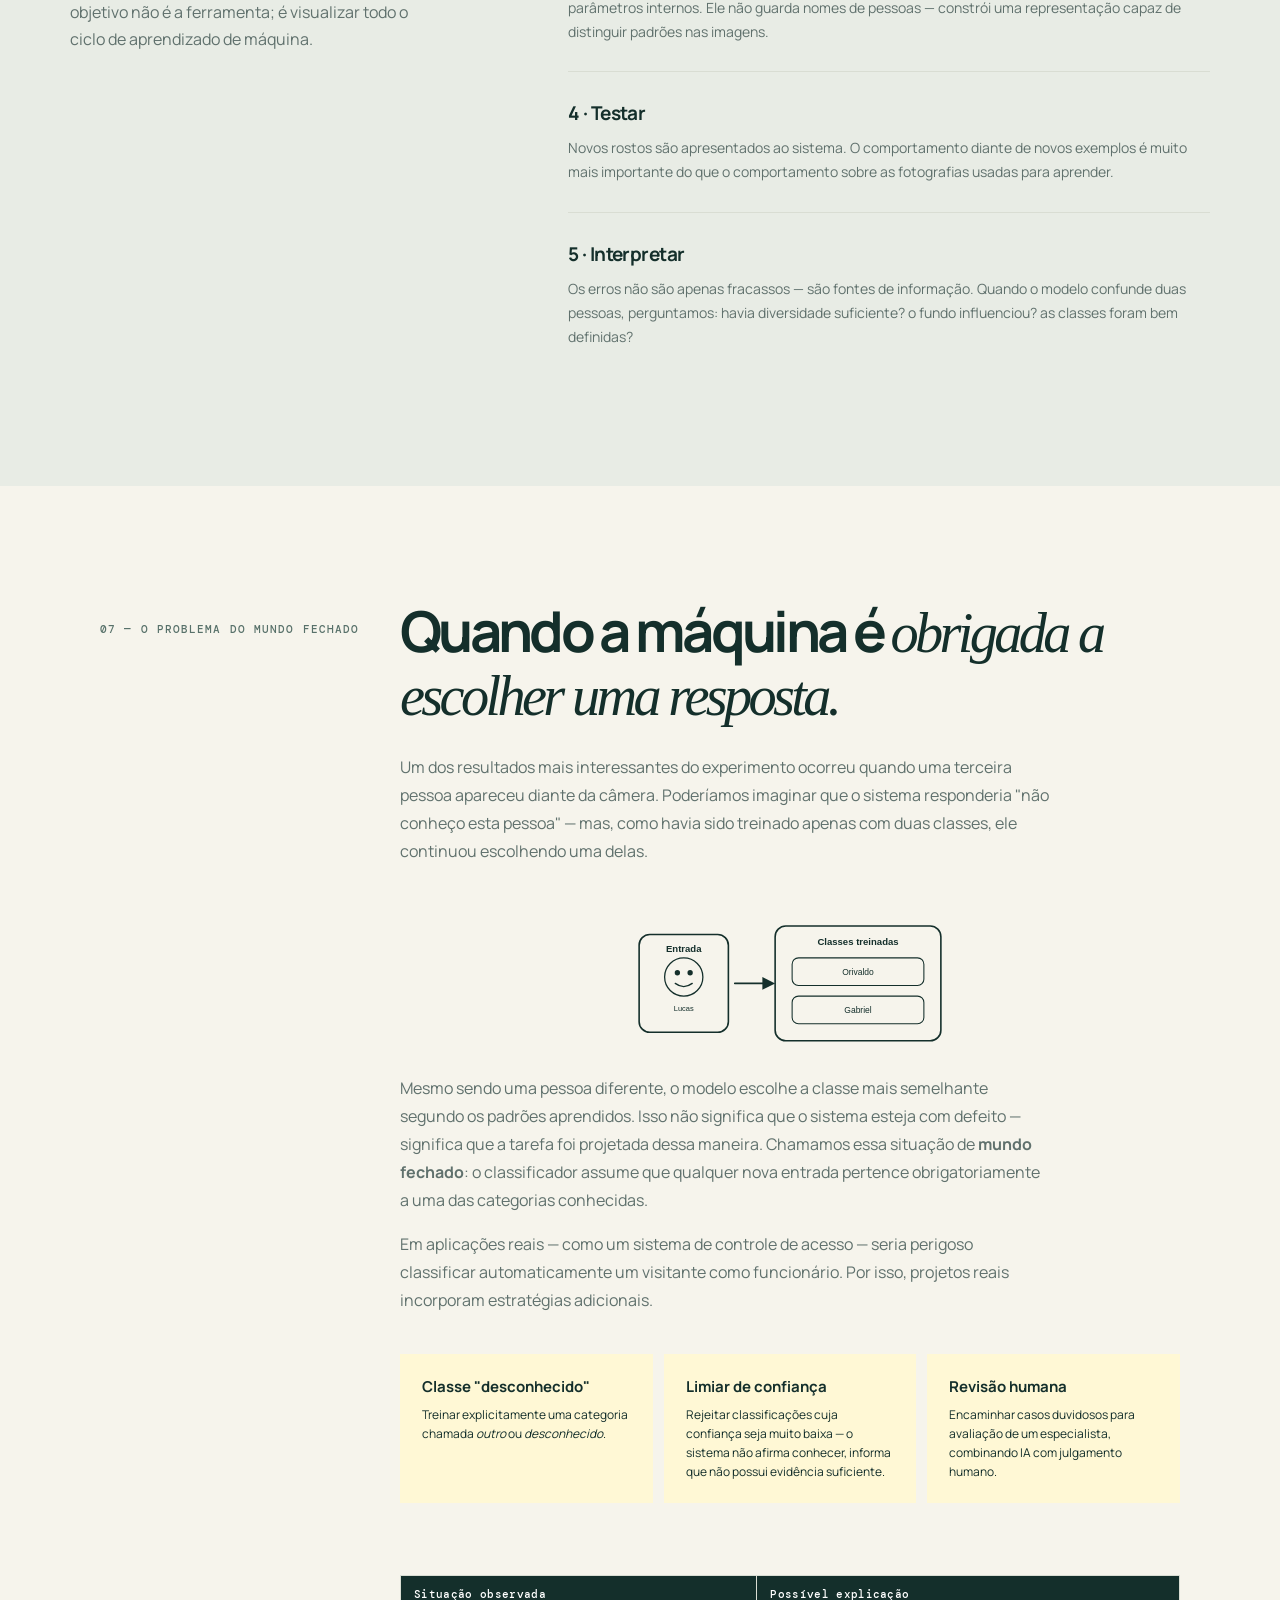
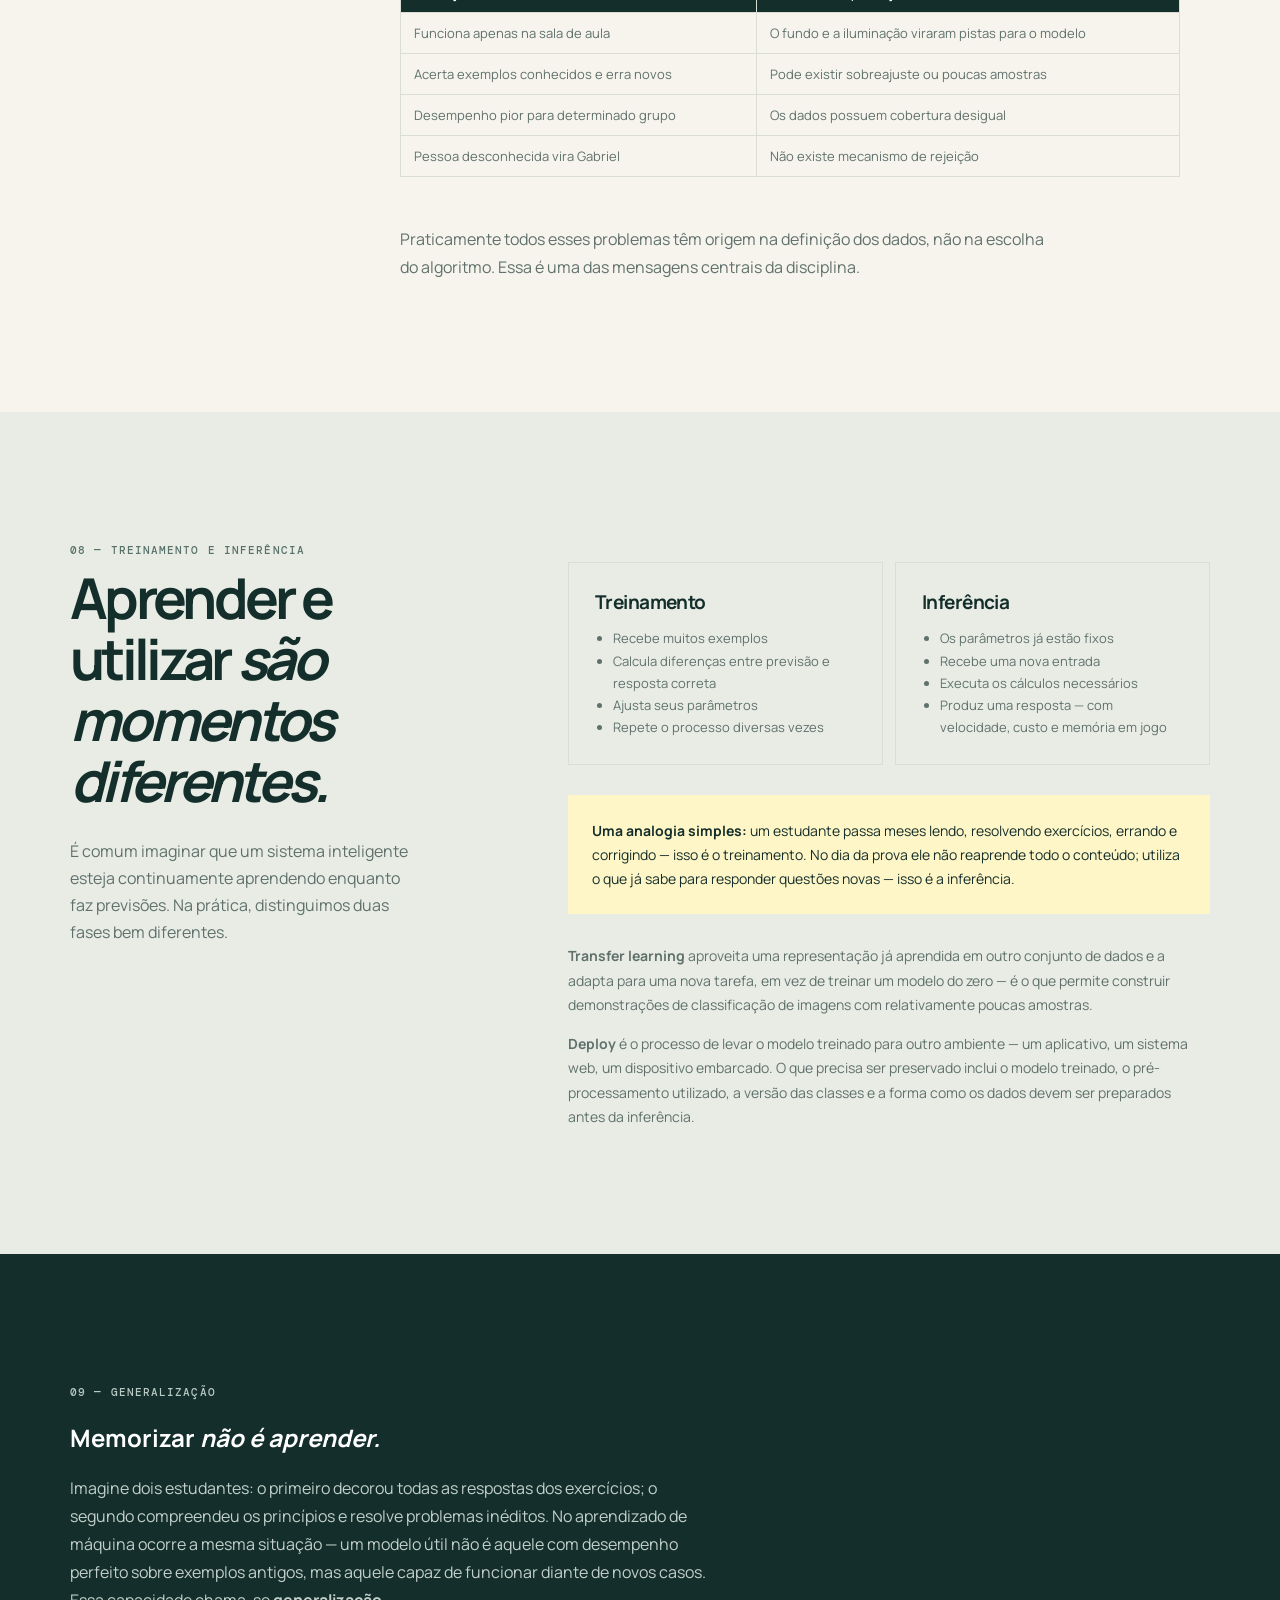
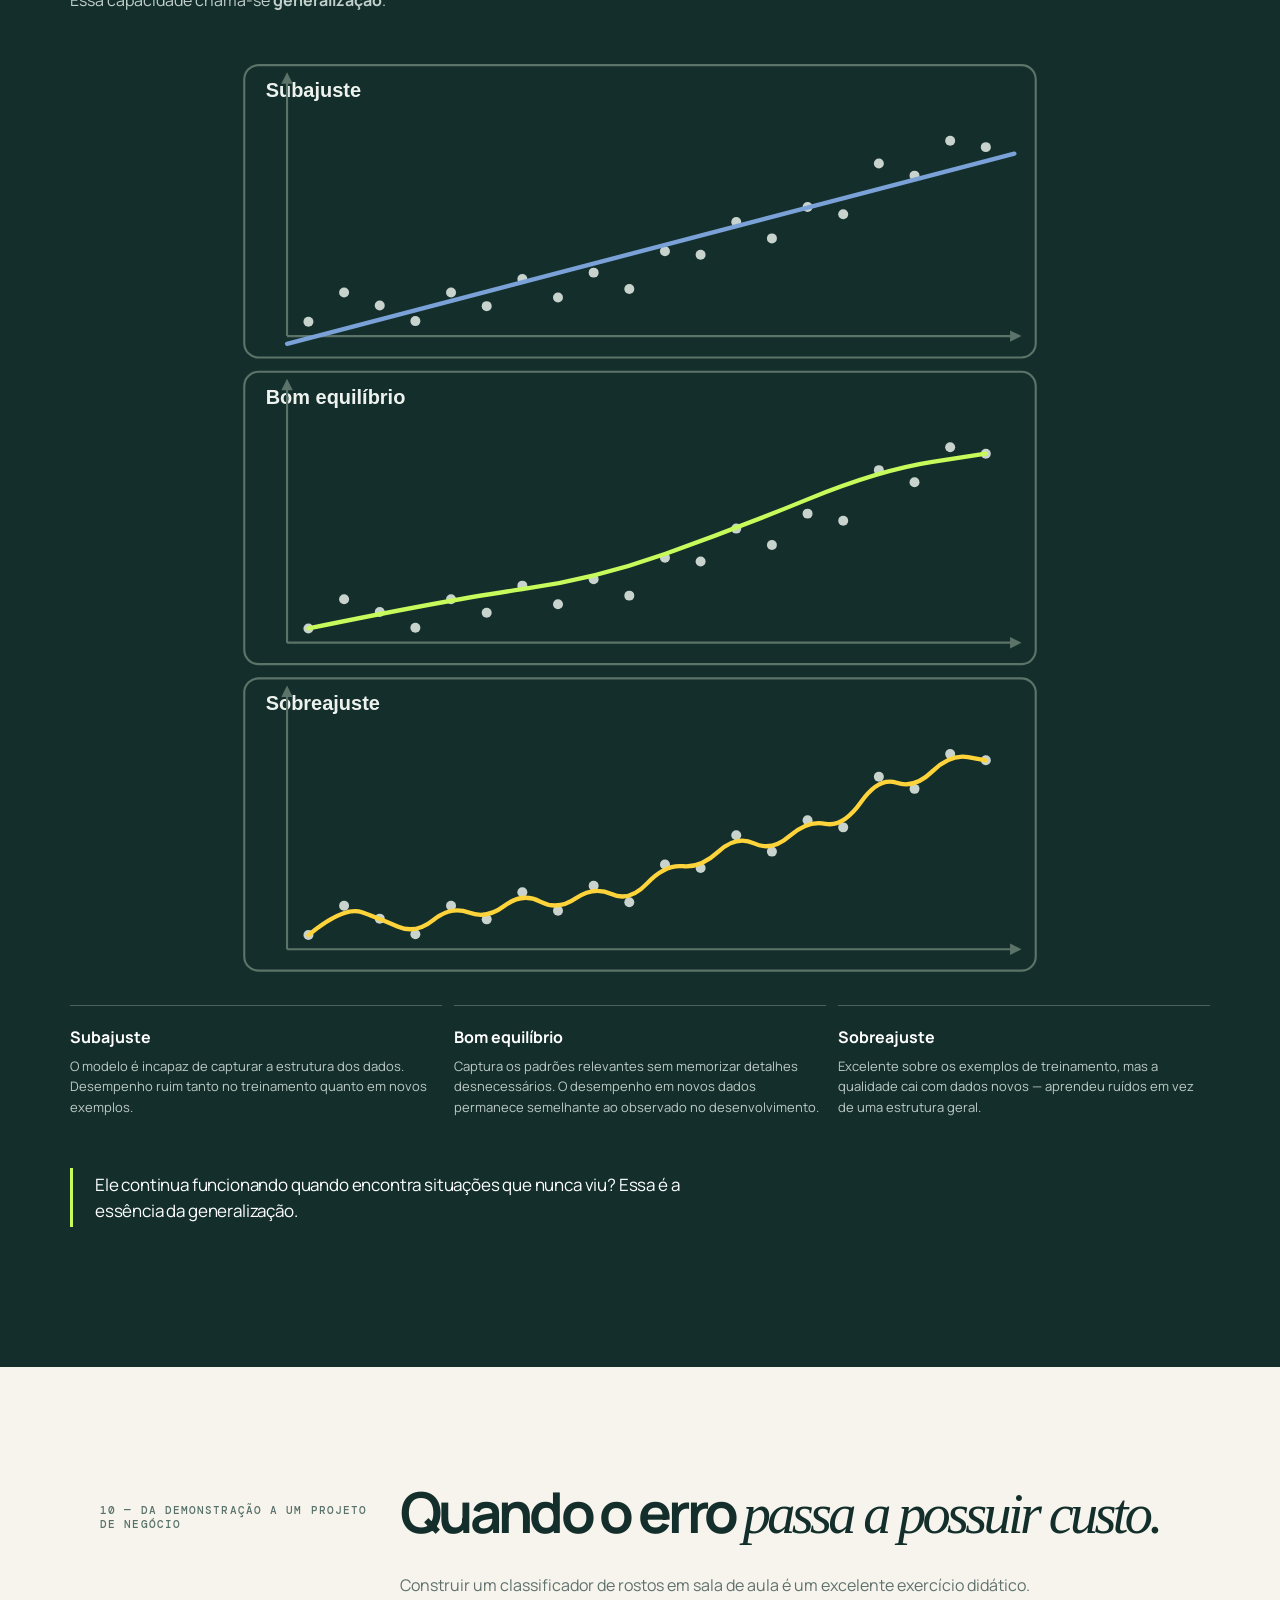
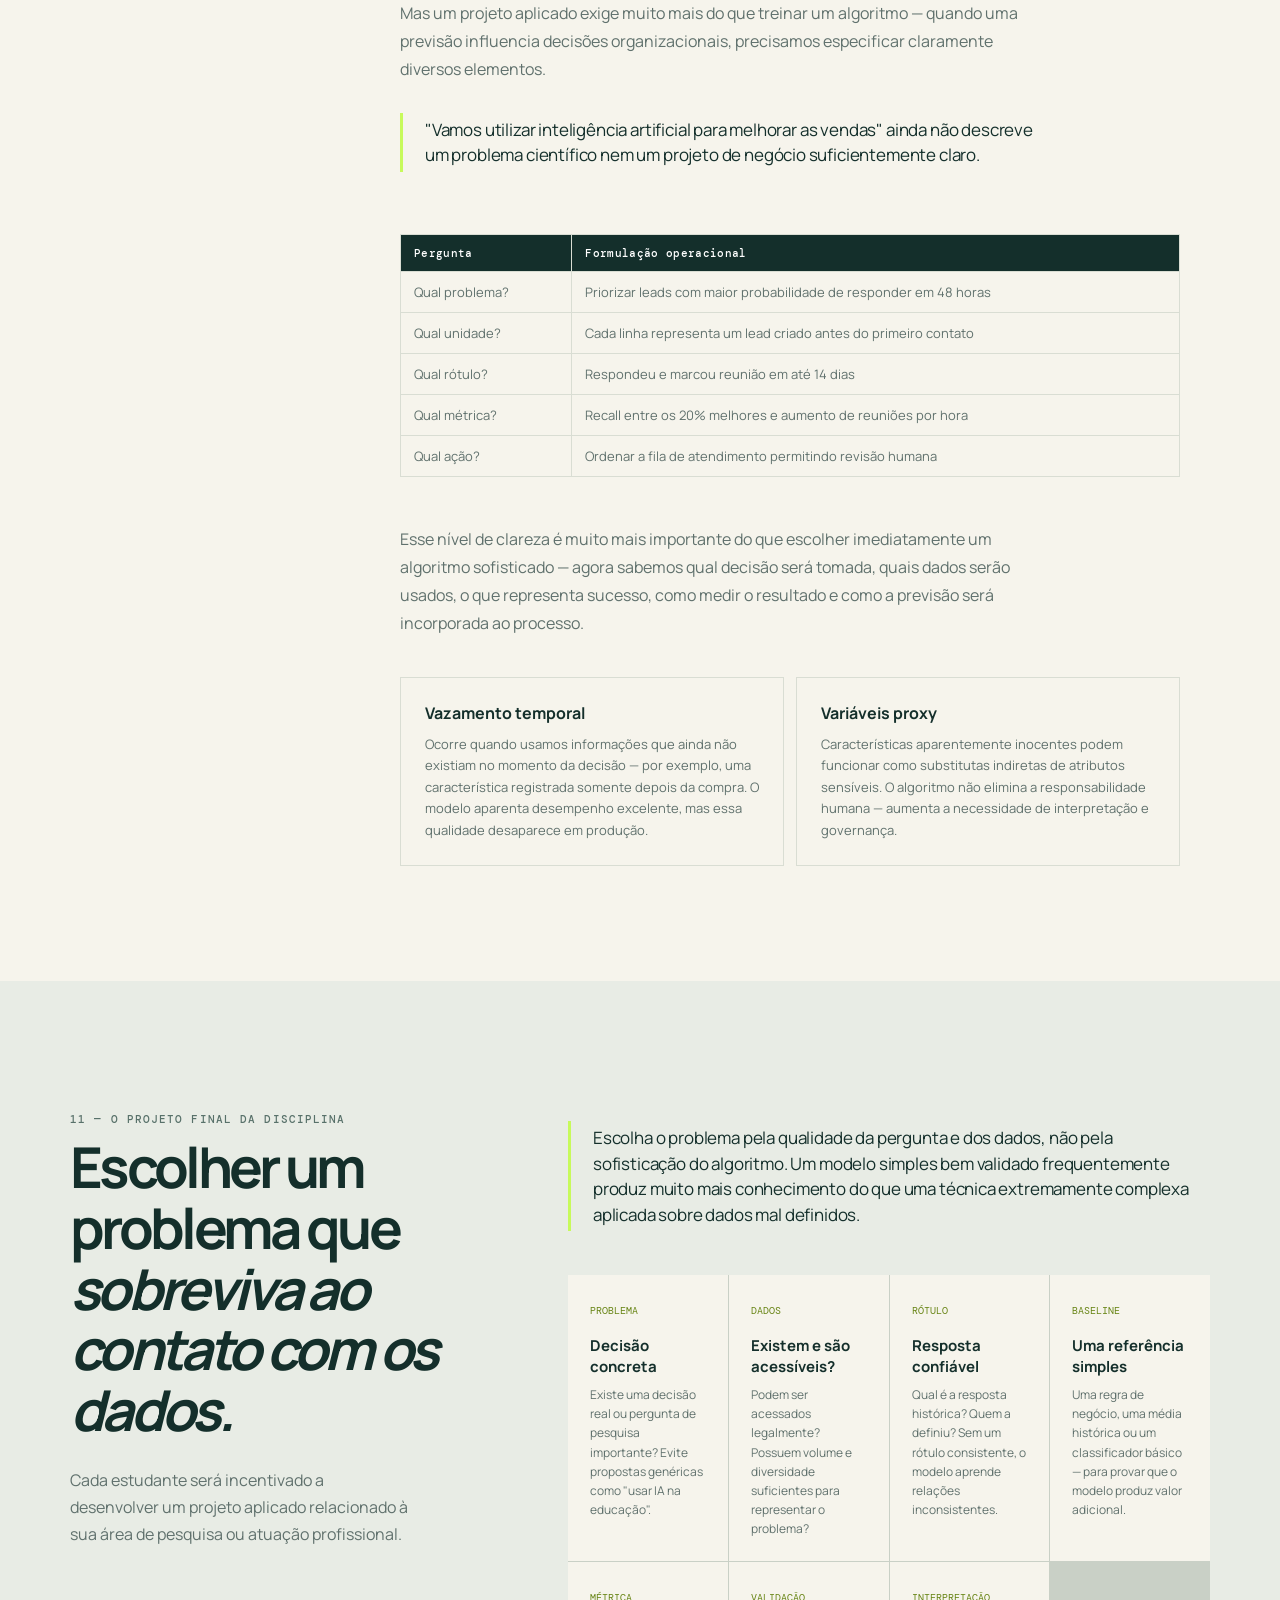
==== commit 9ad7e5f8: "Substitui diagrama de generalização por versão com 20 pontos Troca as curvas simplificadas de 8 pont" ====
--- a/aulas/introducao.html
+++ b/aulas/introducao.html
@@ -342,32 +342,37 @@
 <h2>Memorizar <em>não é aprender.</em></h2>
 <p>Imagine dois estudantes: o primeiro decorou todas as respostas dos exercícios; o segundo compreendeu os princípios e resolve problemas inéditos. No aprendizado de máquina ocorre a mesma situação — um modelo útil não é aquele com desempenho perfeito sobre exemplos antigos, mas aquele capaz de funcionar diante de novos casos. Essa capacidade chama-se <b>generalização</b>.</p>
 
-<div class="diagram-wrap wide on-dark">
-<svg viewBox="0 0 320 360" xmlns="http://www.w3.org/2000/svg">
-<text x="160" y="18" font-family="Arial, Helvetica, sans-serif" font-size="11" text-anchor="middle" font-weight="bold" fill="currentColor">Três comportamentos possíveis</text>
-<g transform="translate(0, 30)">
-<rect x="18" y="0" width="284" height="92" rx="8" fill="none" stroke="#5c7369" stroke-width="1"/>
-<text x="30" y="14" font-family="Arial, Helvetica, sans-serif" font-size="9" font-weight="bold" fill="currentColor">Subajuste</text>
-<line x1="34" y1="22" x2="34" y2="74" stroke="#5c7369" stroke-width="1"/>
-<line x1="34" y1="74" x2="276" y2="74" stroke="#5c7369" stroke-width="1"/>
-<circle cx="52" cy="64" r="2.8" fill="currentColor"/><circle cx="78" cy="56" r="2.8" fill="currentColor"/><circle cx="104" cy="52" r="2.8" fill="currentColor"/><circle cx="130" cy="46" r="2.8" fill="currentColor"/><circle cx="156" cy="38" r="2.8" fill="currentColor"/><circle cx="182" cy="34" r="2.8" fill="currentColor"/><circle cx="208" cy="30" r="2.8" fill="currentColor"/><circle cx="234" cy="26" r="2.8" fill="currentColor"/>
-<line x1="44" y1="66" x2="248" y2="28" stroke="#8a97a3" stroke-width="2"/>
+<div class="diagram-wrap xl on-dark">
+<svg viewBox="0 0 1150 1300" xmlns="http://www.w3.org/2000/svg" font-family="Arial, Helvetica, sans-serif">
+<g transform="translate(20, 10)">
+<rect x="0" y="0" width="1110" height="410" rx="20" fill="none" stroke="#5c7369" stroke-width="3"/>
+<text x="30" y="45" font-size="28" font-weight="bold" fill="#eef2ee">Subajuste</text>
+<line x1="60" y1="20" x2="60" y2="380" stroke="#5c7369" stroke-width="3"/>
+<polygon points="60,10 52,26 68,26" fill="#5c7369"/>
+<line x1="60" y1="380" x2="1080" y2="380" stroke="#5c7369" stroke-width="3"/>
+<polygon points="1090,380 1074,372 1074,388" fill="#5c7369"/>
+<circle cx="90" cy="360" r="7" fill="currentColor"/><circle cx="140" cy="319" r="7" fill="currentColor"/><circle cx="190" cy="337" r="7" fill="currentColor"/><circle cx="240" cy="359" r="7" fill="currentColor"/><circle cx="290" cy="319" r="7" fill="currentColor"/><circle cx="340" cy="338" r="7" fill="currentColor"/><circle cx="390" cy="300" r="7" fill="currentColor"/><circle cx="440" cy="326" r="7" fill="currentColor"/><circle cx="490" cy="291" r="7" fill="currentColor"/><circle cx="540" cy="314" r="7" fill="currentColor"/><circle cx="590" cy="261" r="7" fill="currentColor"/><circle cx="640" cy="266" r="7" fill="currentColor"/><circle cx="690" cy="220" r="7" fill="currentColor"/><circle cx="740" cy="243" r="7" fill="currentColor"/><circle cx="790" cy="199" r="7" fill="currentColor"/><circle cx="840" cy="209" r="7" fill="currentColor"/><circle cx="890" cy="138" r="7" fill="currentColor"/><circle cx="940" cy="155" r="7" fill="currentColor"/><circle cx="990" cy="106" r="7" fill="currentColor"/><circle cx="1040" cy="115" r="7" fill="currentColor"/>
+<path d="M60,390.86 L1080,124.03" fill="none" stroke="#7aa2d8" stroke-width="6" stroke-linecap="round"/>
 </g>
-<g transform="translate(0, 138)">
-<rect x="18" y="0" width="284" height="92" rx="8" fill="none" stroke="#5c7369" stroke-width="1"/>
-<text x="30" y="14" font-family="Arial, Helvetica, sans-serif" font-size="9" font-weight="bold" fill="currentColor">Bom equilíbrio</text>
-<line x1="34" y1="22" x2="34" y2="74" stroke="#5c7369" stroke-width="1"/>
-<line x1="34" y1="74" x2="276" y2="74" stroke="#5c7369" stroke-width="1"/>
-<circle cx="52" cy="64" r="2.8" fill="currentColor"/><circle cx="78" cy="56" r="2.8" fill="currentColor"/><circle cx="104" cy="52" r="2.8" fill="currentColor"/><circle cx="130" cy="46" r="2.8" fill="currentColor"/><circle cx="156" cy="38" r="2.8" fill="currentColor"/><circle cx="182" cy="34" r="2.8" fill="currentColor"/><circle cx="208" cy="30" r="2.8" fill="currentColor"/><circle cx="234" cy="26" r="2.8" fill="currentColor"/>
-<path d="M44,68 C78,60 108,48 138,42 S198,30 248,24" fill="none" stroke="#c7fa5b" stroke-width="2.5" stroke-linecap="round"/>
+<g transform="translate(20, 440)">
+<rect x="0" y="0" width="1110" height="410" rx="20" fill="none" stroke="#5c7369" stroke-width="3"/>
+<text x="30" y="45" font-size="28" font-weight="bold" fill="#eef2ee">Bom equilíbrio</text>
+<line x1="60" y1="20" x2="60" y2="380" stroke="#5c7369" stroke-width="3"/>
+<polygon points="60,10 52,26 68,26" fill="#5c7369"/>
+<line x1="60" y1="380" x2="1080" y2="380" stroke="#5c7369" stroke-width="3"/>
+<polygon points="1090,380 1074,372 1074,388" fill="#5c7369"/>
+<circle cx="90" cy="360" r="7" fill="currentColor"/><circle cx="140" cy="319" r="7" fill="currentColor"/><circle cx="190" cy="337" r="7" fill="currentColor"/><circle cx="240" cy="359" r="7" fill="currentColor"/><circle cx="290" cy="319" r="7" fill="currentColor"/><circle cx="340" cy="338" r="7" fill="currentColor"/><circle cx="390" cy="300" r="7" fill="currentColor"/><circle cx="440" cy="326" r="7" fill="currentColor"/><circle cx="490" cy="291" r="7" fill="currentColor"/><circle cx="540" cy="314" r="7" fill="currentColor"/><circle cx="590" cy="261" r="7" fill="currentColor"/><circle cx="640" cy="266" r="7" fill="currentColor"/><circle cx="690" cy="220" r="7" fill="currentColor"/><circle cx="740" cy="243" r="7" fill="currentColor"/><circle cx="790" cy="199" r="7" fill="currentColor"/><circle cx="840" cy="209" r="7" fill="currentColor"/><circle cx="890" cy="138" r="7" fill="currentColor"/><circle cx="940" cy="155" r="7" fill="currentColor"/><circle cx="990" cy="106" r="7" fill="currentColor"/><circle cx="1040" cy="115" r="7" fill="currentColor"/>
+<path d="M90,360 Q290,319 390,305 Q490,291 590,255.5 Q690,220 790,179 Q890,138 965,126.5 L1040,115" fill="none" stroke="#c7fa5b" stroke-width="6" stroke-linecap="round"/>
 </g>
-<g transform="translate(0, 246)">
-<rect x="18" y="0" width="284" height="92" rx="8" fill="none" stroke="#5c7369" stroke-width="1"/>
-<text x="30" y="14" font-family="Arial, Helvetica, sans-serif" font-size="9" font-weight="bold" fill="currentColor">Sobreajuste</text>
-<line x1="34" y1="22" x2="34" y2="74" stroke="#5c7369" stroke-width="1"/>
-<line x1="34" y1="74" x2="276" y2="74" stroke="#5c7369" stroke-width="1"/>
-<circle cx="52" cy="64" r="2.8" fill="currentColor"/><circle cx="78" cy="56" r="2.8" fill="currentColor"/><circle cx="104" cy="52" r="2.8" fill="currentColor"/><circle cx="130" cy="46" r="2.8" fill="currentColor"/><circle cx="156" cy="38" r="2.8" fill="currentColor"/><circle cx="182" cy="34" r="2.8" fill="currentColor"/><circle cx="208" cy="30" r="2.8" fill="currentColor"/><circle cx="234" cy="26" r="2.8" fill="currentColor"/>
-<path d="M44,68 C58,20 72,80 88,34 S118,78 136,26 S168,82 188,22 S220,74 248,24" fill="none" stroke="#ffd43b" stroke-width="2.5" stroke-linecap="round"/>
+<g transform="translate(20, 870)">
+<rect x="0" y="0" width="1110" height="410" rx="20" fill="none" stroke="#5c7369" stroke-width="3"/>
+<text x="30" y="45" font-size="28" font-weight="bold" fill="#eef2ee">Sobreajuste</text>
+<line x1="60" y1="20" x2="60" y2="380" stroke="#5c7369" stroke-width="3"/>
+<polygon points="60,10 52,26 68,26" fill="#5c7369"/>
+<line x1="60" y1="380" x2="1080" y2="380" stroke="#5c7369" stroke-width="3"/>
+<polygon points="1090,380 1074,372 1074,388" fill="#5c7369"/>
+<circle cx="90" cy="360" r="7" fill="currentColor"/><circle cx="140" cy="319" r="7" fill="currentColor"/><circle cx="190" cy="337" r="7" fill="currentColor"/><circle cx="240" cy="359" r="7" fill="currentColor"/><circle cx="290" cy="319" r="7" fill="currentColor"/><circle cx="340" cy="338" r="7" fill="currentColor"/><circle cx="390" cy="300" r="7" fill="currentColor"/><circle cx="440" cy="326" r="7" fill="currentColor"/><circle cx="490" cy="291" r="7" fill="currentColor"/><circle cx="540" cy="314" r="7" fill="currentColor"/><circle cx="590" cy="261" r="7" fill="currentColor"/><circle cx="640" cy="266" r="7" fill="currentColor"/><circle cx="690" cy="220" r="7" fill="currentColor"/><circle cx="740" cy="243" r="7" fill="currentColor"/><circle cx="790" cy="199" r="7" fill="currentColor"/><circle cx="840" cy="209" r="7" fill="currentColor"/><circle cx="890" cy="138" r="7" fill="currentColor"/><circle cx="940" cy="155" r="7" fill="currentColor"/><circle cx="990" cy="106" r="7" fill="currentColor"/><circle cx="1040" cy="115" r="7" fill="currentColor"/>
+<path d="M90,360 Q140,319 165,328 Q190,337 215,348 Q240,359 265,339 Q290,319 315,328.5 Q340,338 365,319 Q390,300 415,313 Q440,326 465,308.5 Q490,291 515,302.5 Q540,314 565,287.5 Q590,261 615,263.5 Q640,266 665,243 Q690,220 715,231.5 Q740,243 765,221 Q790,199 815,204 Q840,209 865,173.5 Q890,138 915,146.5 Q940,155 965,130.5 Q990,106 1015,110.5 L1040,115" fill="none" stroke="#ffd43b" stroke-width="6" stroke-linecap="round"/>
 </g>
 </svg>
 </div>
--- a/aulas/introducao.css
+++ b/aulas/introducao.css
@@ -11,6 +11,7 @@
 .diagram-wrap{margin:44px 0 12px;display:flex;justify-content:center}
 .diagram-wrap svg{max-width:340px;width:100%;color:var(--ink)}
 .diagram-wrap.wide svg{max-width:520px}
+.diagram-wrap.xl svg{max-width:820px}
 .diagram-wrap.on-dark svg{color:#c9d3ce}
 
 blockquote.pull{border-left:3px solid var(--lime);margin:30px 0;padding:4px 0 4px 22px;font-size:17px;line-height:1.5;max-width:640px;letter-spacing:-.01em}
